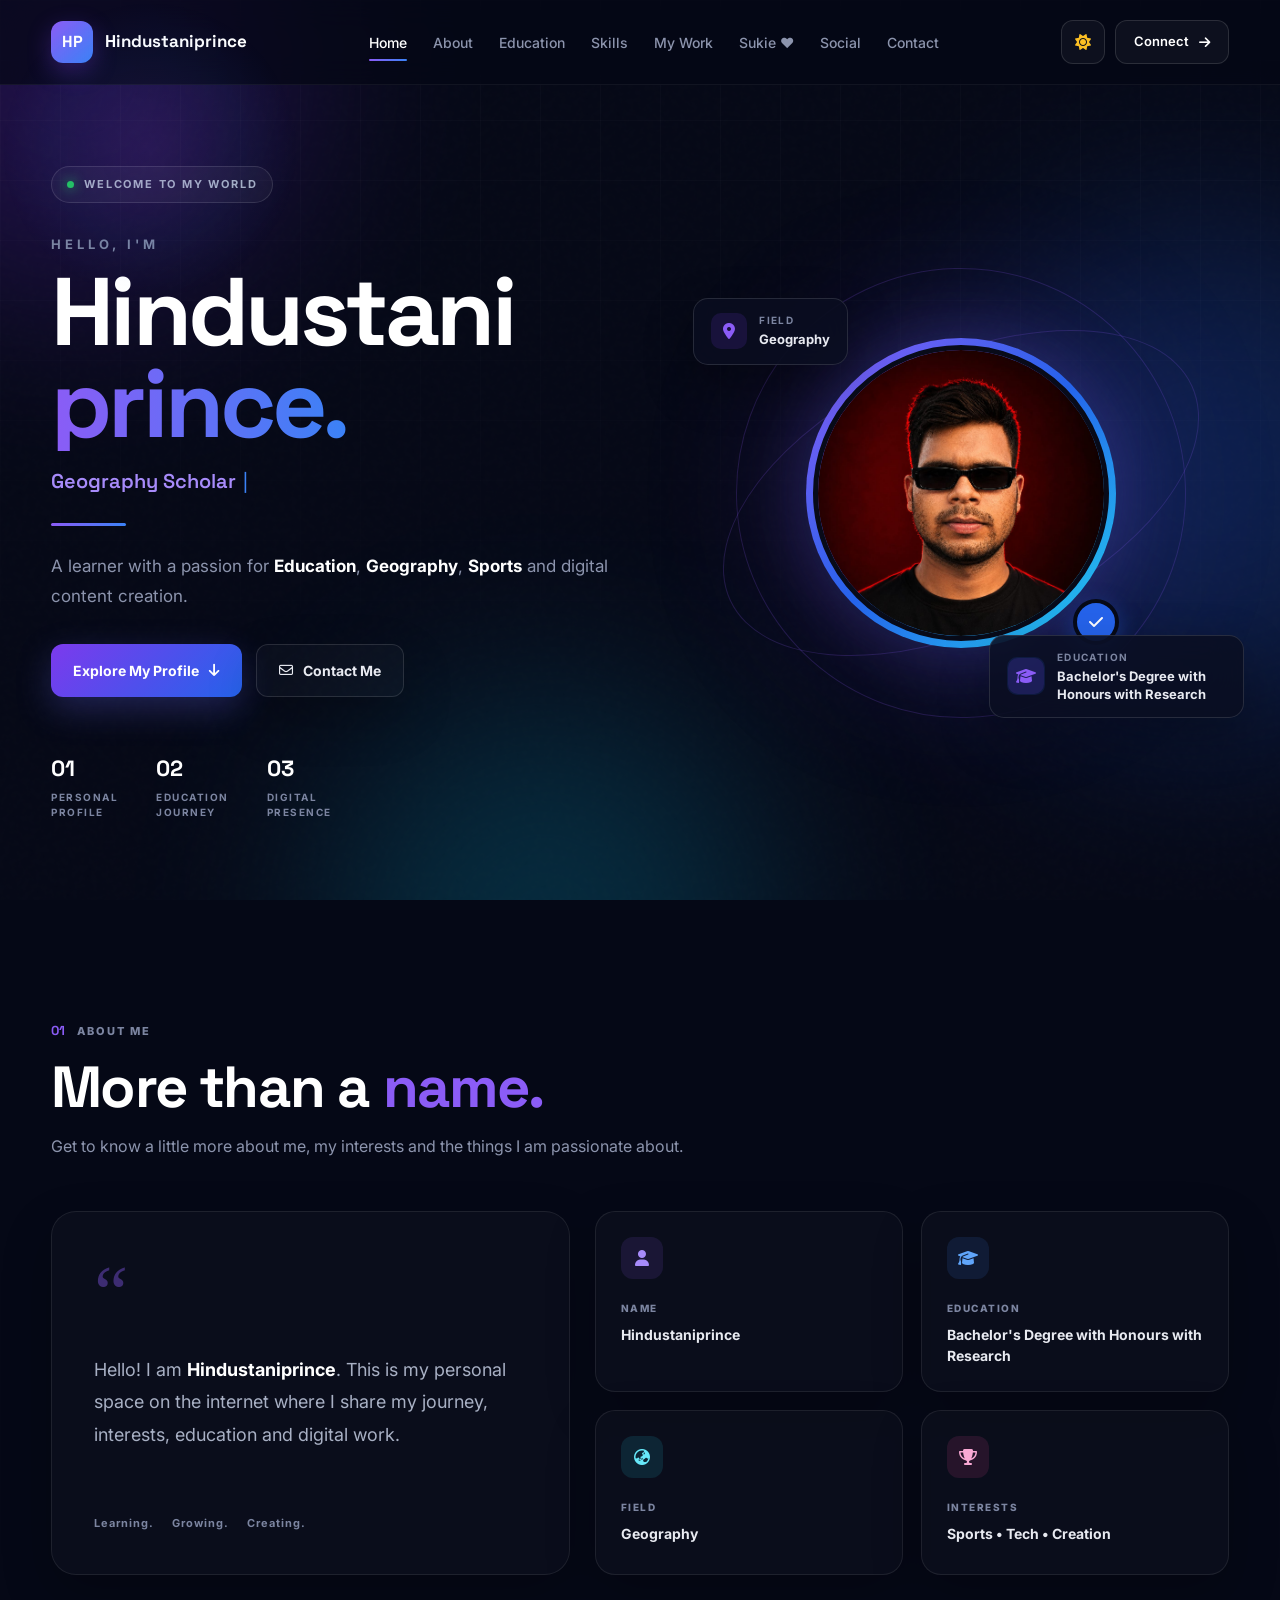
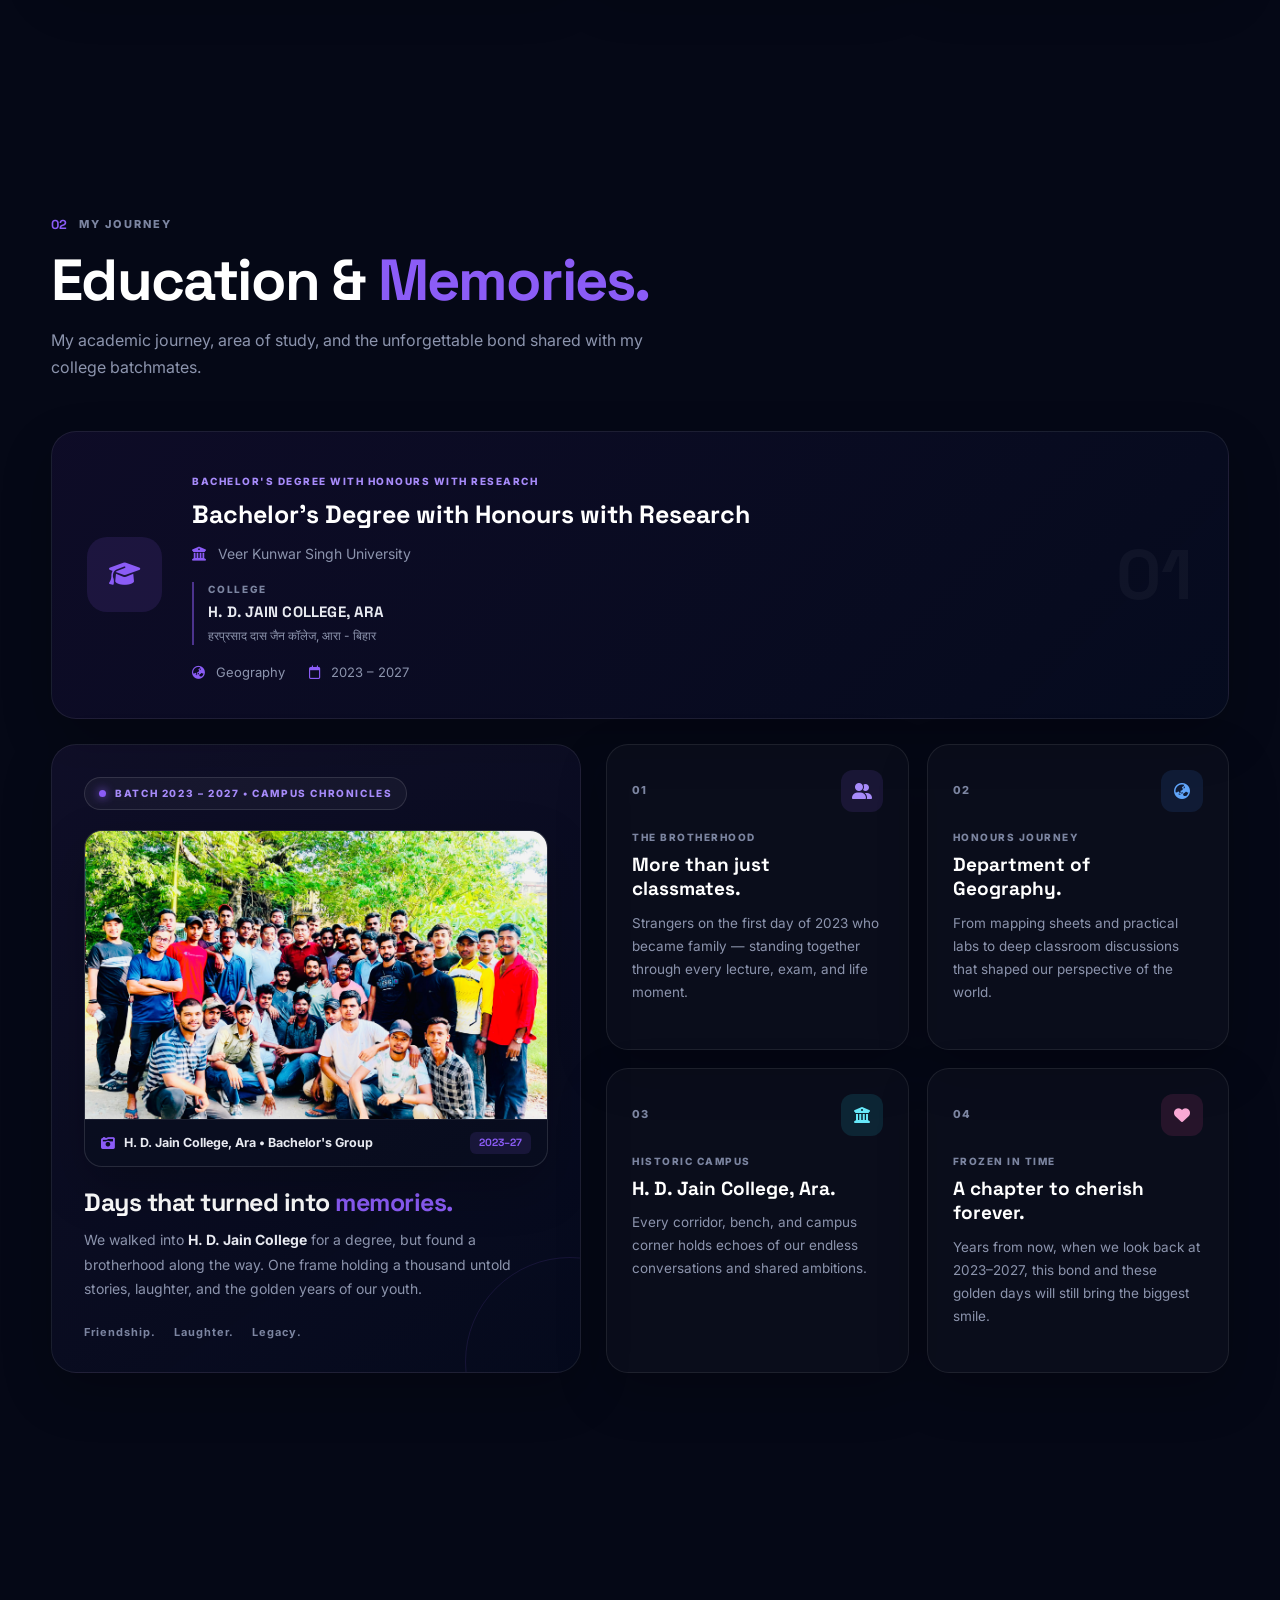
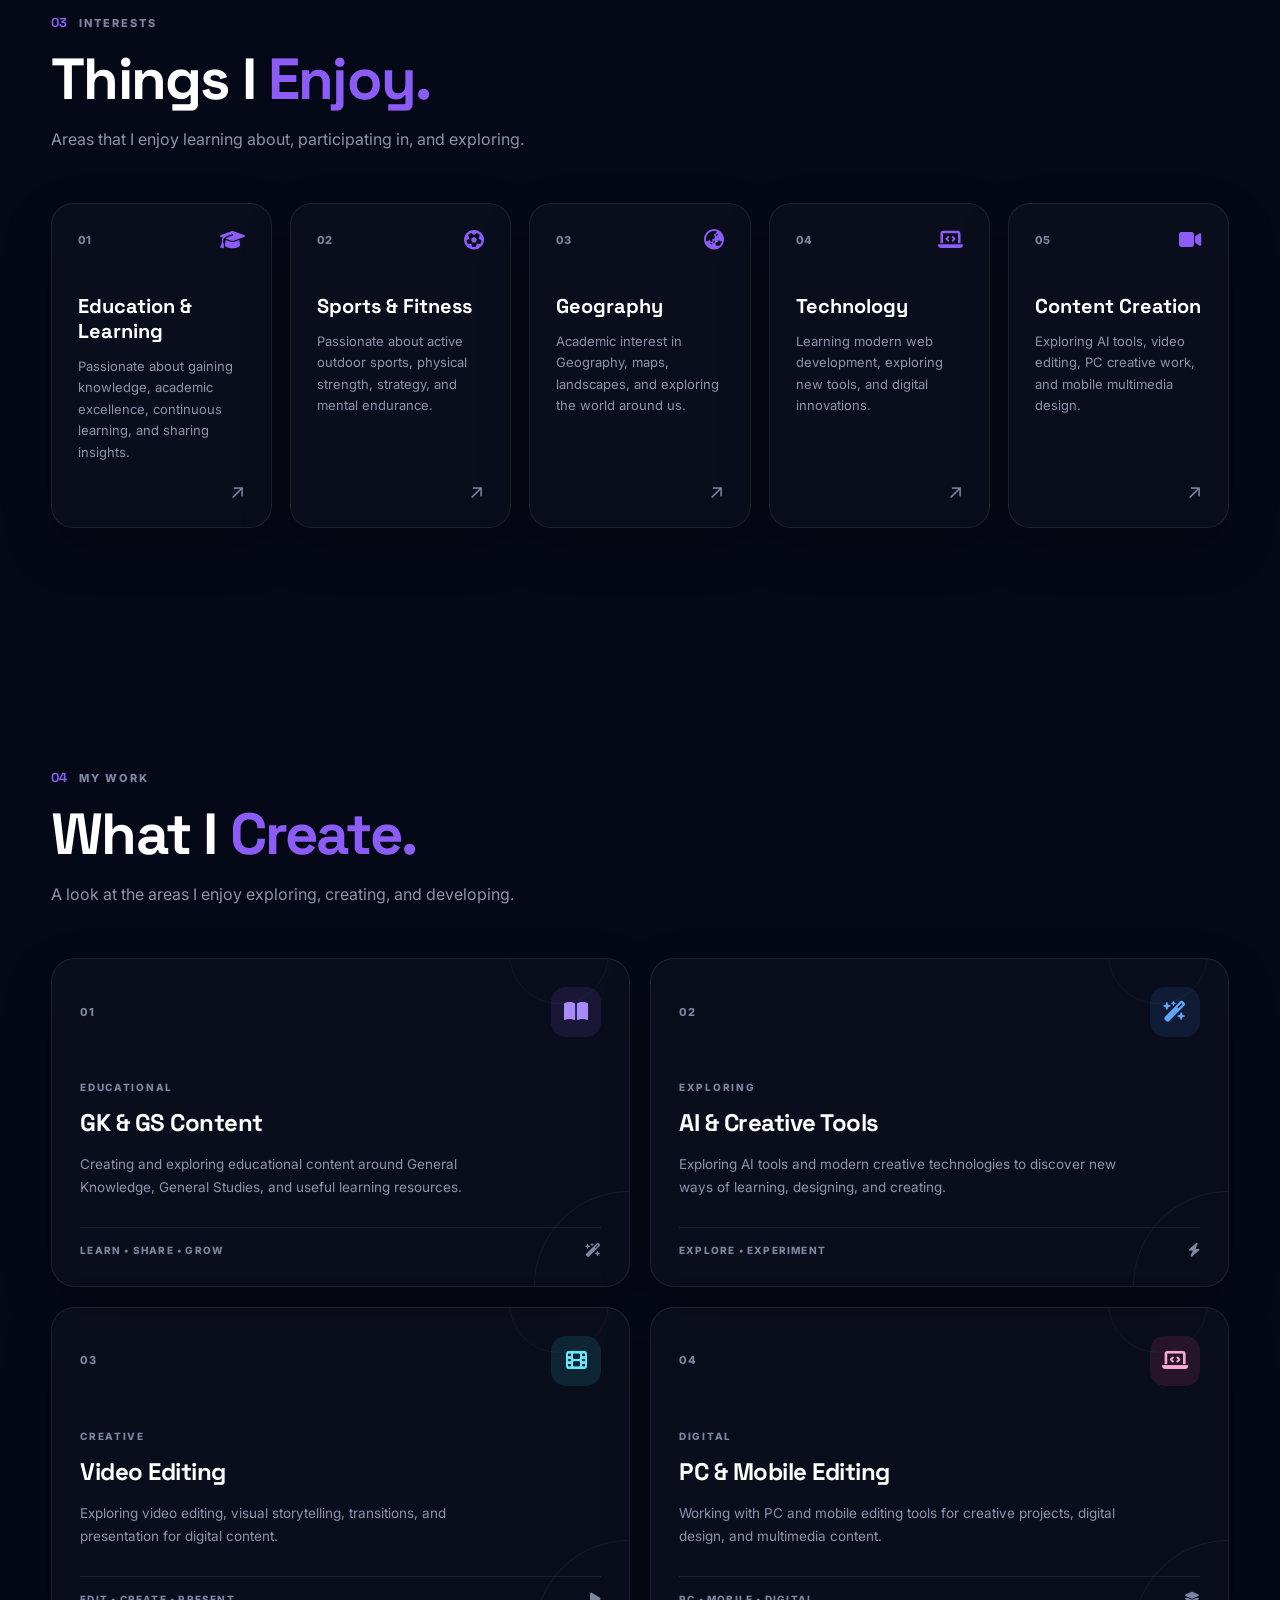
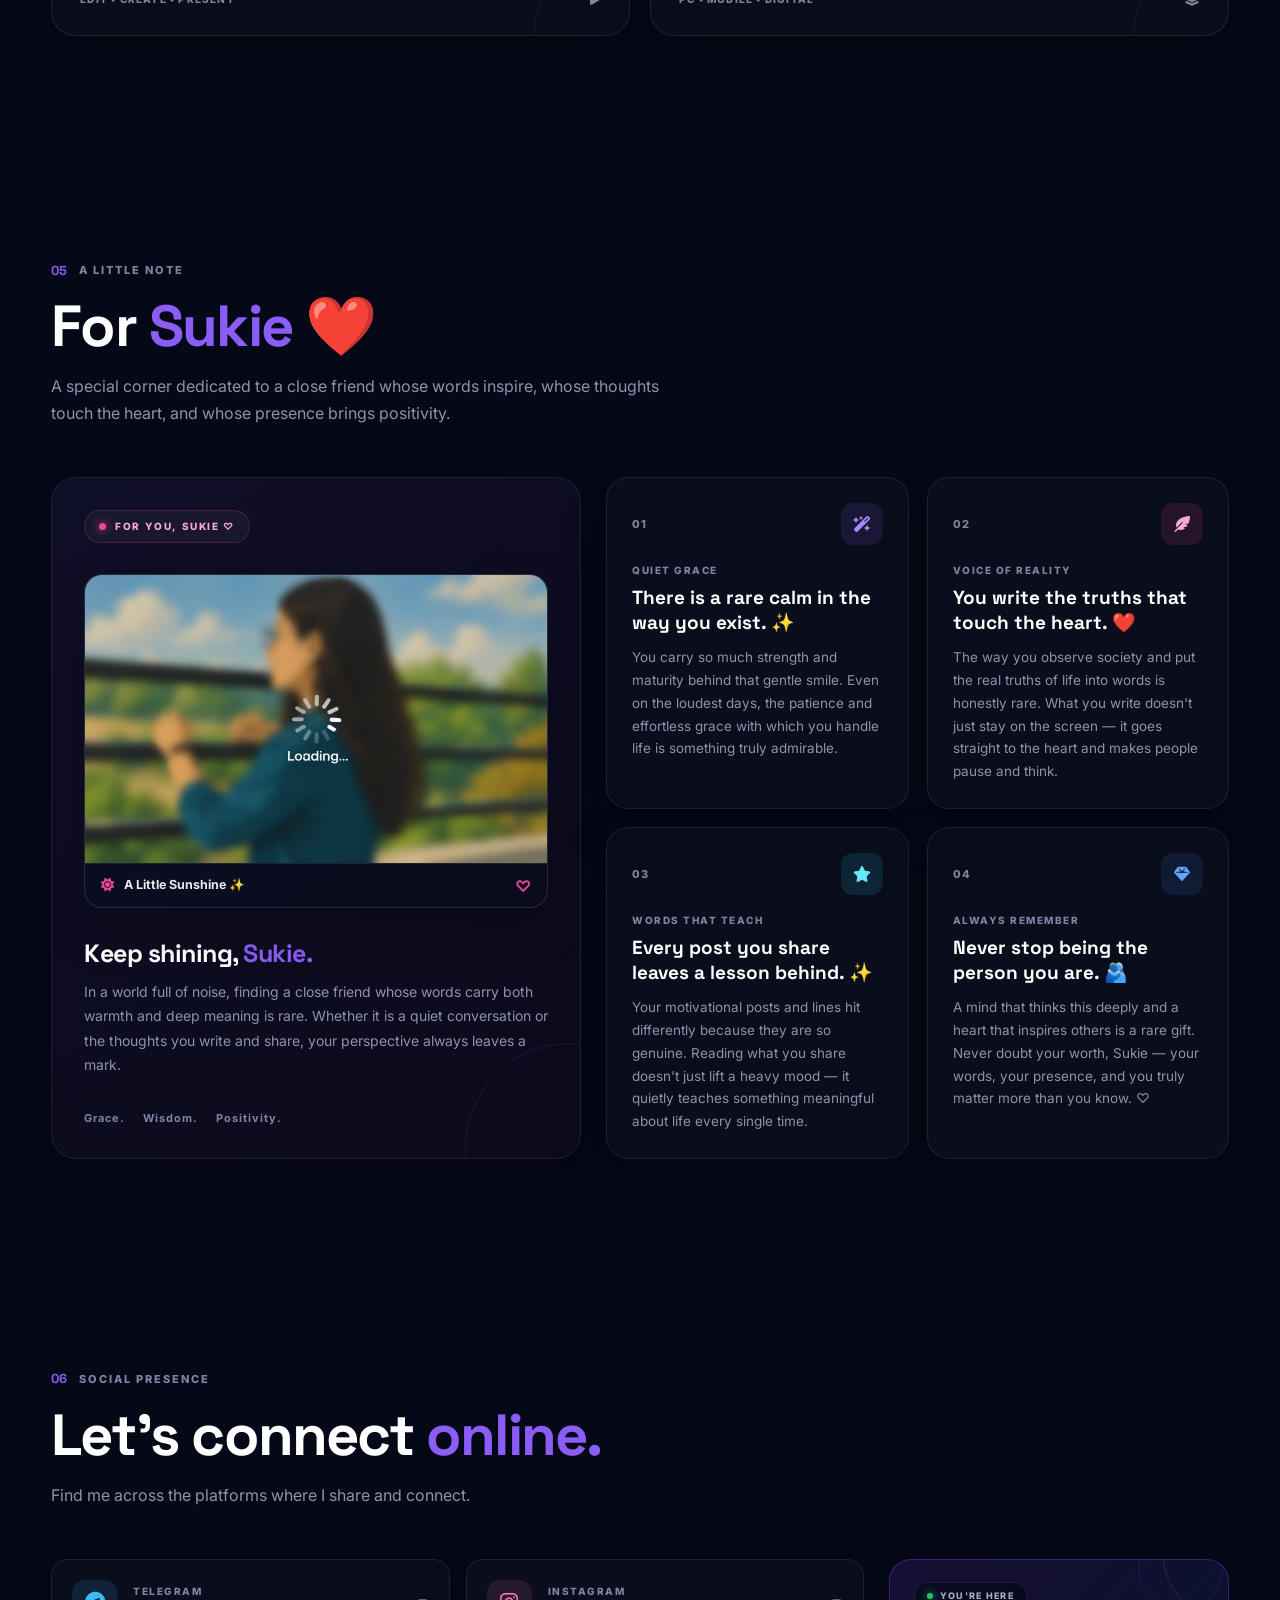
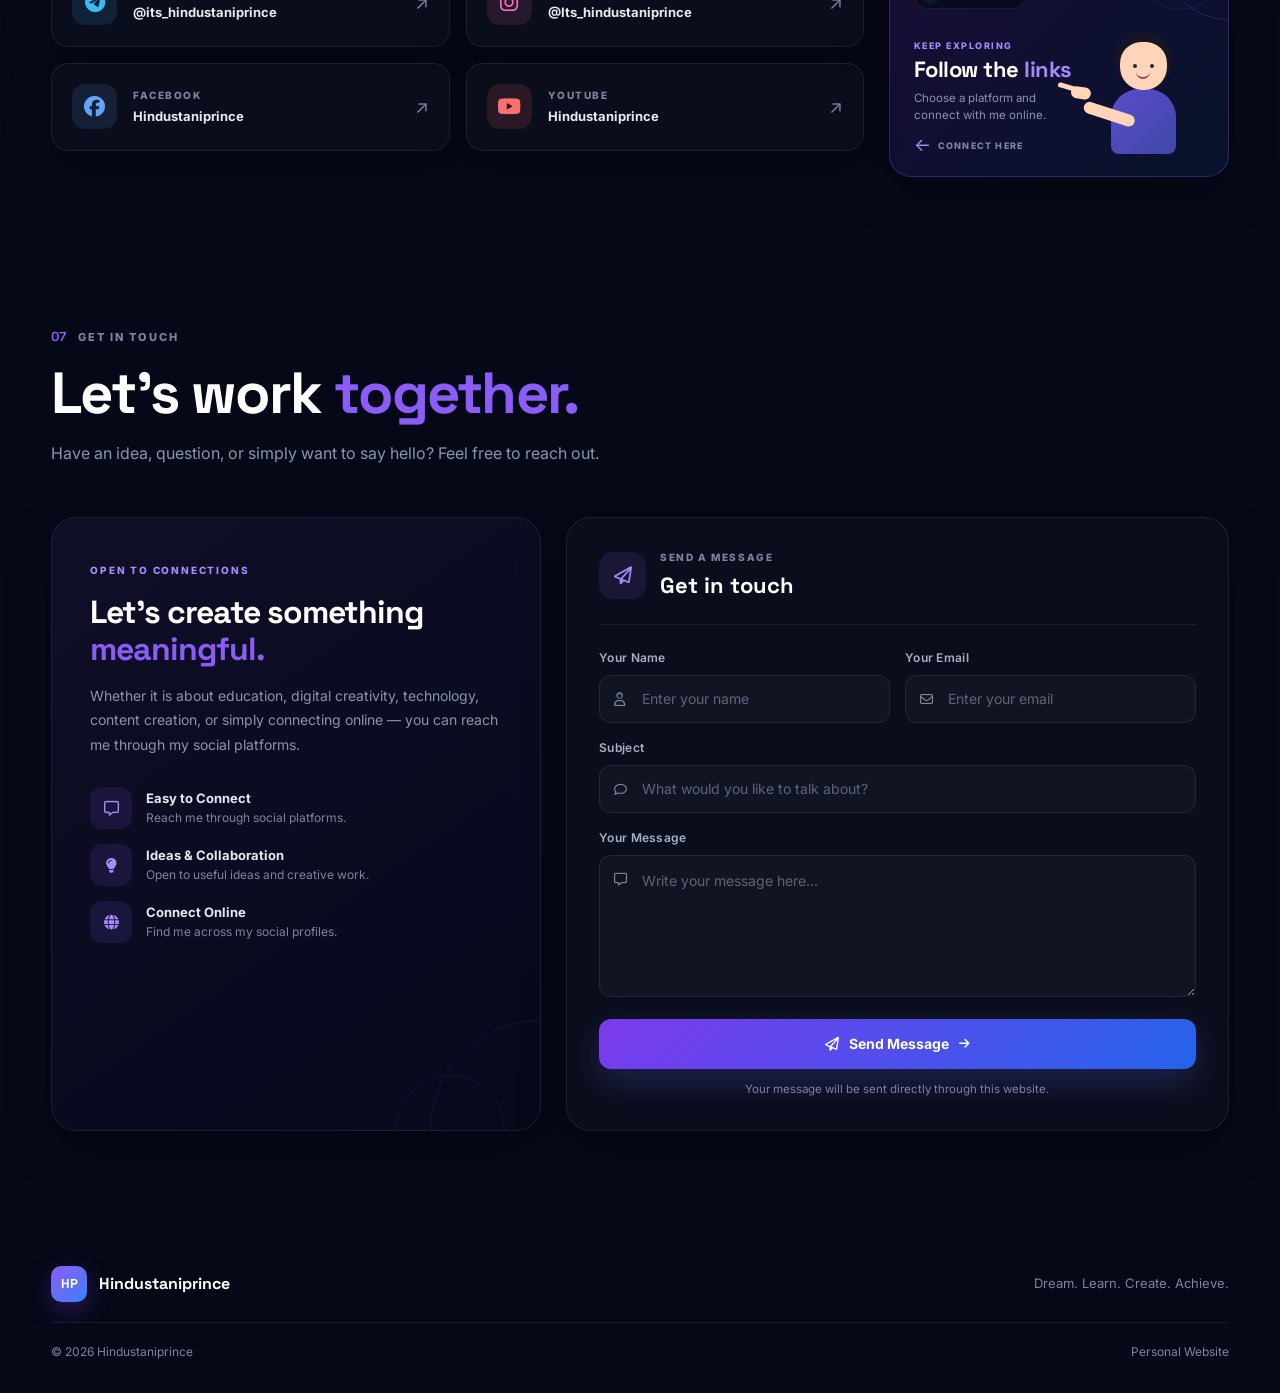
==== index.html @ 103ea7ae "Add files via upload" ====
<!DOCTYPE html>
<html lang="en" data-theme="dark">

<head>
    <meta charset="UTF-8">
    <meta name="viewport" content="width=device-width, initial-scale=1.0">

    <title>Hindustaniprince | Personal Website</title>

    <meta name="description"
        content="Welcome to the official personal website of Hindustaniprince. Explore education, Geography, Sports, skills, creative work and social profiles.">

    <meta name="author" content="Hindustaniprince">
    <meta name="robots" content="index, follow">
    <meta name="theme-color" content="#050816" id="metaThemeColor">

    <!-- Open Graph / Social Preview Meta Tags -->
    <meta property="og:type" content="website">
    <meta property="og:title" content="Hindustaniprince | Personal Website">
    <meta property="og:description"
        content="Explore the official profile, education journey, Geography interests, skills, and creative work of Hindustaniprince.">
    <meta property="og:image" content="profile.jpg">
    <meta name="twitter:card" content="summary_large_image">
    <meta name="twitter:title" content="Hindustaniprince | Personal Website">
    <meta name="twitter:description"
        content="Explore the official profile, education journey, Geography interests, skills, and creative work of Hindustaniprince.">
    <meta name="twitter:image" content="profile.jpg">

    <!-- Inline SVG Favicon (HP Brand Mark) -->
    <link rel="icon" type="image/svg+xml"
        href="data:image/svg+xml,%3Csvg xmlns='http://www.w3.org/2000/svg' viewBox='0 0 64 64'%3E%3Cdefs%3E%3ClinearGradient id='g' x1='0%25' y1='0%25' x2='100%25' y2='100%25'%3E%3Cstop offset='0%25' stop-color='%238b5cf6'/%3E%3Cstop offset='100%25' stop-color='%233b82f6'/%3E%3C/linearGradient%3E%3C/defs%3E%3Crect width='64' height='64' rx='16' fill='url(%23g)'/%3E%3Ctext x='50%25' y='54%25' dominant-baseline='middle' text-anchor='middle' fill='%23ffffff' font-family='sans-serif' font-weight='800' font-size='26'%3EHP%3C/text%3E%3C/svg%3E">

    <!-- Prevent Flash of Unstyled Theme on Load -->
    <script>
        (function () {
            const savedTheme = localStorage.getItem("hp-theme") || "dark";
            document.documentElement.setAttribute("data-theme", savedTheme);
        })();
    </script>

    <!-- Google Fonts -->
    <link rel="preconnect" href="https://fonts.googleapis.com">
    <link rel="preconnect" href="https://fonts.gstatic.com" crossorigin>

    <link href="https://fonts.googleapis.com/css2?family=Inter:wght@400;500;600;700;800;900&family=Space+Grotesk:wght@400;500;600;700&display=swap"
        rel="stylesheet">

    <!-- Font Awesome -->
    <link rel="stylesheet"
        href="https://cdnjs.cloudflare.com/ajax/libs/font-awesome/6.7.2/css/all.min.css">

    <!-- CSS -->
    <link rel="stylesheet" href="style.css">

    <!-- Structured Data -->
    <script type="application/ld+json">
    {
        "@context": "https://schema.org",
        "@type": "ProfilePage",
        "mainEntity": {
            "@type": "Person",
            "name": "Hindustaniprince",
            "description": "Personal profile of Hindustaniprince.",
            "sameAs": [
                "https://t.me/its_hindustaniprince",
                "https://www.instagram.com/Its_hindustaniprince/",
                "https://www.facebook.com/itshindustaniprince",
                "https://www.youtube.com/channel/UCKNiyUUIqYJOZeQwUQG23dA"
            ]
        }
    }
    </script>
</head>

<body>

    <!-- MOUSE GLOW -->
    <div class="cursor-glow" id="cursorGlow" aria-hidden="true"></div>

    <!-- BACKGROUND -->
    <div class="background" aria-hidden="true">
        <div class="orb orb-one"></div>
        <div class="orb orb-two"></div>
        <div class="orb orb-three"></div>
        <div class="grid-background"></div>
        <div class="noise"></div>
    </div>


    <!-- =========================
         NAVBAR
    ========================= -->

    <header>
        <nav class="navbar" aria-label="Primary Navigation">

            <a href="#home" class="brand">
                <span class="brand-mark">HP</span>
                <span class="brand-name">Hindustaniprince</span>
            </a>

            <div class="nav-links" id="navLinks">
                <a href="#home" class="active">Home</a>
                <a href="#about">About</a>
                <a href="#education">Education</a>
                <a href="#skills">Skills</a>
                <a href="#work">My Work</a>
                <a href="#sukie-note">Sukie ❤️</a>
                <a href="#social">Social</a>
                <a href="#contact">Contact</a>
            </div>

            <div class="nav-actions">
                <!-- DAY / NIGHT MODE TOGGLE BUTTON -->
                <button class="theme-toggle" id="themeToggle" type="button"
                    aria-label="Switch to Day Mode" title="Toggle Day/Night Mode">
                    <i class="fa-solid fa-sun sun-icon" aria-hidden="true"></i>
                    <i class="fa-solid fa-moon moon-icon" aria-hidden="true"></i>
                </button>

                <a href="#contact" class="nav-button">
                    Connect
                    <i class="fa-solid fa-arrow-right"></i>
                </a>

                <button class="menu-toggle" id="menuToggle" type="button"
                    aria-label="Open navigation menu" aria-expanded="false" aria-controls="navLinks">
                    <span></span>
                    <span></span>
                    <span></span>
                </button>
            </div>

        </nav>
    </header>


    <!-- =========================
         MAIN
    ========================= -->

    <main>


        <!-- =========================
             HERO
        ========================= -->

        <section class="hero" id="home">

            <div class="hero-left reveal-on-scroll">

                <div class="availability">
                    <span class="live-dot"></span>
                    <span>WELCOME TO MY WORLD</span>
                </div>

                <p class="hero-small">
                    HELLO, I'M
                </p>

                <h1>
                    Hindustani
                    <span>prince.</span>
                </h1>

                <!-- TYPING EFFECT -->
                <div class="typing-container" aria-live="polite">
                    <span class="typing-text" id="typingText"></span>
                    <span class="typing-cursor" aria-hidden="true">|</span>
                </div>

                <div class="hero-line"></div>

                <p class="hero-description">
                    A learner with a passion for
                    <strong>Education</strong>,
                    <strong>Geography</strong>,
                    <strong>Sports</strong>
                    and digital content creation.
                </p>

                <div class="hero-buttons">

                    <a href="#about" class="primary-button">
                        Explore My Profile
                        <i class="fa-solid fa-arrow-down"></i>
                    </a>

                    <a href="#contact" class="secondary-button">
                        <i class="fa-regular fa-envelope"></i>
                        Contact Me
                    </a>

                </div>


                <div class="hero-stats">

                    <div>
                        <strong>01</strong>
                        <span>
                            PERSONAL<br>
                            PROFILE
                        </span>
                    </div>

                    <div>
                        <strong>02</strong>
                        <span>
                            EDUCATION<br>
                            JOURNEY
                        </span>
                    </div>

                    <div>
                        <strong>03</strong>
                        <span>
                            DIGITAL<br>
                            PRESENCE
                        </span>
                    </div>

                </div>

            </div>


            <!-- PROFILE -->

            <div class="hero-right reveal-on-scroll">

                <div class="profile-orbit orbit-one" aria-hidden="true"></div>
                <div class="profile-orbit orbit-two" aria-hidden="true"></div>


                <!-- FIELD CARD -->

                <div class="floating-card card-top">

                    <i class="fa-solid fa-location-dot"></i>

                    <div>
                        <small>FIELD</small>
                        <strong>Geography</strong>
                    </div>

                </div>


                <!-- PROFILE PHOTO -->

                <div class="profile-wrapper">

                    <div class="profile-glow" aria-hidden="true"></div>

                    <div class="profile-border">

                        <div class="profile-image">

                            <img
                                src="profile.jpg"
                                alt="Hindustaniprince Profile Photo"
                                width="310"
                                height="310"
                                fetchpriority="high"
                                decoding="async">

                        </div>

                    </div>

                    <div class="profile-badge" aria-label="Verified Profile">
                        <i class="fa-solid fa-check"></i>
                    </div>

                </div>


                <!-- EDUCATION CARD -->

                <div class="floating-card card-bottom">

                    <div class="mini-icon">
                        <i class="fa-solid fa-graduation-cap"></i>
                    </div>

                    <div>
                        <small>EDUCATION</small>
                        <strong>
                            Bachelor's Degree with Honours with Research
                        </strong>
                    </div>

                </div>

            </div>

        </section>



        <!-- =========================
             ABOUT
        ========================= -->

        <section class="section" id="about">

            <div class="section-heading reveal-on-scroll">

                <div>
                    <span class="section-number">01</span>
                    <span class="section-label">ABOUT ME</span>
                </div>

                <h2>
                    More than a
                    <span>name.</span>
                </h2>

                <p>
                    Get to know a little more about me,
                    my interests and the things I am
                    passionate about.
                </p>

            </div>


            <div class="about-grid">

                <div class="about-main reveal-on-scroll">

                    <span class="quote-mark" aria-hidden="true">“</span>

                    <p>
                        Hello! I am
                        <strong>Hindustaniprince</strong>.
                        This is my personal space on the
                        internet where I share my journey,
                        interests, education and digital
                        work.
                    </p>

                    <div class="about-signature">
                        <span>Learning.</span>
                        <span>Growing.</span>
                        <span>Creating.</span>
                    </div>

                </div>


                <div class="info-grid">

                    <div class="info-card reveal-on-scroll">

                        <div class="info-icon purple">
                            <i class="fa-solid fa-user"></i>
                        </div>

                        <small>NAME</small>
                        <strong>Hindustaniprince</strong>

                    </div>


                    <div class="info-card reveal-on-scroll">

                        <div class="info-icon blue">
                            <i class="fa-solid fa-graduation-cap"></i>
                        </div>

                        <small>EDUCATION</small>
                        <strong>
                            Bachelor's Degree with Honours with Research
                        </strong>

                    </div>


                    <div class="info-card reveal-on-scroll">

                        <div class="info-icon cyan">
                            <i class="fa-solid fa-earth-asia"></i>
                        </div>

                        <small>FIELD</small>
                        <strong>Geography</strong>

                    </div>


                    <div class="info-card reveal-on-scroll">

                        <div class="info-icon pink">
                            <i class="fa-solid fa-trophy"></i>
                        </div>

                        <small>INTERESTS</small>
                        <strong>Sports • Tech • Creation</strong>

                    </div>

                </div>

            </div>

        </section>



        <!-- =========================
             EDUCATION & COLLEGE MEMORIES
        ========================= -->

        <section class="section" id="education">

            <div class="section-heading reveal-on-scroll">

                <div>
                    <span class="section-number">02</span>
                    <span class="section-label">MY JOURNEY</span>
                </div>

                <h2>
                    Education &amp;
                    <span>Memories.</span>
                </h2>

                <p>
                    My academic journey, area of study, and the
                    unforgettable bond shared with my college batchmates.
                </p>

            </div>


            <!-- PART 1: ACADEMIC DEGREE BANNER CARD -->
            <div class="education-card reveal-on-scroll">

                <div class="education-logo">
                    <i class="fa-solid fa-graduation-cap"></i>
                </div>


                <div class="education-main">

                    <span class="education-tag">
                        BACHELOR'S DEGREE WITH HONOURS WITH RESEARCH
                    </span>

                    <h3>
                        Bachelor's Degree with Honours with Research
                    </h3>

                    <p class="university-name">
                        <i class="fa-solid fa-building-columns"></i>
                        Veer Kunwar Singh University
                    </p>


                    <div class="college-info">

                        <span class="college-label">COLLEGE</span>

                        <strong>H. D. JAIN COLLEGE, ARA</strong>

                        <span class="college-hindi">
                            हरप्रसाद दास जैन कॉलेज, आरा - बिहार
                        </span>

                    </div>


                    <div class="education-meta">

                        <span>
                            <i class="fa-solid fa-earth-asia"></i>
                            Geography
                        </span>

                        <span>
                            <i class="fa-regular fa-calendar"></i>
                            2023 – 2027
                        </span>

                    </div>

                </div>


                <div class="education-number" aria-hidden="true">
                    01
                </div>

            </div>


            <!-- PART 2: COLLEGE MEMORIES GRID -->
            <div class="memory-grid">

                <!-- LEFT CARD: GROUP PHOTO & STORY -->
                <div class="memory-main-card reveal-on-scroll">

                    <div class="memory-badge">
                        <span class="memory-dot"></span>
                        <span>BATCH 2023 – 2027 • CAMPUS CHRONICLES</span>
                    </div>

                    <figure class="memory-photo-card">
                        <div class="memory-photo-wrap">
                            <img
                                src="College-group.jpg"
                                alt="Bachelor's Degree Group Photo at H. D. Jain College, Ara"
                                width="4030"
                                height="3024"
                                loading="lazy"
                                decoding="async">
                        </div>
                        <figcaption>
                            <i class="fa-solid fa-camera-retro"></i>
                            <span>H. D. Jain College, Ara • Bachelor's Group</span>
                            <span class="memory-year-tag">2023–27</span>
                        </figcaption>
                    </figure>

                    <div class="memory-quote">
                        <h3>
                            Days that turned into
                            <span>memories.</span>
                        </h3>
                        <p>
                            We walked into <strong>H. D. Jain College</strong> for a degree,
                            but found a brotherhood along the way. One frame holding a
                            thousand untold stories, laughter, and the golden years of our youth.
                        </p>
                    </div>

                    <div class="about-signature memory-signature">
                        <span>Friendship.</span>
                        <span>Laughter.</span>
                        <span>Legacy.</span>
                    </div>

                </div>


                <!-- RIGHT: 2x2 MEMORY TRAIT CARDS -->
                <div class="memory-traits-grid">

                    <!-- 01 -->
                    <div class="memory-trait-card trait-purple reveal-on-scroll">
                        <div class="trait-top">
                            <span class="work-number">01</span>
                            <div class="info-icon purple">
                                <i class="fa-solid fa-user-group"></i>
                            </div>
                        </div>
                        <small>THE BROTHERHOOD</small>
                        <h3>More than just classmates.</h3>
                        <p>
                            Strangers on the first day of 2023 who became family —
                            standing together through every lecture, exam, and life moment.
                        </p>
                    </div>

                    <!-- 02 -->
                    <div class="memory-trait-card trait-blue reveal-on-scroll">
                        <div class="trait-top">
                            <span class="work-number">02</span>
                            <div class="info-icon blue">
                                <i class="fa-solid fa-earth-asia"></i>
                            </div>
                        </div>
                        <small>HONOURS JOURNEY</small>
                        <h3>Department of Geography.</h3>
                        <p>
                            From mapping sheets and practical labs to deep classroom
                            discussions that shaped our perspective of the world.
                        </p>
                    </div>

                    <!-- 03 -->
                    <div class="memory-trait-card trait-cyan reveal-on-scroll">
                        <div class="trait-top">
                            <span class="work-number">03</span>
                            <div class="info-icon cyan">
                                <i class="fa-solid fa-building-columns"></i>
                            </div>
                        </div>
                        <small>HISTORIC CAMPUS</small>
                        <h3>H. D. Jain College, Ara.</h3>
                        <p>
                            Every corridor, bench, and campus corner holds echoes of
                            our endless conversations and shared ambitions.
                        </p>
                    </div>

                    <!-- 04 -->
                    <div class="memory-trait-card trait-pink reveal-on-scroll">
                        <div class="trait-top">
                            <span class="work-number">04</span>
                            <div class="info-icon pink">
                                <i class="fa-solid fa-heart"></i>
                            </div>
                        </div>
                        <small>FROZEN IN TIME</small>
                        <h3>A chapter to cherish forever.</h3>
                        <p>
                            Years from now, when we look back at 2023–2027, this bond
                            and these golden days will still bring the biggest smile.
                        </p>
                    </div>

                </div>

            </div>

        </section>



        <!-- =========================
             SKILLS / INTERESTS
        ========================= -->

        <section class="section" id="skills">

            <div class="section-heading reveal-on-scroll">

                <div>
                    <span class="section-number">03</span>
                    <span class="section-label">INTERESTS</span>
                </div>

                <h2>
                    Things I
                    <span>Enjoy.</span>
                </h2>

                <p>
                    Areas that I enjoy learning about,
                    participating in, and exploring.
                </p>

            </div>


            <div class="skills-grid">

                <!-- 01 -->
                <div class="skill-card reveal-on-scroll">
                    <div class="skill-card-body">
                        <div class="skill-top">
                            <span class="skill-number">01</span>
                            <i class="fa-solid fa-graduation-cap"></i>
                        </div>

                        <h3>Education &amp; Learning</h3>

                        <p>
                            Passionate about gaining knowledge,
                            academic excellence, continuous learning,
                            and sharing insights.
                        </p>
                    </div>

                    <span class="skill-arrow" aria-hidden="true">↗</span>
                </div>


                <!-- 02 -->
                <div class="skill-card reveal-on-scroll">
                    <div class="skill-card-body">
                        <div class="skill-top">
                            <span class="skill-number">02</span>
                            <i class="fa-solid fa-futbol"></i>
                        </div>

                        <h3>Sports &amp; Fitness</h3>

                        <p>
                            Passionate about active outdoor sports,
                            physical strength, strategy,
                            and mental endurance.
                        </p>
                    </div>

                    <span class="skill-arrow" aria-hidden="true">↗</span>
                </div>


                <!-- 03 -->
                <div class="skill-card reveal-on-scroll">
                    <div class="skill-card-body">
                        <div class="skill-top">
                            <span class="skill-number">03</span>
                            <i class="fa-solid fa-earth-asia"></i>
                        </div>

                        <h3>Geography</h3>

                        <p>
                            Academic interest in Geography,
                            maps, landscapes, and exploring
                            the world around us.
                        </p>
                    </div>

                    <span class="skill-arrow" aria-hidden="true">↗</span>
                </div>


                <!-- 04 -->
                <div class="skill-card reveal-on-scroll">
                    <div class="skill-card-body">
                        <div class="skill-top">
                            <span class="skill-number">04</span>
                            <i class="fa-solid fa-laptop-code"></i>
                        </div>

                        <h3>Technology</h3>

                        <p>
                            Learning modern web development,
                            exploring new tools, and
                            digital innovations.
                        </p>
                    </div>

                    <span class="skill-arrow" aria-hidden="true">↗</span>
                </div>


                <!-- 05 -->
                <div class="skill-card reveal-on-scroll">
                    <div class="skill-card-body">
                        <div class="skill-top">
                            <span class="skill-number">05</span>
                            <i class="fa-solid fa-video"></i>
                        </div>

                        <h3>Content Creation</h3>

                        <p>
                            Exploring AI tools, video editing,
                            PC creative work, and mobile
                            multimedia design.
                        </p>
                    </div>

                    <span class="skill-arrow" aria-hidden="true">↗</span>
                </div>

            </div>

        </section>



        <!-- =========================
             MY WORK (CLICKABLE CARDS)
        ========================= -->

        <section class="section work-section" id="work">

            <div class="section-heading reveal-on-scroll">

                <div>
                    <span class="section-number">04</span>
                    <span class="section-label">MY WORK</span>
                </div>

                <h2>
                    What I
                    <span>Create.</span>
                </h2>

                <p>
                    A look at the areas I enjoy exploring,
                    creating, and developing.
                </p>

            </div>


            <div class="work-grid">

                <!-- 01: GK & GS (Linked to Telegram) -->
                <a href="https://t.me/its_hindustaniprince"
                    target="_blank"
                    rel="noopener noreferrer"
                    class="work-card work-purple reveal-on-scroll">
                    <div class="work-card-main">
                        <div class="work-card-top">
                            <span class="work-number">01</span>
                            <div class="work-icon">
                                <i class="fa-solid fa-book-open"></i>
                            </div>
                        </div>

                        <div class="work-content">
                            <span class="work-label">EDUCATIONAL</span>
                            <h3>GK &amp; GS Content</h3>
                            <p>
                                Creating and exploring educational content
                                around General Knowledge, General Studies,
                                and useful learning resources.
                            </p>
                        </div>
                    </div>

                    <div class="work-bottom">
                        <span>LEARN • SHARE • GROW</span>
                        <i class="fa-solid fa-wand-magic-sparkles" aria-hidden="true"></i>
                    </div>
                </a>


                <!-- 02: AI (Linked to Instagram) -->
                <a href="https://www.instagram.com/Its_hindustaniprince/"
                    target="_blank"
                    rel="noopener noreferrer"
                    class="work-card work-blue reveal-on-scroll">
                    <div class="work-card-main">
                        <div class="work-card-top">
                            <span class="work-number">02</span>
                            <div class="work-icon">
                                <i class="fa-solid fa-wand-magic-sparkles"></i>
                            </div>
                        </div>

                        <div class="work-content">
                            <span class="work-label">EXPLORING</span>
                            <h3>AI &amp; Creative Tools</h3>
                            <p>
                                Exploring AI tools and modern creative
                                technologies to discover new ways of
                                learning, designing, and creating.
                            </p>
                        </div>
                    </div>

                    <div class="work-bottom">
                        <span>EXPLORE • EXPERIMENT</span>
                        <i class="fa-solid fa-bolt" aria-hidden="true"></i>
                    </div>
                </a>


                <!-- 03: VIDEO (Linked to YouTube) -->
                <a href="https://www.youtube.com/channel/UCKNiyUUIqYJOZeQwUQG23dA"
                    target="_blank"
                    rel="noopener noreferrer"
                    class="work-card work-cyan reveal-on-scroll">
                    <div class="work-card-main">
                        <div class="work-card-top">
                            <span class="work-number">03</span>
                            <div class="work-icon">
                                <i class="fa-solid fa-film"></i>
                            </div>
                        </div>

                        <div class="work-content">
                            <span class="work-label">CREATIVE</span>
                            <h3>Video Editing</h3>
                            <p>
                                Exploring video editing,
                                visual storytelling, transitions,
                                and presentation for digital content.
                            </p>
                        </div>
                    </div>

                    <div class="work-bottom">
                        <span>EDIT • CREATE • PRESENT</span>
                        <i class="fa-solid fa-play" aria-hidden="true"></i>
                    </div>
                </a>


                <!-- 04: PC MOBILE (Linked to Instagram) -->
                <a href="https://www.instagram.com/Its_hindustaniprince/"
                    target="_blank"
                    rel="noopener noreferrer"
                    class="work-card work-pink reveal-on-scroll">
                    <div class="work-card-main">
                        <div class="work-card-top">
                            <span class="work-number">04</span>
                            <div class="work-icon">
                                <i class="fa-solid fa-laptop-code"></i>
                            </div>
                        </div>

                        <div class="work-content">
                            <span class="work-label">DIGITAL</span>
                            <h3>PC &amp; Mobile Editing</h3>
                            <p>
                                Working with PC and mobile editing
                                tools for creative projects,
                                digital design, and multimedia content.
                            </p>
                        </div>
                    </div>

                    <div class="work-bottom">
                        <span>PC • MOBILE • DIGITAL</span>
                        <i class="fa-solid fa-layer-group" aria-hidden="true"></i>
                    </div>
                </a>

            </div>

        </section>



        <!-- =========================
             SUKIE NOTE (05 A LITTLE NOTE — UNIFIED & CUSTOMIZED)
        ========================= -->

        <section class="section sukie-section" id="sukie-note" aria-labelledby="sukie-title">

            <div class="section-heading reveal-on-scroll">

                <div>
                    <span class="section-number">05</span>
                    <span class="section-label">A LITTLE NOTE</span>
                </div>

                <h2 id="sukie-title">
                    For
                    <span>Sukie ❤️</span>
                </h2>

                <p>
                    A special corner dedicated to a close friend whose words
                    inspire, whose thoughts touch the heart, and whose presence
                    brings positivity.
                </p>

            </div>


            <div class="sukie-grid">

                <!-- LEFT: PHOTO & DEDICATION CARD -->
                <div class="sukie-main-card reveal-on-scroll">

                    <div class="sukie-badge">
                        <span class="mahila-mitra-dot"></span>
                        <span>FOR YOU, SUKIE ♡</span>
                    </div>

                    <figure class="mahila-mitra-photo-card">
                        <div class="sukie-photo-wrap">
                            <img
                                src="mahila-mitra.png"
                                alt="Sukie illustration"
                                width="800"
                                height="500"
                                loading="lazy"
                                decoding="async">
                        </div>
                        <figcaption>
                            <i class="fa-solid fa-sun"></i>
                            <span>A Little Sunshine ✨</span>
                            <span class="mahila-mitra-heart" aria-hidden="true">♡</span>
                        </figcaption>
                    </figure>

                    <div class="sukie-quote">
                        <h3>
                            Keep shining,
                            <span>Sukie.</span>
                        </h3>
                        <p>
                            In a world full of noise, finding a close friend whose
                            words carry both warmth and deep meaning is rare. Whether
                            it is a quiet conversation or the thoughts you write and
                            share, your perspective always leaves a mark.
                        </p>
                    </div>

                    <div class="about-signature sukie-signature">
                        <span>Grace.</span>
                        <span>Wisdom.</span>
                        <span>Positivity.</span>
                    </div>

                </div>


                <!-- RIGHT: 2x2 TRAIT CARDS (100% MATCHED WITH WEBSITE DNA) -->
                <div class="sukie-traits-grid">

                    <!-- 01: QUIET GRACE -->
                    <div class="sukie-trait-card trait-purple reveal-on-scroll">
                        <div class="trait-top">
                            <span class="work-number">01</span>
                            <div class="info-icon purple">
                                <i class="fa-solid fa-wand-magic-sparkles"></i>
                            </div>
                        </div>
                        <small>QUIET GRACE</small>
                        <h3>There is a rare calm in the way you exist. ✨</h3>
                        <p>
                            You carry so much strength and maturity behind that
                            gentle smile. Even on the loudest days, the patience
                            and effortless grace with which you handle life is
                            something truly admirable.
                        </p>
                    </div>

                    <!-- 02: VOICE OF REALITY (SAMAJIK SACHAI & WRITING) -->
                    <div class="sukie-trait-card trait-pink reveal-on-scroll">
                        <div class="trait-top">
                            <span class="work-number">02</span>
                            <div class="info-icon pink">
                                <i class="fa-solid fa-feather-pointed"></i>
                            </div>
                        </div>
                        <small>VOICE OF REALITY</small>
                        <h3>You write the truths that touch the heart. ❤️</h3>
                        <p>
                            The way you observe society and put the real truths
                            of life into words is honestly rare. What you write
                            doesn't just stay on the screen — it goes straight to
                            the heart and makes people pause and think.
                        </p>
                    </div>

                    <!-- 03: WORDS THAT TEACH (MOTIVATIONAL POSTS & LEARNING) -->
                    <div class="sukie-trait-card trait-cyan reveal-on-scroll">
                        <div class="trait-top">
                            <span class="work-number">03</span>
                            <div class="info-icon cyan">
                                <i class="fa-solid fa-star"></i>
                            </div>
                        </div>
                        <small>WORDS THAT TEACH</small>
                        <h3>Every post you share leaves a lesson behind. ✨</h3>
                        <p>
                            Your motivational posts and lines hit differently
                            because they are so genuine. Reading what you share
                            doesn't just lift a heavy mood — it quietly teaches
                            something meaningful about life every single time.
                        </p>
                    </div>

                    <!-- 04: ALWAYS REMEMBER -->
                    <div class="sukie-trait-card trait-blue reveal-on-scroll">
                        <div class="trait-top">
                            <span class="work-number">04</span>
                            <div class="info-icon blue">
                                <i class="fa-solid fa-gem"></i>
                            </div>
                        </div>
                        <small>ALWAYS REMEMBER</small>
                        <h3>Never stop being the person you are. 🫂</h3>
                        <p>
                            A mind that thinks this deeply and a heart that
                            inspires others is a rare gift. Never doubt your
                            worth, Sukie — your words, your presence, and you
                            truly matter more than you know. ♡
                        </p>
                    </div>

                </div>

            </div>

        </section>



        <!-- =========================
             SOCIAL
        ========================= -->

        <section class="section social-section" id="social">

            <div class="social-content">

                <div class="section-heading reveal-on-scroll">

                    <div>
                        <span class="section-number">06</span>
                        <span class="section-label">SOCIAL PRESENCE</span>
                    </div>

                    <h2>
                        Let's connect
                        <span>online.</span>
                    </h2>

                    <p>
                        Find me across the platforms
                        where I share and connect.
                    </p>

                </div>


                <div class="social-area">

                    <!-- SOCIAL LINKS -->
                    <div class="social-grid">

                        <!-- TELEGRAM -->
                        <a href="https://t.me/its_hindustaniprince"
                            target="_blank"
                            rel="noopener noreferrer"
                            class="social-card telegram reveal-on-scroll">

                            <i class="fa-brands fa-telegram"></i>

                            <div>
                                <small>TELEGRAM</small>
                                <strong>@its_hindustaniprince</strong>
                            </div>

                            <span aria-hidden="true">↗</span>
                        </a>


                        <!-- INSTAGRAM -->
                        <a href="https://www.instagram.com/Its_hindustaniprince/"
                            target="_blank"
                            rel="noopener noreferrer"
                            class="social-card instagram reveal-on-scroll">

                            <i class="fa-brands fa-instagram"></i>

                            <div>
                                <small>INSTAGRAM</small>
                                <strong>@Its_hindustaniprince</strong>
                            </div>

                            <span aria-hidden="true">↗</span>
                        </a>


                        <!-- FACEBOOK -->
                        <a href="https://www.facebook.com/itshindustaniprince"
                            target="_blank"
                            rel="noopener noreferrer"
                            class="social-card facebook reveal-on-scroll">

                            <i class="fa-brands fa-facebook"></i>

                            <div>
                                <small>FACEBOOK</small>
                                <strong>Hindustaniprince</strong>
                            </div>

                            <span aria-hidden="true">↗</span>
                        </a>


                        <!-- YOUTUBE -->
                        <a href="https://www.youtube.com/channel/UCKNiyUUIqYJOZeQwUQG23dA"
                            target="_blank"
                            rel="noopener noreferrer"
                            class="social-card youtube reveal-on-scroll">

                            <i class="fa-brands fa-youtube"></i>

                            <div>
                                <small>YOUTUBE</small>
                                <strong>Hindustaniprince</strong>
                            </div>

                            <span aria-hidden="true">↗</span>
                        </a>

                    </div>


                    <!-- FOLLOW GUIDE -->
                    <div class="follow-guide reveal-on-scroll">

                        <div class="guide-status">
                            <span></span>
                            YOU'RE HERE
                        </div>

                        <div class="guide-content">

                            <div class="guide-text">
                                <small>KEEP EXPLORING</small>

                                <h3>
                                    Follow the
                                    <span>links</span>
                                </h3>

                                <p>
                                    Choose a platform and
                                    connect with me online.
                                </p>

                                <div class="guide-arrow">
                                    <span class="guide-arrow-icon" aria-hidden="true">←</span>
                                    <small>CONNECT HERE</small>
                                </div>
                            </div>

                            <!-- CHARACTER -->
                            <div class="guide-character" aria-hidden="true">
                                <div class="character-hair"></div>
                                <div class="character-face">
                                    <span class="eye eye-left"></span>
                                    <span class="eye eye-right"></span>
                                    <span class="smile"></span>
                                </div>
                                <div class="character-body"></div>
                                <div class="character-arm"></div>
                                <div class="character-hand">
                                    <span></span>
                                </div>
                            </div>

                        </div>

                    </div>

                </div>

            </div>

        </section>



        <!-- =========================
             CONTACT
        ========================= -->

        <section class="section contact-section" id="contact">

            <div class="section-heading reveal-on-scroll">

                <div>
                    <span class="section-number">07</span>
                    <span class="section-label">GET IN TOUCH</span>
                </div>

                <h2>
                    Let's work
                    <span>together.</span>
                </h2>

                <p>
                    Have an idea, question, or simply want
                    to say hello? Feel free to reach out.
                </p>

            </div>


            <div class="contact-grid">

                <!-- CONTACT INTRO -->
                <div class="contact-intro reveal-on-scroll">

                    <span class="contact-kicker">
                        OPEN TO CONNECTIONS
                    </span>

                    <h3>
                        Let's create something
                        <span>meaningful.</span>
                    </h3>

                    <p>
                        Whether it is about education,
                        digital creativity, technology,
                        content creation, or simply
                        connecting online — you can
                        reach me through my social platforms.
                    </p>


                    <div class="contact-highlights">

                        <div class="contact-highlight">
                            <div class="contact-highlight-icon">
                                <i class="fa-regular fa-message"></i>
                            </div>
                            <div>
                                <strong>Easy to Connect</strong>
                                <span>Reach me through social platforms.</span>
                            </div>
                        </div>

                        <div class="contact-highlight">
                            <div class="contact-highlight-icon">
                                <i class="fa-solid fa-lightbulb"></i>
                            </div>
                            <div>
                                <strong>Ideas &amp; Collaboration</strong>
                                <span>Open to useful ideas and creative work.</span>
                            </div>
                        </div>

                        <div class="contact-highlight">
                            <div class="contact-highlight-icon">
                                <i class="fa-solid fa-globe"></i>
                            </div>
                            <div>
                                <strong>Connect Online</strong>
                                <span>Find me across my social profiles.</span>
                            </div>
                        </div>

                    </div>

                </div>


                <!-- CONTACT FORM -->
                <div class="contact-form-card reveal-on-scroll">

                    <div class="contact-form-heading">

                        <div class="contact-form-icon">
                            <i class="fa-regular fa-paper-plane"></i>
                        </div>

                        <div>
                            <small>SEND A MESSAGE</small>
                            <h3>Get in touch</h3>
                        </div>

                    </div>


                    <form
                        class="contact-form"
                        id="contactForm"
                        action="https://api.web3forms.com/submit"
                        method="POST">

                        <!-- Apni Web3Forms Access Key yaha dalein -->
                        <input
                            type="hidden"
                            name="access_key"
                            value="xxxxx-xxxxx-xxxxxx">

                        <!-- Spam protection -->
                        <input
                            type="checkbox"
                            name="botcheck"
                            style="display:none;"
                            tabindex="-1"
                            autocomplete="off">


                        <div class="form-row">

                            <div class="form-group">
                                <label for="contactName">Your Name</label>
                                <div class="input-wrap">
                                    <i class="fa-regular fa-user"></i>
                                    <input
                                        type="text"
                                        id="contactName"
                                        name="name"
                                        placeholder="Enter your name"
                                        autocomplete="name"
                                        required>
                                </div>
                            </div>

                            <div class="form-group">
                                <label for="contactEmail">Your Email</label>
                                <div class="input-wrap">
                                    <i class="fa-regular fa-envelope"></i>
                                    <input
                                        type="email"
                                        id="contactEmail"
                                        name="email"
                                        placeholder="Enter your email"
                                        autocomplete="email"
                                        required>
                                </div>
                            </div>

                        </div>


                        <div class="form-group">
                            <label for="contactSubject">Subject</label>
                            <div class="input-wrap">
                                <i class="fa-regular fa-comment"></i>
                                <input
                                    type="text"
                                    id="contactSubject"
                                    name="subject"
                                    placeholder="What would you like to talk about?"
                                    required>
                            </div>
                        </div>


                        <div class="form-group">
                            <label for="contactMessage">Your Message</label>
                            <div class="textarea-wrap">
                                <i class="fa-regular fa-message"></i>
                                <textarea
                                    id="contactMessage"
                                    name="message"
                                    rows="5"
                                    placeholder="Write your message here..."
                                    required></textarea>
                            </div>
                        </div>


                        <button type="submit" class="contact-submit">
                            <i class="fa-regular fa-paper-plane"></i>
                            Send Message
                            <i class="fa-solid fa-arrow-right"></i>
                        </button>

                        <p class="form-note" id="formNote" aria-live="polite">
                            Your message will be sent directly through this website.
                        </p>

                    </form>

                </div>

            </div>

        </section>

    </main>



    <!-- =========================
         FOOTER
    ========================= -->

    <footer>

        <div class="footer-top">

            <div class="footer-brand">
                <span class="brand-mark">HP</span>
                <strong>Hindustaniprince</strong>
            </div>

            <p>
                Dream. Learn. Create. Achieve.
            </p>

        </div>

        <div class="footer-line"></div>

        <div class="footer-bottom">
            <span>
                © <span id="currentYear"></span> Hindustaniprince
            </span>
            <span>
                Personal Website
            </span>
        </div>

    </footer>


    <!-- =========================
         BACK TO TOP FLOATING BUTTON
    ========================= -->

    <a href="#home" class="back-to-top" id="backToTop" aria-label="Scroll back to top" title="Back to top">
        <i class="fa-solid fa-arrow-up"></i>
    </a>


    <!-- =========================
         JAVASCRIPT
    ========================= -->

    <script>
        /* =========================
           1. DAY / NIGHT THEME TOGGLE
        ========================= */
        const themeToggle = document.getElementById("themeToggle");
        const metaThemeColor = document.getElementById("metaThemeColor");

        function updateThemeUI(theme) {
            document.documentElement.setAttribute("data-theme", theme);
            localStorage.setItem("hp-theme", theme);

            if (metaThemeColor) {
                metaThemeColor.setAttribute(
                    "content",
                    theme === "light" ? "#f6f8fc" : "#050816"
                );
            }

            if (themeToggle) {
                themeToggle.setAttribute(
                    "aria-label",
                    theme === "light" ? "Switch to Night Mode" : "Switch to Day Mode"
                );
            }
        }

        const currentTheme = document.documentElement.getAttribute("data-theme") || "dark";
        updateThemeUI(currentTheme);

        if (themeToggle) {
            themeToggle.addEventListener("click", () => {
                const activeTheme = document.documentElement.getAttribute("data-theme");
                const nextTheme = activeTheme === "light" ? "dark" : "light";
                updateThemeUI(nextTheme);
            });
        }


        /* =========================
           2. TYPING EFFECT
        ========================= */
        const typingTextElement = document.getElementById("typingText");

        const phrases = [
            "Geography Scholar",
            "Sports Enthusiast",
            "Digital Creator",
            "Continuous Learner"
        ];

        let phraseIndex = 0;
        let charIndex = 0;
        let isDeleting = false;

        function typeEffect() {
            if (!typingTextElement) return;

            const currentPhrase = phrases[phraseIndex];

            if (isDeleting) {
                typingTextElement.textContent = currentPhrase.substring(0, charIndex - 1);
                charIndex--;
            } else {
                typingTextElement.textContent = currentPhrase.substring(0, charIndex + 1);
                charIndex++;
            }

            let typeSpeed = isDeleting ? 40 : 80;

            if (!isDeleting && charIndex === currentPhrase.length) {
                typeSpeed = 2000;
                isDeleting = true;
            } else if (isDeleting && charIndex === 0) {
                isDeleting = false;
                phraseIndex = (phraseIndex + 1) % phrases.length;
                typeSpeed = 500;
            }

            setTimeout(typeEffect, typeSpeed);
        }


        /* =========================
           3. DOM READY
        ========================= */
        document.addEventListener("DOMContentLoaded", () => {
            typeEffect();

            const year = document.getElementById("currentYear");
            if (year) {
                year.textContent = new Date().getFullYear();
            }
        });


        /* =========================
           4. SCROLL REVEAL
        ========================= */
        const observerOptions = {
            threshold: 0.12,
            rootMargin: "0px 0px -40px 0px"
        };

        const observer = new IntersectionObserver((entries) => {
            entries.forEach((entry) => {
                if (entry.isIntersecting) {
                    entry.target.classList.add("active");
                    observer.unobserve(entry.target);
                }
            });
        }, observerOptions);

        document.querySelectorAll(".reveal-on-scroll").forEach((element) => {
            observer.observe(element);
        });


        /* =========================
           5. SCROLLSPY (ACTIVE NAVBAR)
              & BACK-TO-TOP BUTTON
        ========================= */
        const sections = document.querySelectorAll("main section[id]");
        const navItems = document.querySelectorAll(".nav-links a");
        const backToTopButton = document.getElementById("backToTop");

        function handleScrollUpdates() {
            const scrollY = window.scrollY;

            if (backToTopButton) {
                if (scrollY > 400) {
                    backToTopButton.classList.add("visible");
                } else {
                    backToTopButton.classList.remove("visible");
                }
            }

            let currentSectionId = "home";
            const scrollPosition = scrollY + 180;

            sections.forEach((section) => {
                const sectionTop = section.offsetTop;
                const sectionHeight = section.offsetHeight;

                if (
                    scrollPosition >= sectionTop &&
                    scrollPosition < sectionTop + sectionHeight
                ) {
                    currentSectionId = section.getAttribute("id");
                }
            });

            navItems.forEach((link) => {
                link.classList.remove("active");
                if (link.getAttribute("href") === `#${currentSectionId}`) {
                    link.classList.add("active");
                }
            });
        }

        window.addEventListener("scroll", handleScrollUpdates, { passive: true });
        handleScrollUpdates();


        /* =========================
           6. MOUSE GLOW (GPU ACCELERATED)
        ========================= */
        const cursorGlow = document.getElementById("cursorGlow");

        window.addEventListener(
            "mousemove",
            (event) => {
                if (cursorGlow) {
                    cursorGlow.style.transform =
                        `translate3d(${event.clientX - 150}px, ${event.clientY - 150}px, 0)`;
                }
            },
            { passive: true }
        );


        /* =========================
           7. MOBILE NAVIGATION
        ========================= */
        const menuToggle = document.getElementById("menuToggle");
        const navLinks = document.getElementById("navLinks");

        function closeMobileMenu() {
            document.body.classList.remove("menu-open");
            if (menuToggle) {
                menuToggle.setAttribute("aria-expanded", "false");
                menuToggle.setAttribute("aria-label", "Open navigation menu");
            }
        }

        if (menuToggle && navLinks) {
            menuToggle.addEventListener("click", function () {
                const isOpen = document.body.classList.toggle("menu-open");
                menuToggle.setAttribute("aria-expanded", String(isOpen));
                menuToggle.setAttribute(
                    "aria-label",
                    isOpen ? "Close navigation menu" : "Open navigation menu"
                );
            });

            navLinks.querySelectorAll("a").forEach(function (link) {
                link.addEventListener("click", closeMobileMenu);
            });

            document.addEventListener("click", function (event) {
                if (
                    document.body.classList.contains("menu-open") &&
                    !navLinks.contains(event.target) &&
                    !menuToggle.contains(event.target)
                ) {
                    closeMobileMenu();
                }
            });

            document.addEventListener("keydown", function (event) {
                if (event.key === "Escape" && document.body.classList.contains("menu-open")) {
                    closeMobileMenu();
                }
            });

            window.addEventListener("resize", function () {
                if (window.innerWidth > 950) {
                    closeMobileMenu();
                }
            });
        }


        /* =========================
           8. CONTACT FORM — WEB3FORMS
        ========================= */
        const contactForm = document.getElementById("contactForm");
        const formNote = document.getElementById("formNote");

        if (contactForm && formNote) {
            contactForm.addEventListener("submit", async function (event) {
                event.preventDefault();

                const submitButton = contactForm.querySelector(".contact-submit");
                const accessKeyInput = contactForm.querySelector('input[name="access_key"]');
                const keyValue = accessKeyInput ? accessKeyInput.value.trim() : "";

                if (
                    !keyValue ||
                    keyValue === "YOUR_WEB3FORMS_ACCESS_KEY" ||
                    keyValue === "xxxxx-xxxxx-xxxxxx"
                ) {
                    formNote.textContent = "Note: Please add your Web3Forms Access Key in index.html to enable live messages.";
                    formNote.style.color = "#f59e0b";
                    return;
                }

                formNote.style.color = "var(--text-muted)";
                formNote.textContent = "Sending message...";
                submitButton.disabled = true;

                const formData = new FormData(contactForm);

                try {
                    const response = await fetch("https://api.web3forms.com/submit", {
                        method: "POST",
                        headers: {
                            "Accept": "application/json"
                        },
                        body: formData
                    });

                    const data = await response.json().catch(() => ({}));

                    if (response.ok && data.success !== false) {
                        formNote.style.color = "#22c55e";
                        formNote.textContent = "Message sent successfully! Thank you.";
                        contactForm.reset();
                    } else {
                        formNote.style.color = "#ef4444";
                        formNote.textContent = data.message || "Something went wrong. Please try again.";
                    }
                } catch (error) {
                    formNote.style.color = "#ef4444";
                    formNote.textContent = "Unable to send the message right now. Please try again.";
                } finally {
                    submitButton.disabled = false;
                }
            });
        }
    </script>

</body>

</html>
---- style.css ----
/* =========================
   HINDUSTANIPRINCE PREMIUM PERSONAL WEBSITE
   (100% UNIFIED DESIGN SYSTEM + BALANCED TYPOGRAPHY + DAY/NIGHT MODE)
========================= */

/* =========================
   THEME VARIABLES
========================= */

:root,
[data-theme="dark"] {
    --bg-main: #050816;
    --text-main: #ffffff;
    --text-strong: #e8eaf1;
    --text-secondary: #a8b0c4;
    --text-muted: #8c94ad;
    --text-dim: #7c85a1;

    --header-bg: rgba(5, 8, 22, 0.72);
    --header-border: rgba(255, 255, 255, 0.05);
    --header-shadow: none;
    --mobile-menu-bg: rgba(8, 12, 30, 0.96);

    --surface-bg: rgba(255, 255, 255, 0.025);
    --surface-hover: rgba(255, 255, 255, 0.045);
    --skill-hover-bg: rgba(139, 92, 246, 0.045);
    --surface-border: rgba(255, 255, 255, 0.08);
    --surface-hover-border: rgba(139, 92, 246, 0.35);
    --surface-shadow: 0 20px 50px rgba(0, 0, 0, 0.22);
    --surface-hover-shadow: 0 24px 60px rgba(0, 0, 0, 0.35);

    /* Controls & Pills */
    --control-bg: rgba(255, 255, 255, 0.04);
    --control-hover-bg: rgba(255, 255, 255, 0.08);
    --control-border: rgba(255, 255, 255, 0.12);

    /* Gradient Cards (Dark Mode) */
    --edu-card-bg: linear-gradient(135deg, rgba(124, 58, 237, 0.08), rgba(37, 99, 235, 0.04));
    --memory-main-bg: linear-gradient(145deg, rgba(139, 92, 246, 0.08), rgba(37, 99, 235, 0.03));
    --sukie-card-bg: linear-gradient(145deg, rgba(139, 92, 246, 0.08), rgba(236, 72, 153, 0.035));
    --guide-card-bg: linear-gradient(135deg, rgba(124, 58, 237, 0.15), rgba(37, 99, 235, 0.10));
    --contact-intro-bg: linear-gradient(145deg, rgba(139, 92, 246, 0.08), rgba(37, 99, 235, 0.025));

    --pill-bg: rgba(255, 255, 255, 0.06);
    --floating-card-bg: rgba(10, 14, 32, 0.82);
    --floating-card-border: rgba(255, 255, 255, 0.12);
    --floating-card-shadow: 0 20px 50px rgba(0, 0, 0, 0.28);
    --photo-card-bg: rgba(10, 14, 32, 0.65);
    --guide-status-bg: rgba(4, 8, 22, 0.6);

    --profile-inner-bg: #101426;
    --profile-inner-border: #080b19;
    --profile-badge-border: #070a18;
    --profile-ring-shadow: 0 0 70px rgba(99, 102, 241, 0.25);
    --profile-ring-hover-shadow: 0 0 85px rgba(99, 102, 241, 0.32);
    --profile-glow-opacity: 0.25;
    --profile-glow-hover-opacity: 0.32;
    --orbit-border: rgba(139, 92, 246, 0.2);

    --work-circle-one: rgba(255, 255, 255, 0.05);
    --work-circle-two: rgba(255, 255, 255, 0.035);

    --input-bg: rgba(255, 255, 255, 0.03);
    --input-focus-bg: rgba(139, 92, 246, 0.04);
    --input-border: rgba(255, 255, 255, 0.08);
    --input-text: #e5e8ef;
    --input-placeholder: #5c657e;

    --orb-1: #6d28d9;
    --orb-2: #2563eb;
    --orb-3: #0891b2;
    --orb-opacity: 0.25;
    --grid-line: rgba(255, 255, 255, 0.025);
    --edu-watermark: rgba(255, 255, 255, 0.04);

    --accent-purple: #8b5cf6;
    --accent-purple-soft: #a78bfa;
    --sukie-badge-text: #f9a8d4;
    --sukie-badge-bg: rgba(255, 255, 255, 0.04);
}

/* =========================
   STUDIO-GRADE DAY MODE
========================= */

[data-theme="light"] {
    --bg-main: #f6f8fc;
    --text-main: #0f172a;
    --text-strong: #1e293b;
    --text-secondary: #334155;
    --text-muted: #475569;
    --text-dim: #64748b;

    --header-bg: rgba(255, 255, 255, 0.88);
    --header-border: rgba(15, 23, 42, 0.08);
    --header-shadow: 0 4px 25px rgba(15, 23, 42, 0.04);
    --mobile-menu-bg: rgba(255, 255, 255, 0.98);

    --surface-bg: #ffffff;
    --surface-hover: #fcfaff;
    --skill-hover-bg: linear-gradient(145deg, #ffffff 0%, #f5f3ff 100%);
    --surface-border: #e2e8f0;
    --surface-hover-border: rgba(124, 58, 237, 0.45);
    --surface-shadow: 0 10px 30px -5px rgba(15, 23, 42, 0.05), 0 4px 12px -2px rgba(15, 23, 42, 0.03);
    --surface-hover-shadow: 0 22px 45px -10px rgba(124, 58, 237, 0.15), 0 8px 20px -4px rgba(15, 23, 42, 0.05);

    /* Distinct Tinted Controls in Day Mode */
    --control-bg: #f1f5f9;
    --control-hover-bg: #ffffff;
    --control-border: #cbd5e1;

    /* Gradient Cards (Day Mode - Crisp White + Pastel) */
    --edu-card-bg: linear-gradient(135deg, #ffffff 0%, #f5f3ff 60%, #eff6ff 100%);
    --memory-main-bg: linear-gradient(145deg, #ffffff 0%, #f5f3ff 55%, #eff6ff 100%);
    --sukie-card-bg: linear-gradient(145deg, #ffffff 0%, #faf5ff 55%, #fdf2f8 100%);
    --guide-card-bg: linear-gradient(135deg, #f5f3ff 0%, #ede9fe 50%, #e0e7ff 100%);
    --contact-intro-bg: linear-gradient(145deg, #ffffff 0%, #f5f3ff 55%, #eff6ff 100%);

    --pill-bg: #f1f5f9;
    --floating-card-bg: rgba(255, 255, 255, 0.96);
    --floating-card-border: rgba(124, 58, 237, 0.18);
    --floating-card-shadow: 0 20px 42px -6px rgba(15, 23, 42, 0.12), 0 6px 16px -3px rgba(124, 58, 237, 0.08);
    --photo-card-bg: #ffffff;
    --guide-status-bg: #ffffff;

    --profile-inner-bg: #f1f5f9;
    --profile-inner-border: #ffffff;
    --profile-badge-border: #ffffff;
    --profile-ring-shadow: 0 22px 55px rgba(124, 58, 237, 0.22);
    --profile-ring-hover-shadow: 0 26px 65px rgba(124, 58, 237, 0.30);
    --profile-glow-opacity: 0.10;
    --profile-glow-hover-opacity: 0.16;
    --orbit-border: rgba(124, 58, 237, 0.28);

    --work-circle-one: rgba(124, 58, 237, 0.10);
    --work-circle-two: rgba(59, 130, 246, 0.08);

    --input-bg: #f8fafc;
    --input-focus-bg: #ffffff;
    --input-border: #cbd5e1;
    --input-text: #0f172a;
    --input-placeholder: #94a3b8;

    --orb-1: #c4b5fd;
    --orb-2: #93c5fd;
    --orb-3: #a5f3fc;
    --orb-opacity: 0.40;
    --grid-line: rgba(99, 102, 241, 0.055);
    --edu-watermark: rgba(124, 58, 237, 0.06);

    --accent-purple: #7c3aed;
    --accent-purple-soft: #6d28d9;
    --sukie-badge-text: #db2777;
    --sukie-badge-bg: #fdf2f8;
}


/* =========================
   RESET & BASE
========================= */

*,
*::before,
*::after {
    margin: 0;
    padding: 0;
    box-sizing: border-box;
}

html {
    scroll-behavior: smooth;
    scroll-padding-top: 84px;
    overflow-x: hidden;
    -webkit-text-size-adjust: 100%;
}

body {
    width: 100%;
    font-family: "Inter", sans-serif;
    background: var(--bg-main);
    color: var(--text-main);
    overflow-x: hidden;
    line-height: 1.5;
    transition: background-color 0.35s ease, color 0.35s ease;
}

a {
    text-decoration: none;
    color: inherit;
}

img {
    max-width: 100%;
    height: auto;
    display: block;
}

button,
input,
textarea {
    font: inherit;
}


/* =========================
   CURSOR GLOW EFFECT (GPU ACCELERATED)
========================= */

.cursor-glow {
    position: fixed;
    top: 0;
    left: 0;
    width: 300px;
    height: 300px;
    border-radius: 50%;
    background: radial-gradient(
        circle,
        rgba(139, 92, 246, 0.12) 0%,
        rgba(59, 130, 246, 0.05) 45%,
        rgba(139, 92, 246, 0) 70%
    );
    pointer-events: none;
    z-index: 9999;
    will-change: transform;
    transition: width 0.3s ease, height 0.3s ease;
}


/* =========================
   SCROLL REVEAL
========================= */

.reveal-on-scroll {
    opacity: 0;
    transform: translateY(30px);
    transition:
        opacity 0.8s cubic-bezier(0.2, 0.8, 0.2, 1),
        transform 0.8s cubic-bezier(0.2, 0.8, 0.2, 1);
}

.reveal-on-scroll.active {
    opacity: 1;
    transform: translateY(0);
}


/* =========================
   TYPING EFFECT
========================= */

.typing-container {
    margin-top: 15px;
    font-family: "Space Grotesk", sans-serif;
    font-size: 20px;
    font-weight: 600;
    color: var(--accent-purple-soft);
    min-height: 32px;
}

.typing-cursor {
    display: inline-block;
    color: #3b82f6;
    font-weight: 400;
    animation: blink 0.7s infinite;
    margin-left: 2px;
}

@keyframes blink {
    0%, 100% {
        opacity: 1;
    }
    50% {
        opacity: 0;
    }
}


/* =========================
   BACKGROUND
========================= */

.background {
    position: fixed;
    inset: 0;
    z-index: -10;
    overflow: hidden;
    background: var(--bg-main);
    transform: translateZ(0);
    transition: background-color 0.35s ease;
}

.orb {
    position: absolute;
    border-radius: 50%;
    filter: blur(100px);
    opacity: var(--orb-opacity);
    transition: background-color 0.35s ease, opacity 0.35s ease;
}

.orb-one {
    width: 450px;
    height: 450px;
    background: var(--orb-1);
    top: -150px;
    left: -150px;
}

.orb-two {
    width: 500px;
    height: 500px;
    background: var(--orb-2);
    right: -180px;
    top: 25%;
}

.orb-three {
    width: 450px;
    height: 450px;
    background: var(--orb-3);
    left: 25%;
    bottom: -250px;
}

.grid-background {
    position: absolute;
    inset: 0;
    background-image:
        linear-gradient(
            var(--grid-line) 1px,
            transparent 1px
        ),
        linear-gradient(
            90deg,
            var(--grid-line) 1px,
            transparent 1px
        );
    background-size: 60px 60px;
    -webkit-mask-image: linear-gradient(to bottom, black, transparent 90%);
    mask-image: linear-gradient(to bottom, black, transparent 90%);
}

.noise {
    position: absolute;
    inset: 0;
    opacity: 0.03;
    background-image:
        url("data:image/svg+xml,%3Csvg viewBox='0 0 180 180' xmlns='http://www.w3.org/2000/svg'%3E%3Cfilter id='n'%3E%3CfeTurbulence type='fractalNoise' baseFrequency='.8' numOctaves='4' stitchTiles='stitch'/%3E%3C/filter%3E%3Crect width='100%25' height='100%25' filter='url(%23n)' opacity='.5'/%3E%3C/svg%3E");
}


/* =========================
   NAVBAR, ACTIVE STATE & THEME TOGGLE
========================= */

header {
    width: 100%;
    position: sticky;
    top: 0;
    z-index: 100;
    background: var(--header-bg);
    backdrop-filter: blur(16px);
    -webkit-backdrop-filter: blur(16px);
    border-bottom: 1px solid var(--header-border);
    box-shadow: var(--header-shadow);
    transition: background-color 0.35s ease, border-color 0.35s ease, box-shadow 0.35s ease;
}

.navbar {
    width: min(1200px, 92%);
    margin: 0 auto;
    height: 84px;
    display: flex;
    align-items: center;
    justify-content: space-between;
    gap: 15px;
}

.menu-toggle {
    display: none;
    width: 44px;
    height: 44px;
    padding: 0;
    border: 1px solid var(--control-border);
    border-radius: 12px;
    background: var(--control-bg);
    cursor: pointer;
    align-items: center;
    justify-content: center;
    flex-direction: column;
    gap: 5px;
    transition: 0.3s ease;
}

.menu-toggle span {
    display: block;
    width: 19px;
    height: 2px;
    border-radius: 2px;
    background: var(--text-main);
    transition: 0.3s ease;
}

.menu-toggle:hover {
    background: var(--control-hover-bg);
    border-color: var(--surface-hover-border);
}

.menu-toggle:focus-visible {
    outline: 2px solid var(--accent-purple);
    outline-offset: 3px;
}

body.menu-open .menu-toggle span:nth-child(1) {
    transform: translateY(7px) rotate(45deg);
}

body.menu-open .menu-toggle span:nth-child(2) {
    opacity: 0;
}

body.menu-open .menu-toggle span:nth-child(3) {
    transform: translateY(-7px) rotate(-45deg);
}

.brand {
    display: flex;
    align-items: center;
    gap: 12px;
    flex-shrink: 0;
}

.brand-mark {
    width: 42px;
    height: 42px;
    display: flex;
    align-items: center;
    justify-content: center;
    border-radius: 12px;
    background: linear-gradient(135deg, #8b5cf6, #3b82f6);
    color: #ffffff;
    font-family: "Space Grotesk", sans-serif;
    font-weight: 800;
    box-shadow: 0 8px 25px rgba(124, 58, 237, 0.32);
    flex-shrink: 0;
}

.brand-name {
    font-family: "Space Grotesk", sans-serif;
    font-size: 17px;
    font-weight: 700;
}

.nav-links {
    display: flex;
    align-items: center;
    gap: 26px;
}

.nav-links a {
    position: relative;
    padding: 6px 0;
    color: var(--text-muted);
    font-size: 14px;
    font-weight: 500;
    transition: color 0.3s ease, background-color 0.3s ease;
}

.nav-links a::after {
    content: "";
    position: absolute;
    left: 0;
    bottom: -2px;
    width: 100%;
    height: 2px;
    border-radius: 2px;
    background: linear-gradient(90deg, #8b5cf6, #3b82f6);
    transform: scaleX(0);
    transform-origin: center;
    transition: transform 0.3s cubic-bezier(0.2, 0.8, 0.2, 1);
}

.nav-links a:hover,
.nav-links a.active {
    color: var(--accent-purple);
}

[data-theme="dark"] .nav-links a:hover,
[data-theme="dark"] .nav-links a.active {
    color: #ffffff;
}

.nav-links a.active::after {
    transform: scaleX(1);
}

.nav-actions {
    display: flex;
    align-items: center;
    gap: 10px;
}

/* Day / Night Theme Toggle Button */
.theme-toggle {
    width: 44px;
    height: 44px;
    border: 1px solid var(--control-border);
    border-radius: 12px;
    background: var(--control-bg);
    color: var(--text-main);
    display: flex;
    align-items: center;
    justify-content: center;
    cursor: pointer;
    position: relative;
    overflow: hidden;
    transition: 0.3s ease;
}

.theme-toggle:hover {
    background: var(--control-hover-bg);
    border-color: var(--surface-hover-border);
    box-shadow: 0 8px 20px rgba(124, 58, 237, 0.12);
    transform: translateY(-2px);
}

.theme-toggle:focus-visible {
    outline: 2px solid var(--accent-purple);
    outline-offset: 3px;
}

.theme-toggle i {
    font-size: 16px;
    position: absolute;
    transition:
        transform 0.4s cubic-bezier(0.2, 0.8, 0.2, 1),
        opacity 0.3s ease;
}

[data-theme="dark"] .sun-icon {
    opacity: 1;
    transform: rotate(0deg) scale(1);
    color: #fbbf24;
}

[data-theme="dark"] .moon-icon {
    opacity: 0;
    transform: rotate(90deg) scale(0.5);
}

[data-theme="light"] .sun-icon {
    opacity: 0;
    transform: rotate(-90deg) scale(0.5);
}

[data-theme="light"] .moon-icon {
    opacity: 1;
    transform: rotate(0deg) scale(1);
    color: #6d28d9;
}

.nav-button {
    display: flex;
    align-items: center;
    gap: 10px;
    padding: 11px 18px;
    border: 1px solid var(--control-border);
    border-radius: 12px;
    background: var(--control-bg);
    color: var(--text-main);
    font-size: 13px;
    font-weight: 600;
    transition: 0.3s ease;
}

.nav-button:hover {
    background: var(--control-hover-bg);
    border-color: var(--surface-hover-border);
    box-shadow: 0 8px 20px rgba(124, 58, 237, 0.12);
    transform: translateY(-2px);
}


/* =========================
   HERO
========================= */

main {
    width: 100%;
}

.hero {
    width: min(1200px, 92%);
    min-height: calc(100vh - 84px);
    margin: auto;
    display: grid;
    grid-template-columns: 1.05fr 0.95fr;
    align-items: center;
    gap: 50px;
    scroll-margin-top: 84px;
}

.hero-left {
    padding: 60px 0;
}

.availability {
    display: inline-flex;
    align-items: center;
    gap: 10px;
    padding: 9px 15px;
    border: 1px solid var(--control-border);
    border-radius: 50px;
    background: var(--control-bg);
    color: var(--text-secondary);
    font-size: 11px;
    letter-spacing: 1.8px;
    font-weight: 700;
}

.live-dot {
    width: 7px;
    height: 7px;
    border-radius: 50%;
    background: #22c55e;
    box-shadow: 0 0 12px #22c55e;
    flex-shrink: 0;
}

.hero-small {
    margin-top: 32px;
    color: var(--text-dim);
    font-size: 13px;
    letter-spacing: 4px;
    font-weight: 700;
}

.hero h1 {
    margin-top: 12px;
    font-family: "Space Grotesk", sans-serif;
    font-size: clamp(52px, 7.5vw, 102px);
    line-height: 0.96;
    letter-spacing: -0.04em;
    font-weight: 800;
    color: var(--text-main);
}

.hero h1 span {
    display: block;
    background: linear-gradient(90deg, #7c3aed, #2563eb, #0891b2);
    -webkit-background-clip: text;
    background-clip: text;
    color: transparent;
}

[data-theme="dark"] .hero h1 span {
    background: linear-gradient(90deg, #8b5cf6, #3b82f6, #22d3ee);
    -webkit-background-clip: text;
    background-clip: text;
    color: transparent;
}

.hero-line {
    width: 75px;
    height: 3px;
    margin: 25px 0;
    border-radius: 20px;
    background: linear-gradient(90deg, #8b5cf6, #3b82f6);
}

.hero-description {
    max-width: 570px;
    color: var(--text-muted);
    font-size: 17px;
    line-height: 1.8;
}

.hero-description strong {
    color: var(--text-main);
}

.hero-buttons {
    display: flex;
    flex-wrap: wrap;
    gap: 14px;
    margin-top: 32px;
}

.primary-button,
.secondary-button {
    display: inline-flex;
    align-items: center;
    gap: 10px;
    padding: 15px 22px;
    border-radius: 12px;
    font-size: 14px;
    font-weight: 700;
    transition: 0.3s ease;
}

.primary-button {
    background: linear-gradient(135deg, #7c3aed, #2563eb);
    color: #ffffff;
    box-shadow: 0 12px 35px rgba(99, 102, 241, 0.28);
}

.primary-button:hover {
    transform: translateY(-3px);
    box-shadow: 0 16px 42px rgba(99, 102, 241, 0.38);
}

.secondary-button {
    border: 1px solid var(--control-border);
    background: var(--surface-bg);
    color: var(--text-strong);
    box-shadow: var(--surface-shadow);
}

.secondary-button:hover {
    background: var(--surface-hover);
    border-color: var(--surface-hover-border);
    box-shadow: var(--surface-hover-shadow);
    transform: translateY(-2px);
}

.hero-stats {
    display: flex;
    flex-wrap: wrap;
    gap: 38px;
    margin-top: 55px;
}

.hero-stats div {
    display: flex;
    flex-direction: column;
    gap: 5px;
}

.hero-stats strong {
    font-family: "Space Grotesk", sans-serif;
    font-size: 22px;
    color: var(--text-main);
}

.hero-stats span {
    color: var(--text-dim);
    font-size: 10px;
    line-height: 1.5;
    letter-spacing: 1.5px;
    font-weight: 700;
}


/* =========================
   PROFILE AREA
========================= */

.hero-right {
    min-height: 580px;
    position: relative;
    display: flex;
    align-items: center;
    justify-content: center;
}

.profile-wrapper {
    position: relative;
    width: 380px;
    height: 380px;
    display: flex;
    align-items: center;
    justify-content: center;
    transition: transform 0.45s cubic-bezier(0.2, 0.8, 0.2, 1);
}

.profile-wrapper:hover {
    transform: translateY(-7px);
}

.profile-glow {
    position: absolute;
    width: 300px;
    height: 300px;
    border-radius: 50%;
    background: #7c3aed;
    filter: blur(90px);
    opacity: var(--profile-glow-opacity);
    transition: transform 0.45s ease, opacity 0.45s ease;
}

.profile-wrapper:hover .profile-glow {
    transform: scale(1.04);
    opacity: var(--profile-glow-hover-opacity);
}

.profile-border {
    position: relative;
    width: 310px;
    height: 310px;
    padding: 7px;
    border-radius: 50%;
    background: linear-gradient(135deg, #8b5cf6, #2563eb, #22d3ee);
    box-shadow: var(--profile-ring-shadow);
    transition:
        transform 0.45s cubic-bezier(0.2, 0.8, 0.2, 1),
        box-shadow 0.45s ease;
}

.profile-wrapper:hover .profile-border {
    transform: scale(1.025);
    box-shadow: var(--profile-ring-hover-shadow);
}

.profile-image {
    width: 100%;
    height: 100%;
    overflow: hidden;
    border-radius: 50%;
    background: var(--profile-inner-bg);
    border: 5px solid var(--profile-inner-border);
    transition: border-color 0.35s ease, background-color 0.35s ease;
}

.profile-image img {
    width: 100%;
    height: 100%;
    object-fit: cover;
    transition: transform 0.5s cubic-bezier(0.2, 0.8, 0.2, 1);
}

.profile-wrapper:hover .profile-image img {
    transform: scale(1.035);
}

.profile-badge {
    position: absolute;
    right: 32px;
    bottom: 38px;
    width: 46px;
    height: 46px;
    display: flex;
    align-items: center;
    justify-content: center;
    border-radius: 50%;
    background: #2563eb;
    color: #ffffff;
    border: 4px solid var(--profile-badge-border);
    box-shadow: 0 8px 25px rgba(37, 99, 235, 0.45);
    transition: transform 0.35s ease, border-color 0.35s ease;
}

.profile-wrapper:hover .profile-badge {
    transform: translateY(-3px);
}

.profile-orbit {
    position: absolute;
    border: 1px solid var(--orbit-border);
    border-radius: 50%;
    pointer-events: none;
    transition: border-color 0.35s ease;
}

.profile-orbit.orbit-one {
    width: 450px;
    height: 450px;
    transform: rotate(20deg);
}

.profile-orbit.orbit-two {
    width: 510px;
    height: 270px;
    transform: rotate(-25deg);
}


/* =========================
   FLOATING CARDS
========================= */

.floating-card {
    position: absolute;
    z-index: 5;
    display: flex;
    align-items: center;
    gap: 12px;
    padding: 14px 17px;
    border: 1px solid var(--floating-card-border);
    border-radius: 15px;
    background: var(--floating-card-bg);
    backdrop-filter: blur(18px);
    -webkit-backdrop-filter: blur(18px);
    box-shadow: var(--floating-card-shadow);
    text-align: left;
    transition:
        background-color 0.35s ease,
        border-color 0.35s ease,
        box-shadow 0.35s ease,
        transform 0.35s ease;
}

.floating-card i {
    width: 36px;
    height: 36px;
    flex-shrink: 0;
    display: flex;
    align-items: center;
    justify-content: center;
    border-radius: 10px;
    background: rgba(124, 58, 237, 0.14);
    color: var(--accent-purple);
}

.floating-card small {
    display: block;
    color: var(--text-dim);
    font-size: 10px;
    letter-spacing: 1.4px;
    font-weight: 700;
}

.floating-card strong {
    display: block;
    margin-top: 2px;
    color: var(--text-strong);
    font-size: 13px;
}

.card-top {
    top: 95px;
    left: 0;
}

.card-bottom {
    right: -15px;
    bottom: 65px;
    max-width: 255px;
    transition: transform 0.35s ease;
}

.card-bottom:hover {
    transform: translateY(-4px);
    border-color: var(--surface-hover-border);
}

.mini-icon {
    width: 38px;
    height: 38px;
    flex-shrink: 0;
    display: flex;
    align-items: center;
    justify-content: center;
    border-radius: 10px;
    background: rgba(37, 99, 235, 0.14);
    color: #2563eb;
}

[data-theme="dark"] .mini-icon {
    color: #60a5fa;
}

.card-bottom strong {
    line-height: 1.4;
}


/* =========================
   SECTIONS
========================= */

.section {
    width: min(1200px, 92%);
    margin: auto;
    padding: 120px 0;
    scroll-margin-top: 84px;
}

.section-heading {
    max-width: 650px;
    margin-bottom: 50px;
}

.section-heading > div {
    display: flex;
    align-items: center;
    gap: 12px;
    margin-bottom: 16px;
}

.section-number {
    color: var(--accent-purple);
    font-family: "Space Grotesk", sans-serif;
    font-size: 13px;
    font-weight: 800;
}

.section-label {
    color: var(--text-dim);
    font-size: 11px;
    letter-spacing: 2px;
    font-weight: 800;
}

.section-heading h2 {
    font-family: "Space Grotesk", sans-serif;
    font-size: clamp(36px, 5vw, 58px);
    line-height: 1.05;
    letter-spacing: -1.8px;
    color: var(--text-main);
}

.section-heading h2 span {
    color: var(--accent-purple);
}

.section-heading p {
    margin-top: 16px;
    color: var(--text-muted);
    font-size: 16px;
    line-height: 1.7;
}


/* =========================
   ABOUT
========================= */

.about-grid {
    display: grid;
    grid-template-columns: 0.9fr 1.1fr;
    gap: 25px;
}

.about-main {
    min-height: 340px;
    padding: 42px;
    position: relative;
    border: 1px solid var(--surface-border);
    border-radius: 25px;
    background: var(--surface-bg);
    box-shadow: var(--surface-shadow);
    display: flex;
    flex-direction: column;
    justify-content: space-between;
    transition: border-color 0.3s ease, box-shadow 0.3s ease, background-color 0.3s ease;
}

.about-main:hover {
    background: var(--surface-hover);
    border-color: var(--surface-hover-border);
    box-shadow: var(--surface-hover-shadow);
}

.quote-mark {
    font-family: Georgia, serif;
    font-size: 76px;
    line-height: 1;
    color: var(--accent-purple);
    opacity: 0.4;
}

.about-main p {
    margin-top: -10px;
    color: var(--text-secondary);
    font-size: 18px;
    line-height: 1.8;
}

.about-main p strong {
    color: var(--text-main);
}

.about-signature {
    display: flex;
    flex-wrap: wrap;
    gap: 18px;
    margin-top: 30px;
}

.about-signature span {
    color: var(--text-dim);
    font-size: 11px;
    font-weight: 700;
    letter-spacing: 1px;
}

.info-grid {
    display: grid;
    grid-template-columns: repeat(2, 1fr);
    gap: 18px;
}

.info-card {
    min-height: 165px;
    padding: 25px;
    border: 1px solid var(--surface-border);
    border-radius: 20px;
    background: var(--surface-bg);
    box-shadow: var(--surface-shadow);
    transition: 0.3s ease;
}

.info-card:hover {
    transform: translateY(-5px);
    background: var(--surface-hover);
    border-color: var(--surface-hover-border);
    box-shadow: var(--surface-hover-shadow);
}

.info-icon {
    width: 42px;
    height: 42px;
    display: flex;
    align-items: center;
    justify-content: center;
    border-radius: 12px;
    margin-bottom: 22px;
}

.info-icon.purple {
    background: rgba(139, 92, 246, 0.12);
    color: #7c3aed;
}
[data-theme="dark"] .info-icon.purple {
    color: #a78bfa;
}

.info-icon.blue {
    background: rgba(59, 130, 246, 0.12);
    color: #2563eb;
}
[data-theme="dark"] .info-icon.blue {
    color: #60a5fa;
}

.info-icon.cyan {
    background: rgba(34, 211, 238, 0.12);
    color: #0891b2;
}
[data-theme="dark"] .info-icon.cyan {
    color: #67e8f9;
}

.info-icon.pink {
    background: rgba(236, 72, 153, 0.12);
    color: #db2777;
}
[data-theme="dark"] .info-icon.pink {
    color: #f9a8d4;
}

.info-card small {
    display: block;
    color: var(--text-dim);
    font-size: 10px;
    letter-spacing: 1.5px;
    font-weight: 800;
}

.info-card strong {
    display: block;
    margin-top: 8px;
    color: var(--text-strong);
    font-size: 14px;
    line-height: 1.5;
}


/* =========================
   EDUCATION & COLLEGE MEMORIES (UNIFIED DESIGN)
========================= */

.education-card {
    position: relative;
    display: flex;
    align-items: center;
    gap: 30px;
    padding: 35px;
    border: 1px solid var(--surface-border);
    border-radius: 25px;
    background: var(--edu-card-bg);
    box-shadow: var(--surface-shadow);
    overflow: hidden;
    transition: border-color 0.3s ease, box-shadow 0.3s ease;
}

.education-card:hover {
    border-color: var(--surface-hover-border);
    box-shadow: var(--surface-hover-shadow);
}

.education-logo {
    width: 75px;
    height: 75px;
    flex-shrink: 0;
    display: flex;
    align-items: center;
    justify-content: center;
    border-radius: 20px;
    background: rgba(139, 92, 246, 0.12);
    color: var(--accent-purple);
    font-size: 25px;
}

.education-main {
    min-width: 0;
    flex: 1;
}

.education-tag {
    display: inline-block;
    color: var(--accent-purple-soft);
    font-size: 10px;
    letter-spacing: 1.5px;
    font-weight: 800;
}

.education-main h3 {
    margin-top: 8px;
    font-family: "Space Grotesk", sans-serif;
    font-size: 25px;
    line-height: 1.25;
    color: var(--text-main);
}

.university-name {
    margin-top: 12px;
    color: var(--text-muted);
    font-size: 14px;
}

.university-name i {
    margin-right: 8px;
    color: var(--accent-purple);
}

.college-info {
    margin-top: 18px;
    padding-left: 14px;
    border-left: 2px solid rgba(139, 92, 246, 0.5);
    display: flex;
    flex-direction: column;
    gap: 4px;
}

.college-label {
    color: var(--text-dim);
    font-size: 10px;
    letter-spacing: 1.7px;
    font-weight: 800;
}

.college-info strong {
    color: var(--text-strong);
    font-family: "Space Grotesk", sans-serif;
    font-size: 15px;
    letter-spacing: 0.2px;
}

.college-hindi {
    color: var(--text-muted);
    font-size: 12px;
    line-height: 1.5;
}

.education-meta {
    display: flex;
    flex-wrap: wrap;
    gap: 24px;
    margin-top: 18px;
}

.education-meta span {
    color: var(--text-muted);
    font-size: 13px;
}

.education-meta i {
    margin-right: 7px;
    color: var(--accent-purple);
}

.education-number {
    margin-left: auto;
    font-family: "Space Grotesk", sans-serif;
    font-size: 70px;
    font-weight: 800;
    color: var(--edu-watermark);
    user-select: none;
}


/* =========================
   COLLEGE MEMORIES 2-COLUMN GRID (MATCHED TYPOGRAPHY SCALE)
========================= */

.memory-grid {
    margin-top: 25px;
    display: grid;
    grid-template-columns: 0.92fr 1.08fr;
    gap: 25px;
    align-items: stretch;
}

.memory-main-card {
    position: relative;
    padding: 32px;
    border: 1px solid var(--surface-border);
    border-radius: 25px;
    background: var(--memory-main-bg);
    box-shadow: var(--surface-shadow);
    display: flex;
    flex-direction: column;
    justify-content: space-between;
    overflow: hidden;
    transform: translateZ(0);
    transition: border-color 0.3s ease, box-shadow 0.3s ease;
}

.memory-main-card:hover {
    border-color: var(--surface-hover-border);
    box-shadow: var(--surface-hover-shadow);
}

.memory-main-card::before {
    content: "";
    position: absolute;
    width: 210px;
    height: 210px;
    right: -95px;
    bottom: -95px;
    border: 1px solid rgba(139, 92, 246, 0.12);
    border-radius: 50%;
    pointer-events: none;
}

.memory-badge {
    display: inline-flex;
    align-items: center;
    gap: 9px;
    align-self: flex-start;
    padding: 8px 14px;
    border: 1px solid var(--control-border);
    border-radius: 50px;
    background: var(--control-bg);
    color: var(--accent-purple-soft);
    font-size: 10px;
    letter-spacing: 1.6px;
    font-weight: 800;
}

.memory-dot {
    width: 7px;
    height: 7px;
    flex: 0 0 7px;
    border-radius: 50%;
    background: #8b5cf6;
    box-shadow: 0 0 10px #8b5cf6;
}

.memory-photo-card {
    width: 100%;
    margin: 20px 0;
    overflow: hidden;
    border: 1px solid var(--floating-card-border);
    border-radius: 18px;
    background: var(--photo-card-bg);
    box-shadow: var(--surface-shadow);
    transition: transform 0.35s ease, border-color 0.35s ease;
    transform: translateZ(0);
}

.memory-photo-card:hover {
    transform: translateY(-4px);
    border-color: rgba(139, 92, 246, 0.4);
}

.memory-photo-wrap {
    width: 100%;
    aspect-ratio: 16 / 10;
    overflow: hidden;
    background: var(--profile-inner-bg);
}

.memory-photo-wrap img {
    display: block;
    width: 100%;
    height: 100%;
    object-fit: cover;
    object-position: center;
    color: transparent;
    transition: transform 0.5s cubic-bezier(0.2, 0.8, 0.2, 1);
}

.memory-photo-card:hover .memory-photo-wrap img {
    transform: scale(1.035);
}

.memory-photo-card figcaption {
    display: flex;
    align-items: center;
    gap: 9px;
    padding: 12px 16px;
    border-top: 1px solid var(--surface-border);
    color: var(--text-strong);
    font-size: 12.5px;
    font-weight: 700;
}

.memory-photo-card figcaption i {
    color: var(--accent-purple);
    font-size: 13.5px;
    flex-shrink: 0;
}

.memory-photo-card figcaption span:nth-child(2) {
    overflow: hidden;
    text-overflow: ellipsis;
    white-space: nowrap;
}

.memory-year-tag {
    margin-left: auto;
    padding: 3px 9px;
    border-radius: 6px;
    background: rgba(139, 92, 246, 0.12);
    color: var(--accent-purple);
    font-family: "Space Grotesk", sans-serif;
    font-size: 10.5px;
    font-weight: 800;
    flex-shrink: 0;
}

.memory-quote h3 {
    font-family: "Space Grotesk", sans-serif;
    font-size: 25px;
    line-height: 1.25;
    letter-spacing: -0.5px;
    color: var(--text-main);
}

.memory-quote h3 span {
    color: var(--accent-purple);
}

.memory-quote p {
    margin-top: 10px;
    color: var(--text-muted);
    font-size: 14px;
    line-height: 1.75;
}

.memory-quote p strong {
    color: var(--text-strong);
}

.memory-signature {
    margin-top: 22px;
}

.memory-traits-grid {
    display: grid;
    grid-template-columns: repeat(2, 1fr);
    gap: 18px;
}

.memory-trait-card {
    position: relative;
    min-height: 215px;
    padding: 25px;
    border: 1px solid var(--surface-border);
    border-radius: 22px;
    background: var(--surface-bg);
    box-shadow: var(--surface-shadow);
    transition: transform 0.3s ease, border-color 0.3s ease, background 0.3s ease, box-shadow 0.3s ease;
    overflow: hidden;
    transform: translateZ(0);
}

.memory-trait-card:hover {
    transform: translateY(-6px);
    background: var(--surface-hover);
    box-shadow: var(--surface-hover-shadow);
}

.trait-purple:hover {
    border-color: rgba(139, 92, 246, 0.45);
}

.trait-blue:hover {
    border-color: rgba(59, 130, 246, 0.45);
}

.trait-cyan:hover {
    border-color: rgba(6, 182, 212, 0.45);
}

.trait-pink:hover {
    border-color: rgba(236, 72, 153, 0.45);
}

.trait-top {
    display: flex;
    align-items: center;
    justify-content: space-between;
    margin-bottom: 18px;
}

.trait-top .info-icon {
    margin-bottom: 0;
}

.memory-trait-card small {
    display: block;
    color: var(--text-dim);
    font-size: 10px;
    letter-spacing: 1.5px;
    font-weight: 800;
}

.memory-trait-card h3 {
    margin-top: 8px;
    font-family: "Space Grotesk", sans-serif;
    font-size: 19px;
    line-height: 1.3;
    color: var(--text-main);
}

.memory-trait-card p {
    margin-top: 10px;
    color: var(--text-muted);
    font-size: 13.5px;
    line-height: 1.7;
}


/* =========================
   SKILLS / INTERESTS
========================= */

.skills-grid {
    display: grid;
    grid-template-columns: repeat(5, 1fr);
    gap: 18px;
}

.skill-card {
    min-height: 295px;
    position: relative;
    padding: 26px;
    border: 1px solid var(--surface-border);
    border-radius: 22px;
    background: var(--surface-bg);
    box-shadow: var(--surface-shadow);
    transition: 0.35s ease;
    overflow: hidden;
    display: flex;
    flex-direction: column;
    justify-content: space-between;
}

.skill-card:hover {
    transform: translateY(-8px);
    border-color: var(--surface-hover-border);
    background: var(--skill-hover-bg);
    box-shadow: var(--surface-hover-shadow);
}

.skill-top {
    display: flex;
    justify-content: space-between;
    align-items: center;
}

.skill-number {
    color: var(--text-dim);
    font-size: 11px;
    font-weight: 800;
}

.skill-top i {
    color: var(--accent-purple);
    font-size: 20px;
}

.skill-card h3 {
    margin-top: 44px;
    font-family: "Space Grotesk", sans-serif;
    font-size: 20px;
    line-height: 1.25;
    color: var(--text-main);
}

.skill-card p {
    margin-top: 12px;
    color: var(--text-muted);
    font-size: 13px;
    line-height: 1.65;
}

.skill-arrow {
    align-self: flex-end;
    margin-top: 18px;
    color: var(--text-dim);
    font-size: 20px;
    line-height: 1;
    transition: transform 0.3s ease, color 0.3s ease;
}

.skill-card:hover .skill-arrow {
    color: var(--accent-purple);
    transform: translate(3px, -3px);
}


/* =========================
   MY WORK / PROJECTS
========================= */

.work-section {
    padding-top: 120px;
}

.work-grid {
    display: grid;
    grid-template-columns: repeat(2, 1fr);
    gap: 20px;
}

.work-card {
    position: relative;
    min-height: 320px;
    padding: 28px;
    border: 1px solid var(--surface-border);
    border-radius: 24px;
    background: var(--surface-bg);
    box-shadow: var(--surface-shadow);
    overflow: hidden;
    display: flex;
    flex-direction: column;
    justify-content: space-between;
    cursor: pointer;
    transition:
        transform 0.35s ease,
        border-color 0.35s ease,
        box-shadow 0.35s ease,
        background 0.35s ease;
}

.work-card:focus-visible {
    outline: 2px solid var(--accent-purple);
    outline-offset: 3px;
}

.work-card::before {
    content: "";
    position: absolute;
    width: 190px;
    height: 190px;
    right: -95px;
    bottom: -95px;
    border-radius: 50%;
    border: 1px solid var(--work-circle-one);
    transition: transform 0.45s ease;
    pointer-events: none;
}

.work-card::after {
    content: "";
    position: absolute;
    width: 100px;
    height: 100px;
    right: 20px;
    top: -55px;
    border-radius: 50%;
    border: 1px solid var(--work-circle-two);
    pointer-events: none;
}

.work-card:hover {
    transform: translateY(-8px);
    background: var(--surface-hover);
    box-shadow: var(--surface-hover-shadow);
}

.work-card:hover::before {
    transform: scale(1.15);
}

.work-purple:hover {
    border-color: rgba(139, 92, 246, 0.45);
}

.work-blue:hover {
    border-color: rgba(59, 130, 246, 0.45);
}

.work-cyan:hover {
    border-color: rgba(6, 182, 212, 0.45);
}

.work-pink:hover {
    border-color: rgba(236, 72, 153, 0.45);
}

.work-card-main {
    position: relative;
    z-index: 2;
}

.work-card-top {
    display: flex;
    align-items: center;
    justify-content: space-between;
}

.work-number {
    color: var(--text-dim);
    font-size: 11px;
    font-weight: 800;
    letter-spacing: 1px;
}

.work-icon {
    width: 50px;
    height: 50px;
    display: flex;
    align-items: center;
    justify-content: center;
    border-radius: 15px;
    font-size: 21px;
}

.work-purple .work-icon {
    color: #7c3aed;
    background: rgba(139, 92, 246, 0.12);
}
[data-theme="dark"] .work-purple .work-icon {
    color: #a78bfa;
}

.work-blue .work-icon {
    color: #2563eb;
    background: rgba(59, 130, 246, 0.12);
}
[data-theme="dark"] .work-blue .work-icon {
    color: #60a5fa;
}

.work-cyan .work-icon {
    color: #0891b2;
    background: rgba(34, 211, 238, 0.12);
}
[data-theme="dark"] .work-cyan .work-icon {
    color: #67e8f9;
}

.work-pink .work-icon {
    color: #db2777;
    background: rgba(236, 72, 153, 0.12);
}
[data-theme="dark"] .work-pink .work-icon {
    color: #f9a8d4;
}

.work-content {
    max-width: 480px;
    margin-top: 36px;
}

.work-label {
    color: var(--text-dim);
    font-size: 10px;
    letter-spacing: 1.7px;
    font-weight: 800;
}

.work-card h3 {
    margin-top: 8px;
    font-family: "Space Grotesk", sans-serif;
    font-size: 24px;
    letter-spacing: -0.5px;
    color: var(--text-main);
}

.work-card p {
    margin-top: 12px;
    max-width: 440px;
    color: var(--text-muted);
    font-size: 13.5px;
    line-height: 1.7;
}

.work-bottom {
    position: relative;
    z-index: 2;
    margin-top: 28px;
    display: flex;
    align-items: center;
    justify-content: space-between;
    padding-top: 15px;
    border-top: 1px solid var(--surface-border);
}

.work-bottom span {
    color: var(--text-dim);
    font-size: 10px;
    letter-spacing: 1.2px;
    font-weight: 800;
    transition: color 0.3s ease;
}

.work-card:hover .work-bottom span {
    color: var(--accent-purple);
}

.work-bottom i {
    color: var(--text-dim);
    font-size: 14px;
    transition: transform 0.3s ease, color 0.3s ease;
}

.work-card:hover .work-bottom i {
    transform: scale(1.15);
    color: var(--accent-purple);
}


/* =========================
   SUKIE NOTE (05 A LITTLE NOTE — MATCHED TYPOGRAPHY SCALE)
========================= */

.sukie-section {
    padding-top: 105px;
    padding-bottom: 105px;
}

.sukie-grid {
    display: grid;
    grid-template-columns: 0.92fr 1.08fr;
    gap: 25px;
    align-items: stretch;
}

.sukie-main-card {
    position: relative;
    padding: 32px;
    border: 1px solid var(--surface-border);
    border-radius: 25px;
    background: var(--sukie-card-bg);
    box-shadow: var(--surface-shadow);
    display: flex;
    flex-direction: column;
    justify-content: space-between;
    overflow: hidden;
    transform: translateZ(0);
    transition: border-color 0.3s ease, box-shadow 0.3s ease;
}

.sukie-main-card:hover {
    border-color: var(--surface-hover-border);
    box-shadow: var(--surface-hover-shadow);
}

.sukie-main-card::before {
    content: "";
    position: absolute;
    width: 210px;
    height: 210px;
    right: -95px;
    bottom: -95px;
    border: 1px solid rgba(139, 92, 246, 0.14);
    border-radius: 50%;
    pointer-events: none;
}

.sukie-badge {
    display: inline-flex;
    align-items: center;
    gap: 9px;
    align-self: flex-start;
    padding: 8px 14px;
    border: 1px solid rgba(236, 72, 153, 0.22);
    border-radius: 50px;
    background: var(--sukie-badge-bg);
    color: var(--sukie-badge-text);
    font-size: 10px;
    letter-spacing: 1.6px;
    font-weight: 800;
}

.mahila-mitra-dot {
    width: 7px;
    height: 7px;
    flex: 0 0 7px;
    border-radius: 50%;
    background: #ec4899;
    box-shadow: 0 0 10px #ec4899;
}

.mahila-mitra-photo-card {
    width: 100%;
    margin: 20px 0;
    overflow: hidden;
    border: 1px solid var(--floating-card-border);
    border-radius: 18px;
    background: var(--photo-card-bg);
    box-shadow: var(--surface-shadow);
    transition: transform 0.35s ease, border-color 0.35s ease;
    transform: translateZ(0);
}

.mahila-mitra-photo-card:hover {
    transform: translateY(-4px);
    border-color: rgba(139, 92, 246, 0.4);
}

/* Matches .memory-photo-wrap 16:10 proportion for 100% visual harmony */
.sukie-photo-wrap {
    width: 100%;
    aspect-ratio: 16 / 10;
    overflow: hidden;
    background: var(--profile-inner-bg);
}

.sukie-photo-wrap img {
    display: block;
    width: 100%;
    height: 100%;
    object-fit: cover;
    object-position: center 42%;
    color: transparent;
    transition: transform 0.5s cubic-bezier(0.2, 0.8, 0.2, 1);
}

.mahila-mitra-photo-card:hover .sukie-photo-wrap img {
    transform: scale(1.035);
}

.mahila-mitra-photo-card figcaption {
    display: flex;
    align-items: center;
    gap: 9px;
    padding: 12px 16px;
    border-top: 1px solid var(--surface-border);
    color: var(--text-strong);
    font-size: 12.5px;
    font-weight: 700;
}

.mahila-mitra-photo-card figcaption i {
    color: #ec4899;
    font-size: 13.5px;
    flex-shrink: 0;
}

.mahila-mitra-photo-card figcaption span:nth-child(2) {
    overflow: hidden;
    text-overflow: ellipsis;
    white-space: nowrap;
}

.mahila-mitra-heart {
    margin-left: auto;
    color: #ec4899;
    font-size: 16px;
    line-height: 1;
    flex-shrink: 0;
}

.sukie-quote h3 {
    font-family: "Space Grotesk", sans-serif;
    font-size: 25px;
    line-height: 1.25;
    letter-spacing: -0.5px;
    color: var(--text-main);
}

.sukie-quote h3 span {
    color: var(--accent-purple);
}

.sukie-quote p {
    margin-top: 10px;
    color: var(--text-muted);
    font-size: 14px;
    line-height: 1.75;
}

.sukie-signature {
    margin-top: 22px;
}

.sukie-traits-grid {
    display: grid;
    grid-template-columns: repeat(2, 1fr);
    gap: 18px;
}

.sukie-trait-card {
    position: relative;
    min-height: 215px;
    padding: 25px;
    border: 1px solid var(--surface-border);
    border-radius: 22px;
    background: var(--surface-bg);
    box-shadow: var(--surface-shadow);
    transition: transform 0.3s ease, border-color 0.3s ease, background 0.3s ease, box-shadow 0.3s ease;
    overflow: hidden;
    transform: translateZ(0);
}

.sukie-trait-card:hover {
    transform: translateY(-6px);
    background: var(--surface-hover);
    box-shadow: var(--surface-hover-shadow);
}

.sukie-trait-card small {
    display: block;
    color: var(--text-dim);
    font-size: 10px;
    letter-spacing: 1.5px;
    font-weight: 800;
}

.sukie-trait-card h3 {
    margin-top: 8px;
    font-family: "Space Grotesk", sans-serif;
    font-size: 19px;
    line-height: 1.3;
    color: var(--text-main);
}

.sukie-trait-card p {
    margin-top: 10px;
    color: var(--text-muted);
    font-size: 13.5px;
    line-height: 1.7;
}


/* =========================
   SOCIAL
========================= */

.social-section {
    padding-top: 105px;
    padding-bottom: 65px;
}

.social-area {
    display: grid;
    grid-template-columns: minmax(0, 1fr) 340px;
    gap: 25px;
    align-items: stretch;
}

.social-grid {
    display: grid;
    grid-template-columns: repeat(2, 1fr);
    gap: 16px;
    align-content: start;
}

.social-card {
    min-height: 88px;
    display: flex;
    align-items: center;
    gap: 16px;
    padding: 18px 20px;
    border: 1px solid var(--surface-border);
    border-radius: 17px;
    background: var(--surface-bg);
    box-shadow: var(--surface-shadow);
    transition: 0.3s ease;
}

.social-card:hover {
    transform: translateY(-4px);
    background: var(--surface-hover);
    border-color: var(--surface-hover-border);
    box-shadow: var(--surface-hover-shadow);
}

.social-card > i {
    width: 45px;
    height: 45px;
    flex-shrink: 0;
    display: flex;
    align-items: center;
    justify-content: center;
    border-radius: 13px;
    font-size: 21px;
}

.social-card div {
    flex: 1;
    min-width: 0;
}

.social-card small {
    display: block;
    color: var(--text-dim);
    font-size: 10px;
    letter-spacing: 1.5px;
    font-weight: 800;
}

.social-card strong {
    display: block;
    margin-top: 4px;
    color: var(--text-strong);
    font-size: 13px;
    overflow: hidden;
    text-overflow: ellipsis;
    white-space: nowrap;
}

.social-card > span {
    color: var(--text-dim);
    font-size: 18px;
    flex-shrink: 0;
    transition: transform 0.3s ease, color 0.3s ease;
}

.social-card:hover > span {
    color: var(--accent-purple);
    transform: translate(2px, -2px);
}

/* Social icon backgrounds */
.telegram > i {
    color: #0284c7;
    background: rgba(56, 189, 248, 0.12);
}
[data-theme="dark"] .telegram > i {
    color: #38bdf8;
}

.instagram > i {
    color: #db2777;
    background: rgba(244, 114, 182, 0.12);
}
[data-theme="dark"] .instagram > i {
    color: #f472b6;
}

.facebook > i {
    color: #2563eb;
    background: rgba(96, 165, 250, 0.12);
}
[data-theme="dark"] .facebook > i {
    color: #60a5fa;
}

.youtube > i {
    color: #dc2626;
    background: rgba(248, 113, 113, 0.12);
}
[data-theme="dark"] .youtube > i {
    color: #f87171;
}


/* =========================
   FOLLOW GUIDE CARD
========================= */

.follow-guide {
    min-height: 100%;
    position: relative;
    overflow: hidden;
    padding: 22px 24px;
    border: 1px solid rgba(139, 92, 246, 0.28);
    border-radius: 22px;
    background: var(--guide-card-bg);
    box-shadow: var(--surface-shadow);
    display: flex;
    flex-direction: column;
    justify-content: space-between;
    transition:
        transform 0.35s ease,
        border-color 0.35s ease,
        box-shadow 0.35s ease;
}

.follow-guide:hover {
    transform: translateY(-4px);
    border-color: rgba(139, 92, 246, 0.45);
    box-shadow: var(--surface-hover-shadow);
}

.follow-guide::before {
    content: "";
    position: absolute;
    width: 130px;
    height: 130px;
    right: -65px;
    top: -70px;
    border: 1px solid rgba(139, 92, 246, 0.22);
    border-radius: 50%;
    pointer-events: none;
}

.follow-guide::after {
    content: "";
    position: absolute;
    width: 85px;
    height: 85px;
    right: 5px;
    top: -35px;
    border: 1px solid rgba(59, 130, 246, 0.15);
    border-radius: 50%;
    pointer-events: none;
}

.guide-status {
    position: relative;
    z-index: 5;
    display: inline-flex;
    align-items: center;
    gap: 7px;
    padding: 6px 12px;
    border: 1px solid var(--surface-border);
    border-radius: 50px;
    background: var(--guide-status-bg);
    color: var(--text-secondary);
    font-size: 9px;
    letter-spacing: 1.3px;
    font-weight: 800;
    align-self: flex-start;
}

.guide-status span {
    width: 6px;
    height: 6px;
    border-radius: 50%;
    background: #22c55e;
    box-shadow: 0 0 8px #22c55e;
}

.guide-content {
    position: relative;
    z-index: 4;
    display: flex;
    justify-content: space-between;
    align-items: flex-end;
    gap: 12px;
    margin-top: 15px;
}

.guide-text {
    max-width: 170px;
}

.guide-text > small {
    display: block;
    color: var(--accent-purple-soft);
    font-size: 9px;
    letter-spacing: 1.5px;
    font-weight: 800;
    margin-bottom: 4px;
}

.guide-text h3 {
    font-family: "Space Grotesk", sans-serif;
    font-size: 22px;
    line-height: 1.15;
    letter-spacing: -0.5px;
    color: var(--text-main);
}

.guide-text h3 span {
    color: var(--accent-purple-soft);
}

.guide-text p {
    margin-top: 8px;
    color: var(--text-muted);
    font-size: 11.5px;
    line-height: 1.5;
}

.guide-arrow {
    display: flex;
    align-items: center;
    gap: 7px;
    margin-top: 12px;
}

.guide-arrow-icon {
    display: inline-block;
    color: var(--accent-purple-soft);
    font-size: 18px;
    line-height: 1;
    transition: transform 0.3s ease;
}

.guide-arrow small {
    color: var(--text-dim);
    font-size: 9px;
    letter-spacing: 1.2px;
    font-weight: 800;
}


/* =========================
   CHARACTER
========================= */

.guide-character {
    width: 100px;
    height: 130px;
    position: relative;
    flex-shrink: 0;
}

.character-hair {
    position: absolute;
    width: 55px;
    height: 54px;
    top: 8px;
    left: 12px;
    border-radius: 48% 48% 40% 40%;
    background: #171525;
    transform: rotate(-4deg);
}

.character-face {
    position: absolute;
    width: 47px;
    height: 48px;
    top: 18px;
    left: 16px;
    border-radius: 45% 45% 48% 48%;
    background: #ffd4b8;
    z-index: 2;
}

.eye {
    position: absolute;
    width: 4px;
    height: 4px;
    top: 22px;
    border-radius: 50%;
    background: #2a2633;
}

.eye-left {
    left: 13px;
}

.eye-right {
    right: 13px;
}

.smile {
    position: absolute;
    width: 14px;
    height: 7px;
    left: 16px;
    top: 30px;
    border-bottom: 2px solid #8d5360;
    border-radius: 0 0 20px 20px;
}

.character-body {
    position: absolute;
    width: 65px;
    height: 65px;
    left: 7px;
    bottom: 0;
    border-radius: 28px 28px 8px 8px;
    background: linear-gradient(135deg, #5b4acb, #3f48a8);
    z-index: 1;
}

.character-arm {
    position: absolute;
    width: 53px;
    height: 12px;
    left: -20px;
    top: 76px;
    border-radius: 20px;
    background: #ffd4b8;
    transform: rotate(18deg);
    transform-origin: left center;
    z-index: 3;
}

.character-hand {
    position: absolute;
    width: 25px;
    height: 17px;
    left: -35px;
    top: 60px;
    z-index: 4;
    transform: rotate(8deg);
}

.character-hand::before {
    content: "";
    position: absolute;
    width: 20px;
    height: 12px;
    left: 2px;
    top: 3px;
    border-radius: 10px;
    background: #ffd4b8;
}

.character-hand span {
    position: absolute;
    width: 27px;
    height: 5px;
    left: -12px;
    top: 3px;
    border-radius: 10px;
    background: #ffd4b8;
    transform: rotate(8deg);
}


/* =========================================================
   CONTACT SECTION
========================================================= */

.contact-section {
    padding-top: 85px;
    padding-bottom: 100px;
}

.contact-grid {
    display: grid;
    grid-template-columns: 0.85fr 1.15fr;
    gap: 25px;
    align-items: stretch;
}

.contact-intro {
    position: relative;
    padding: 38px;
    border: 1px solid var(--surface-border);
    border-radius: 25px;
    background: var(--contact-intro-bg);
    box-shadow: var(--surface-shadow);
    overflow: hidden;
    transition: border-color 0.3s ease, box-shadow 0.3s ease;
}

.contact-intro:hover {
    border-color: var(--surface-hover-border);
    box-shadow: var(--surface-hover-shadow);
}

.contact-intro::before {
    content: "";
    position: absolute;
    width: 220px;
    height: 220px;
    right: -110px;
    bottom: -110px;
    border: 1px solid rgba(139, 92, 246, 0.12);
    border-radius: 50%;
    pointer-events: none;
}

.contact-intro::after {
    content: "";
    position: absolute;
    width: 110px;
    height: 110px;
    right: 35px;
    bottom: -55px;
    border: 1px solid rgba(59, 130, 246, 0.10);
    border-radius: 50%;
    pointer-events: none;
}

.contact-kicker {
    position: relative;
    z-index: 2;
    display: inline-block;
    color: var(--accent-purple-soft);
    font-size: 10px;
    letter-spacing: 1.8px;
    font-weight: 800;
}

.contact-intro h3 {
    position: relative;
    z-index: 2;
    margin-top: 14px;
    max-width: 430px;
    font-family: "Space Grotesk", sans-serif;
    font-size: 32px;
    line-height: 1.15;
    letter-spacing: -1px;
    color: var(--text-main);
}

.contact-intro h3 span {
    color: var(--accent-purple);
}

.contact-intro > p {
    position: relative;
    z-index: 2;
    max-width: 460px;
    margin-top: 16px;
    color: var(--text-muted);
    font-size: 14px;
    line-height: 1.75;
}

.contact-highlights {
    position: relative;
    z-index: 2;
    display: flex;
    flex-direction: column;
    gap: 15px;
    margin-top: 30px;
}

.contact-highlight {
    display: flex;
    align-items: center;
    gap: 14px;
}

.contact-highlight-icon {
    width: 42px;
    height: 42px;
    flex-shrink: 0;
    display: flex;
    align-items: center;
    justify-content: center;
    border-radius: 12px;
    background: rgba(139, 92, 246, 0.12);
    color: var(--accent-purple-soft);
    font-size: 15px;
}

.contact-highlight strong {
    display: block;
    color: var(--text-strong);
    font-size: 13px;
}

.contact-highlight span {
    display: block;
    margin-top: 2px;
    color: var(--text-dim);
    font-size: 12px;
    line-height: 1.4;
}


/* =========================
   CONTACT FORM CARD
========================= */

.contact-form-card {
    padding: 32px;
    border: 1px solid var(--surface-border);
    border-radius: 25px;
    background: var(--surface-bg);
    box-shadow: var(--surface-shadow);
    transition: border-color 0.3s ease, box-shadow 0.3s ease;
}

.contact-form-card:hover {
    border-color: var(--surface-hover-border);
}

.contact-form-heading {
    display: flex;
    align-items: center;
    gap: 14px;
    padding-bottom: 22px;
    border-bottom: 1px solid var(--surface-border);
}

.contact-form-icon {
    width: 47px;
    height: 47px;
    flex-shrink: 0;
    display: flex;
    align-items: center;
    justify-content: center;
    border-radius: 14px;
    background: rgba(139, 92, 246, 0.12);
    color: var(--accent-purple-soft);
    font-size: 18px;
}

.contact-form-heading small {
    display: block;
    color: var(--text-dim);
    font-size: 10px;
    letter-spacing: 1.6px;
    font-weight: 800;
}

.contact-form-heading h3 {
    margin-top: 4px;
    font-family: "Space Grotesk", sans-serif;
    font-size: 22px;
    color: var(--text-main);
}


/* =========================
   FORM
========================= */

.contact-form {
    margin-top: 24px;
}

.form-row {
    display: grid;
    grid-template-columns: repeat(2, 1fr);
    gap: 15px;
}

.form-group {
    margin-bottom: 16px;
}

.form-group label {
    display: block;
    margin-bottom: 8px;
    color: var(--text-secondary);
    font-size: 12px;
    letter-spacing: 0.3px;
    font-weight: 600;
}

.input-wrap,
.textarea-wrap {
    position: relative;
}

.input-wrap i,
.textarea-wrap i {
    position: absolute;
    left: 15px;
    top: 50%;
    transform: translateY(-50%);
    color: var(--text-dim);
    font-size: 13px;
    pointer-events: none;
    transition: color 0.3s ease;
}

.textarea-wrap i {
    top: 18px;
    transform: none;
}

.input-wrap input,
.textarea-wrap textarea {
    width: 100%;
    border: 1px solid var(--input-border);
    outline: none;
    border-radius: 12px;
    background: var(--input-bg);
    color: var(--input-text);
    transition:
        border-color 0.3s ease,
        background 0.3s ease,
        box-shadow 0.3s ease;
}

.input-wrap input {
    height: 48px;
    padding: 0 14px 0 42px;
    font-size: 14px;
}

.textarea-wrap textarea {
    min-height: 125px;
    resize: vertical;
    padding: 14px 14px 14px 42px;
    font-size: 14px;
    line-height: 1.6;
}

.input-wrap input::placeholder,
.textarea-wrap textarea::placeholder {
    color: var(--input-placeholder);
}

.input-wrap input:focus,
.textarea-wrap textarea:focus {
    border-color: rgba(139, 92, 246, 0.55);
    background: var(--input-focus-bg);
    box-shadow: 0 0 0 3px rgba(139, 92, 246, 0.10);
}

.input-wrap:focus-within i,
.textarea-wrap:focus-within i {
    color: var(--accent-purple);
}


/* =========================
   SUBMIT BUTTON
========================= */

.contact-submit {
    width: 100%;
    height: 50px;
    display: flex;
    align-items: center;
    justify-content: center;
    gap: 10px;
    border: 0;
    border-radius: 12px;
    background: linear-gradient(135deg, #7c3aed, #2563eb);
    color: #ffffff;
    cursor: pointer;
    font-size: 14px;
    font-weight: 700;
    box-shadow: 0 12px 35px rgba(99, 102, 241, 0.25);
    transition:
        transform 0.3s ease,
        box-shadow 0.3s ease,
        opacity 0.3s ease;
}

.contact-submit:hover:not(:disabled) {
    transform: translateY(-3px);
    box-shadow: 0 16px 40px rgba(99, 102, 241, 0.35);
}

.contact-submit:disabled {
    opacity: 0.65;
    cursor: not-allowed;
}

.contact-submit i:last-child {
    font-size: 12px;
    transition: transform 0.3s ease;
}

.contact-submit:hover:not(:disabled) i:last-child {
    transform: translateX(4px);
}

.form-note {
    margin-top: 12px;
    text-align: center;
    color: var(--text-dim);
    font-size: 11.5px;
    line-height: 1.5;
}


/* =========================
   FOOTER
========================= */

footer {
    width: min(1200px, 92%);
    margin: auto;
    padding: 35px 0 32px;
}

.footer-top {
    display: flex;
    align-items: center;
    justify-content: space-between;
    gap: 16px;
}

.footer-brand {
    display: flex;
    align-items: center;
    gap: 12px;
}

.footer-brand .brand-mark {
    width: 36px;
    height: 36px;
    border-radius: 10px;
    font-size: 13px;
}

.footer-brand strong {
    font-family: "Space Grotesk", sans-serif;
}

.footer-top p {
    color: var(--text-dim);
    font-size: 13px;
}

.footer-line {
    height: 1px;
    margin: 20px 0;
    background: var(--surface-border);
}

.footer-bottom {
    display: flex;
    justify-content: space-between;
    color: var(--text-dim);
    font-size: 12px;
}


/* =========================
   BACK TO TOP FLOATING BUTTON
========================= */

.back-to-top {
    position: fixed;
    right: 26px;
    bottom: 26px;
    z-index: 90;
    width: 46px;
    height: 46px;
    border-radius: 14px;
    background: linear-gradient(135deg, #7c3aed, #2563eb);
    color: #ffffff;
    display: flex;
    align-items: center;
    justify-content: center;
    font-size: 15px;
    box-shadow: 0 12px 30px rgba(99, 102, 241, 0.35);
    opacity: 0;
    visibility: hidden;
    transform: translateY(16px);
    pointer-events: none;
    transition:
        opacity 0.35s ease,
        visibility 0.35s ease,
        transform 0.35s cubic-bezier(0.2, 0.8, 0.2, 1),
        box-shadow 0.3s ease;
}

.back-to-top.visible {
    opacity: 1;
    visibility: visible;
    transform: translateY(0);
    pointer-events: auto;
}

.back-to-top:hover {
    transform: translateY(-4px);
    box-shadow: 0 16px 38px rgba(99, 102, 241, 0.48);
}

.back-to-top:focus-visible {
    outline: 2px solid var(--accent-purple);
    outline-offset: 3px;
}


/* =========================================================
   RESPONSIVE — TABLET & SMALL LAPTOP (<= 1200px)
========================================================= */

@media (max-width: 1200px) {
    .skills-grid {
        grid-template-columns: repeat(3, 1fr);
    }

    .card-bottom {
        right: 0;
    }
}

@media (max-width: 1100px) {
    .nav-links {
        gap: 18px;
    }

    .social-area {
        grid-template-columns: minmax(0, 1fr) 310px;
    }

    .contact-grid {
        grid-template-columns: 1fr;
    }
}


/* =========================================================
   RESPONSIVE — TABLET (<= 950px)
========================================================= */

@media (max-width: 950px) {
    .cursor-glow {
        display: none;
    }

    .menu-toggle {
        display: flex;
    }

    .nav-button {
        display: none;
    }

    .nav-links {
        display: none;
        position: absolute;
        top: 84px;
        left: 4%;
        width: 92%;
        padding: 12px;
        flex-direction: column;
        align-items: stretch;
        gap: 4px;
        border: 1px solid var(--surface-border);
        border-radius: 16px;
        background: var(--mobile-menu-bg);
        backdrop-filter: blur(18px);
        -webkit-backdrop-filter: blur(18px);
        box-shadow: var(--surface-hover-shadow);
    }

    body.menu-open .nav-links {
        display: flex;
    }

    .nav-links a {
        width: 100%;
        padding: 13px 16px;
        border-radius: 10px;
        font-size: 15px;
    }

    .nav-links a::after {
        display: none;
    }

    .nav-links a:hover,
    .nav-links a.active {
        background: var(--pill-bg);
    }

    .hero {
        grid-template-columns: 1fr;
        text-align: center;
        padding-top: 30px;
        gap: 35px;
    }

    .hero-left {
        padding: 20px 0 10px;
    }

    .availability {
        margin: auto;
    }

    .hero-small {
        margin-top: 24px;
    }

    .hero-line {
        margin: 24px auto;
    }

    .hero-description {
        margin: auto;
    }

    .hero-buttons {
        justify-content: center;
    }

    .hero-stats {
        justify-content: center;
    }

    .hero-right {
        min-height: 540px;
        overflow: hidden;
    }

    .card-top {
        left: 5%;
        top: 75px;
    }

    .card-bottom {
        right: 5%;
        bottom: 55px;
    }

    .about-grid,
    .memory-grid,
    .sukie-grid {
        grid-template-columns: 1fr;
    }

    .skills-grid {
        grid-template-columns: repeat(2, 1fr);
    }

    .work-grid {
        grid-template-columns: 1fr;
    }

    .social-area {
        grid-template-columns: 1fr;
    }

    .follow-guide {
        max-width: 100%;
    }

    /* Point arrow UP towards social links when stacked on tablet/mobile */
    .guide-arrow-icon {
        transform: rotate(90deg);
    }
}


/* =========================================================
   RESPONSIVE — MOBILE (<= 650px)
========================================================= */

@media (max-width: 650px) {
    html {
        scroll-padding-top: 74px;
    }

    .navbar {
        height: 74px;
    }

    .nav-links {
        top: 76px;
    }

    .hero {
        min-height: auto;
        gap: 20px;
        scroll-margin-top: 74px;
    }

    .hero h1 {
        font-size: clamp(44px, 13vw, 58px);
    }

    .hero-description {
        font-size: 15px;
    }

    .hero-buttons {
        flex-direction: column;
        align-items: stretch;
    }

    .primary-button,
    .secondary-button {
        justify-content: center;
    }

    .hero-stats {
        gap: 22px;
        margin-top: 42px;
    }

    .hero-right {
        min-height: 460px;
    }

    .profile-wrapper {
        width: 290px;
        height: 290px;
    }

    .profile-border {
        width: 240px;
        height: 240px;
    }

    .profile-orbit.orbit-one {
        width: 330px;
        height: 330px;
    }

    .profile-orbit.orbit-two {
        width: 360px;
        height: 200px;
    }

    .card-top {
        top: 35px;
        left: 0;
    }

    .card-bottom {
        right: 0;
        bottom: 25px;
        max-width: 225px;
    }

    .section {
        padding: 85px 0;
        scroll-margin-top: 74px;
    }

    .social-section {
        padding-top: 75px;
        padding-bottom: 45px;
    }

    .contact-section {
        padding-top: 65px;
        padding-bottom: 75px;
    }

    .info-grid,
    .memory-traits-grid,
    .sukie-traits-grid {
        grid-template-columns: 1fr;
    }

    .education-card {
        flex-direction: column;
        align-items: flex-start;
        padding: 26px;
    }

    .education-number {
        display: none;
    }

    .memory-main-card,
    .sukie-main-card {
        padding: 24px;
    }

    .memory-trait-card,
    .sukie-trait-card {
        min-height: auto;
        padding: 22px;
    }

    .skills-grid {
        grid-template-columns: 1fr;
    }

    .skill-card {
        min-height: auto;
    }

    .skill-card h3 {
        margin-top: 28px;
    }

    .social-grid {
        grid-template-columns: 1fr;
    }

    .work-card {
        min-height: auto;
        padding: 24px;
    }

    .work-content {
        margin-top: 28px;
    }

    .work-card h3 {
        font-size: 22px;
    }

    .contact-intro {
        padding: 26px;
    }

    .contact-intro h3 {
        font-size: 26px;
    }

    .contact-form-card {
        padding: 22px;
    }

    .form-row {
        grid-template-columns: 1fr;
        gap: 0;
    }

    /* Prevent iOS Safari auto-zoom on input focus */
    .input-wrap input,
    .textarea-wrap textarea {
        font-size: 16px;
    }

    .footer-top,
    .footer-bottom {
        flex-direction: column;
        align-items: flex-start;
        gap: 12px;
    }

    .back-to-top {
        right: 18px;
        bottom: 18px;
        width: 42px;
        height: 42px;
        border-radius: 12px;
    }
}


/* =========================================================
   RESPONSIVE — SMALL MOBILE (<= 480px)
========================================================= */

@media (max-width: 480px) {
    .brand-name {
        font-size: 15px;
    }

    .brand-mark {
        width: 38px;
        height: 38px;
    }

    .theme-toggle,
    .menu-toggle {
        width: 40px;
        height: 40px;
    }

    .hero-right {
        min-height: 410px;
    }

    .profile-wrapper {
        width: 250px;
        height: 250px;
    }

    .profile-border {
        width: 205px;
        height: 205px;
    }

    .profile-orbit.orbit-one {
        width: 275px;
        height: 275px;
    }

    .profile-orbit.orbit-two {
        width: 295px;
        height: 165px;
    }

    .profile-badge {
        right: 22px;
        bottom: 26px;
        width: 38px;
        height: 38px;
    }

    .floating-card {
        padding: 10px 12px;
        gap: 9px;
    }

    .floating-card strong {
        font-size: 11px;
    }

    .card-top {
        top: 20px;
        left: 0;
    }

    .card-bottom {
        right: 0;
        bottom: 15px;
        max-width: 200px;
    }

    .about-main,
    .memory-main-card,
    .sukie-main-card {
        padding: 20px;
    }

    .memory-trait-card,
    .sukie-trait-card {
        padding: 18px;
    }

    .section-heading h2 {
        font-size: 34px;
    }

    .education-main h3 {
        font-size: 20px;
    }

    .education-meta {
        flex-direction: column;
        gap: 10px;
    }

    .follow-guide {
        min-height: 200px;
    }
}


/* =========================================================
   ACCESSIBILITY / MOBILE TOUCH
========================================================= */

@media (hover: none) {
    .profile-wrapper:hover,
    .profile-wrapper:hover .profile-border,
    .profile-wrapper:hover .profile-image img,
    .card-bottom:hover,
    .memory-photo-card:hover,
    .memory-photo-card:hover .memory-photo-wrap img,
    .memory-trait-card:hover,
    .mahila-mitra-photo-card:hover,
    .mahila-mitra-photo-card:hover .sukie-photo-wrap img,
    .sukie-trait-card:hover,
    .work-card:hover,
    .skill-card:hover,
    .info-card:hover,
    .social-card:hover,
    .follow-guide:hover,
    .back-to-top:hover {
        transform: none;
    }
}

@media (prefers-reduced-motion: reduce) {
    *,
    *::before,
    *::after {
        animation-duration: 0.01ms !important;
        animation-iteration-count: 1 !important;
        transition-duration: 0.01ms !important;
        scroll-behavior: auto !important;
    }
}
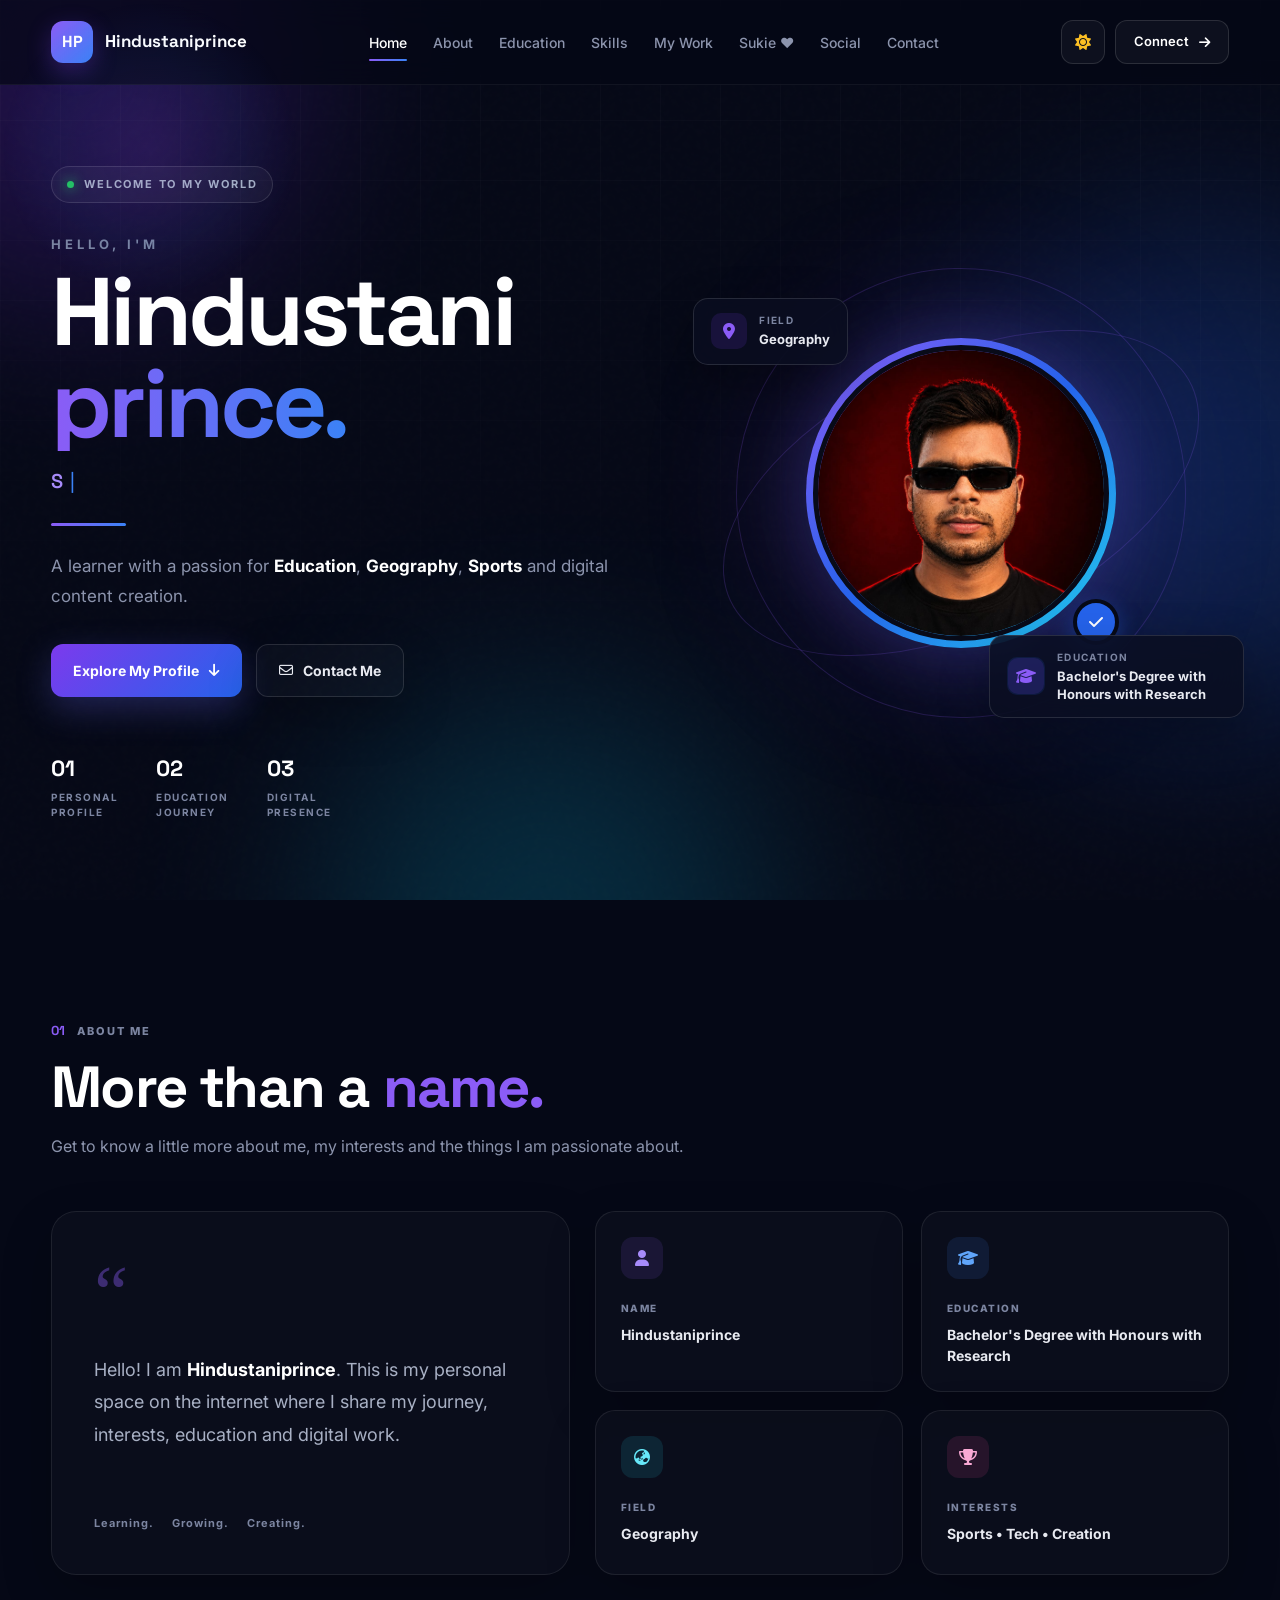
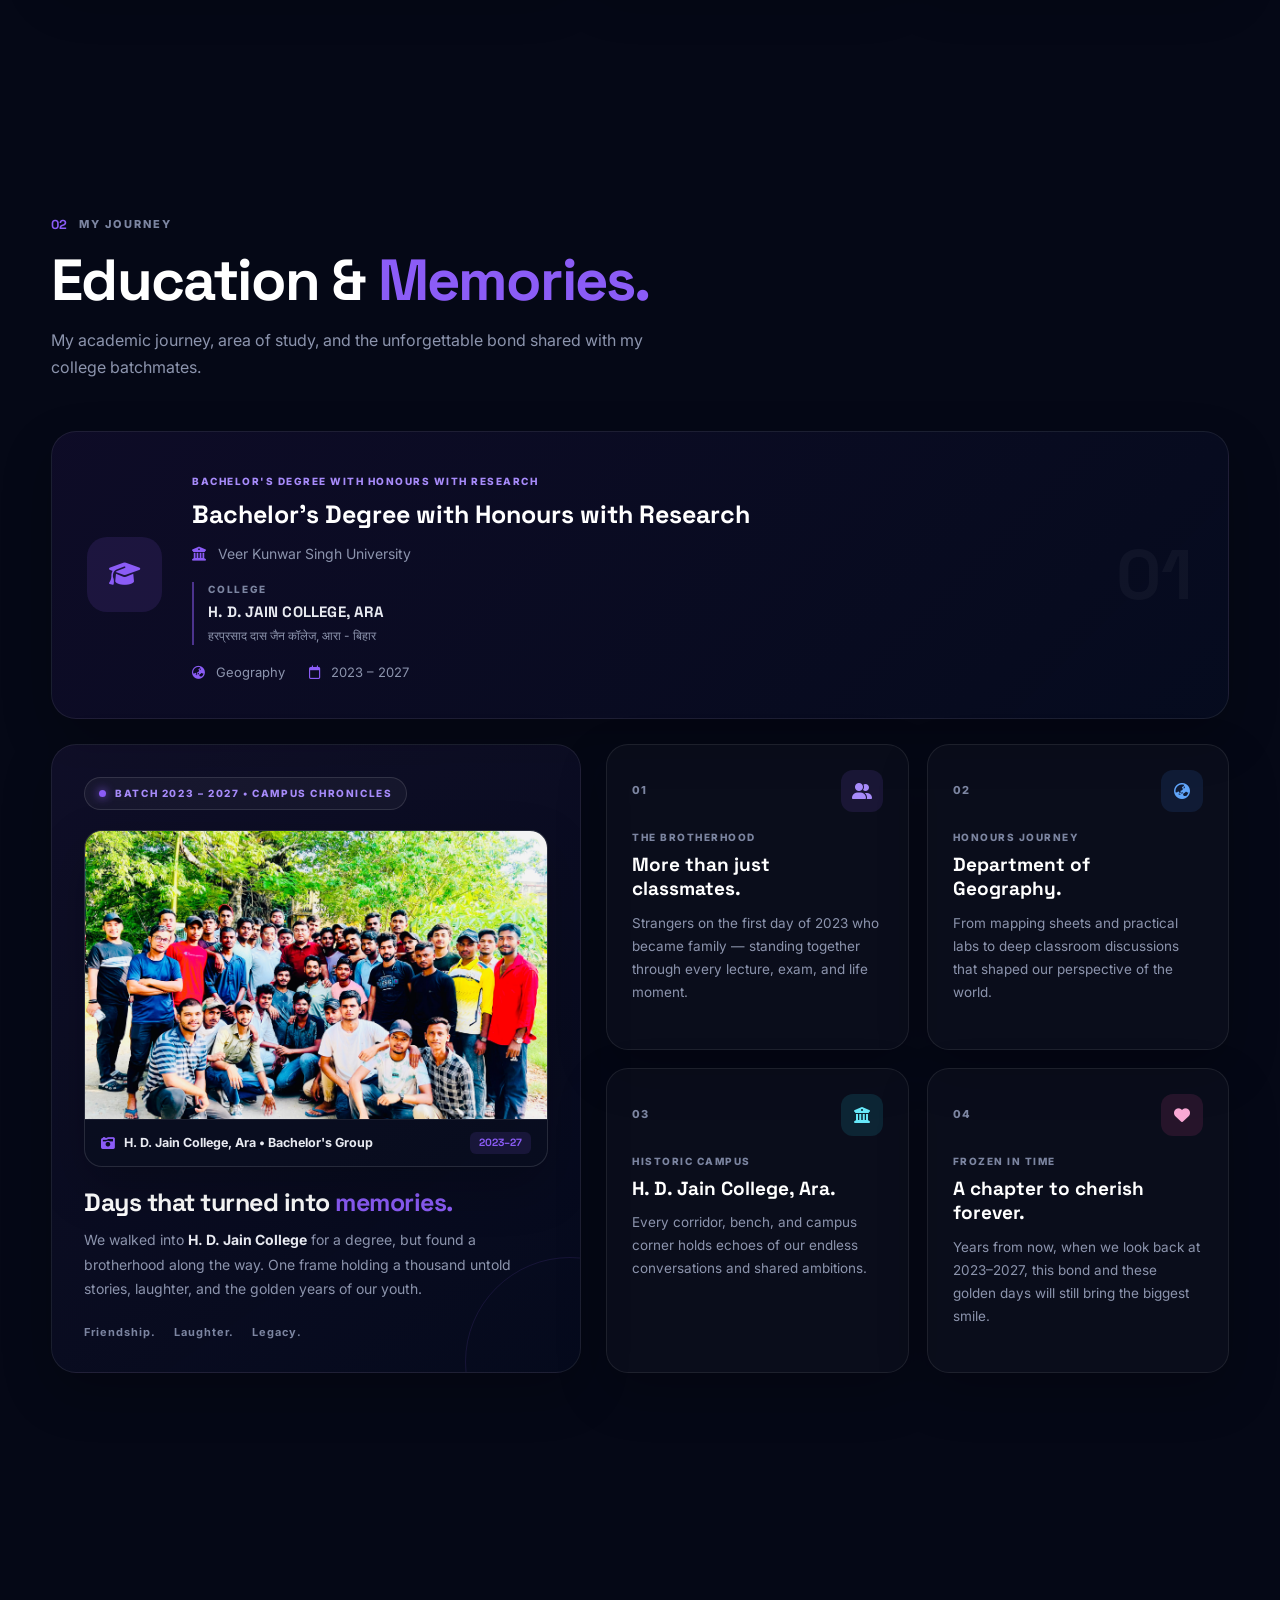
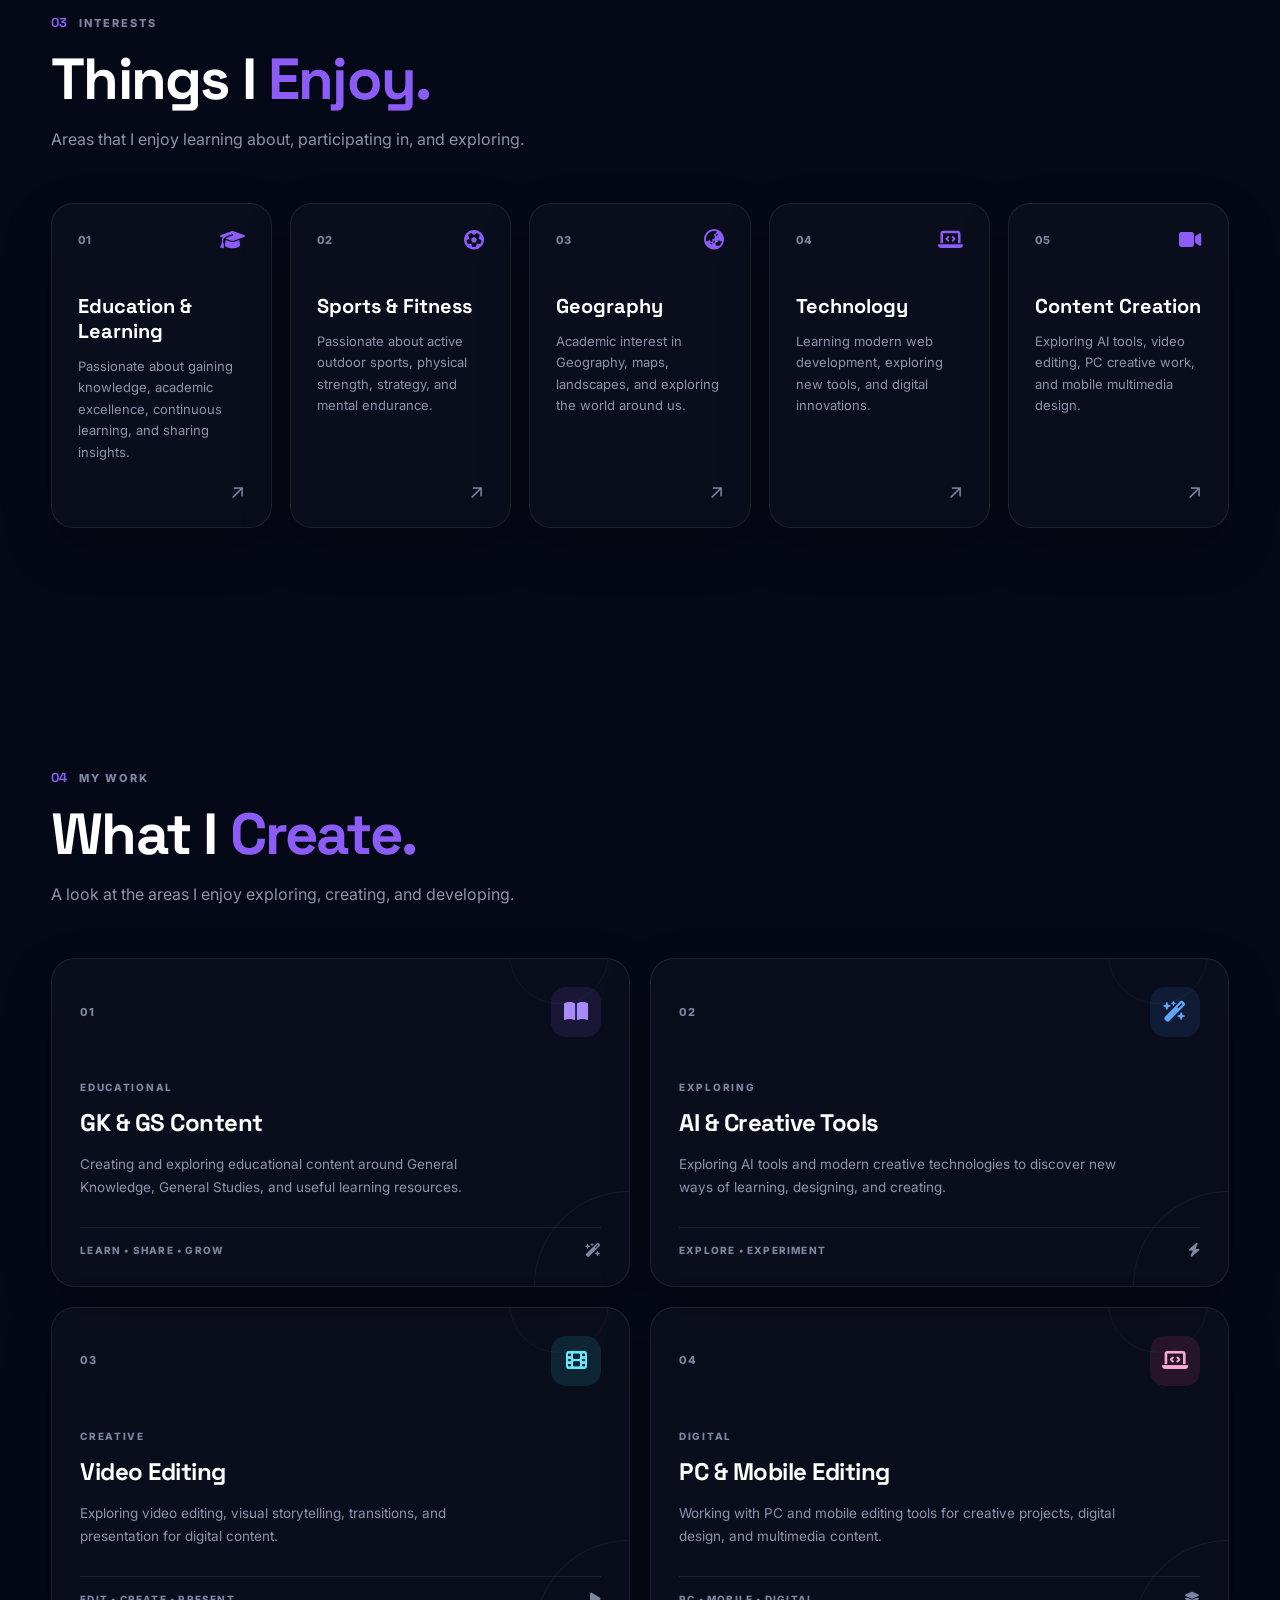
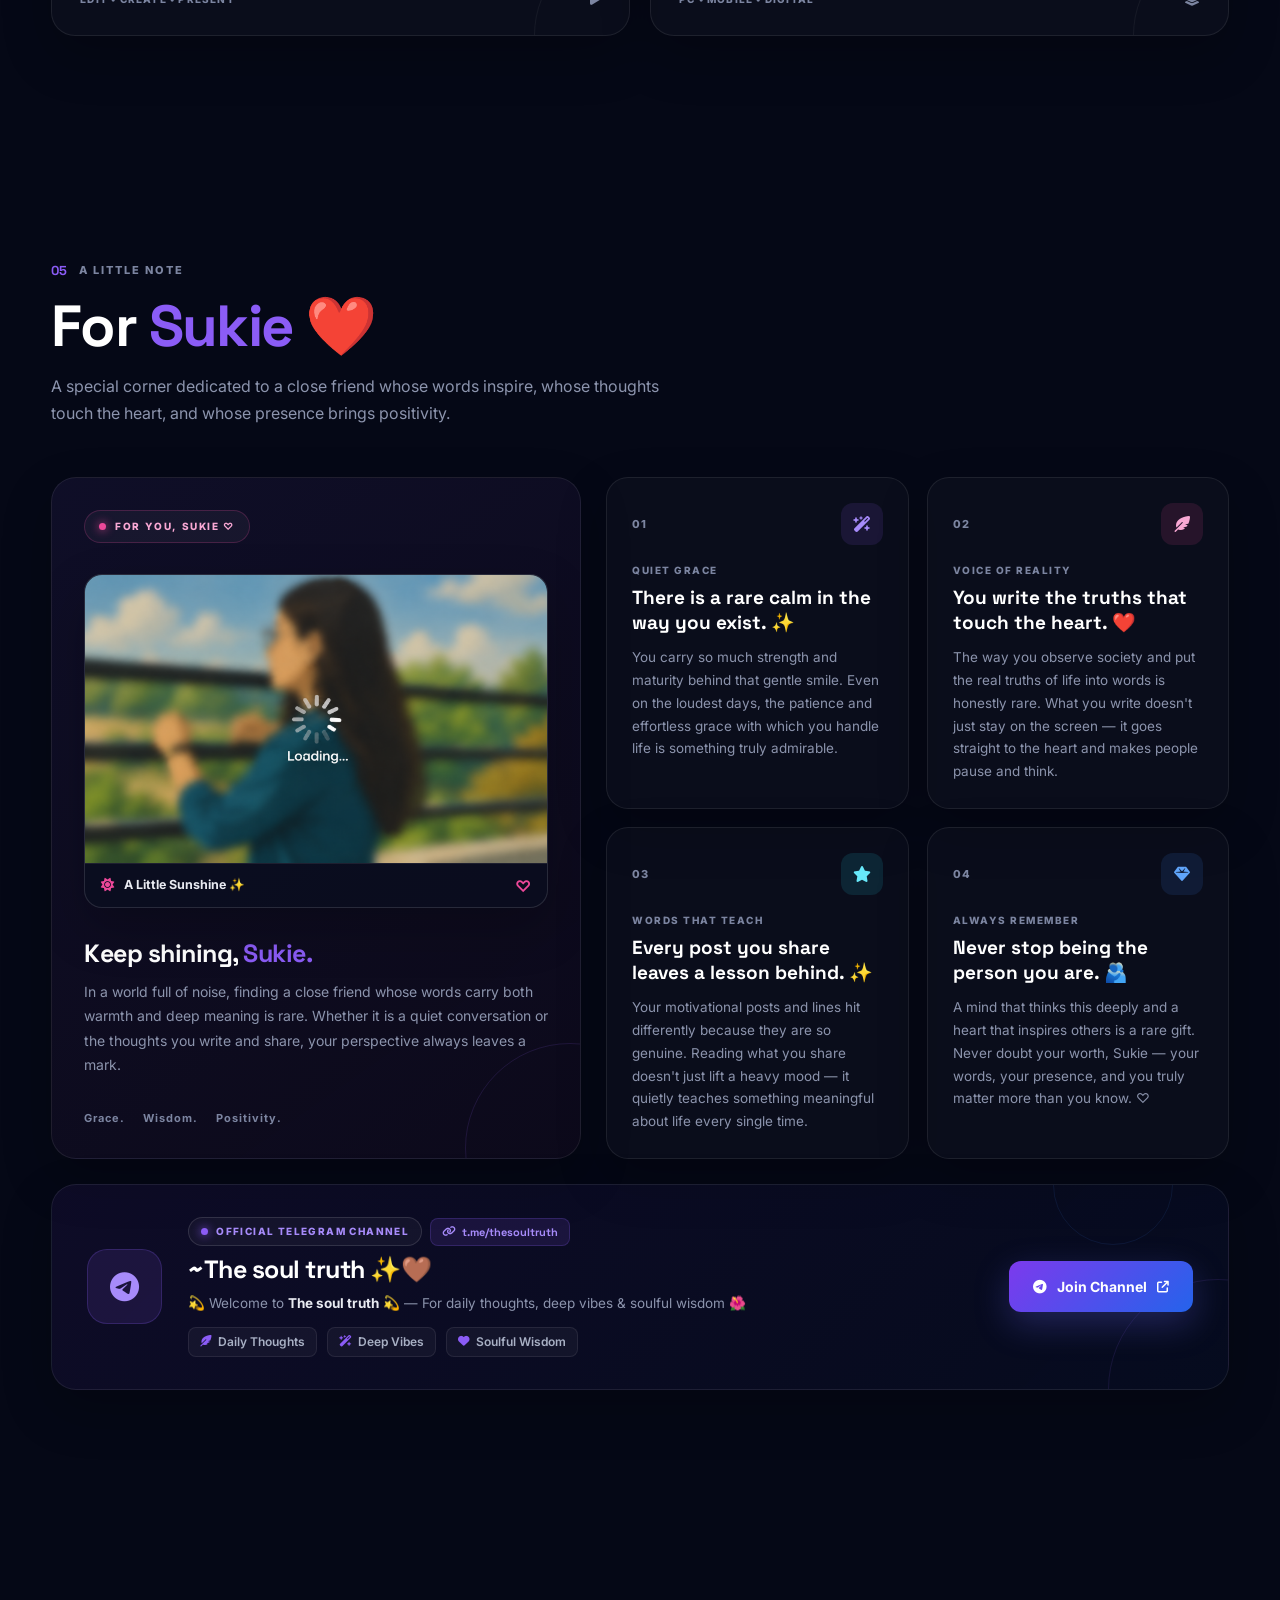
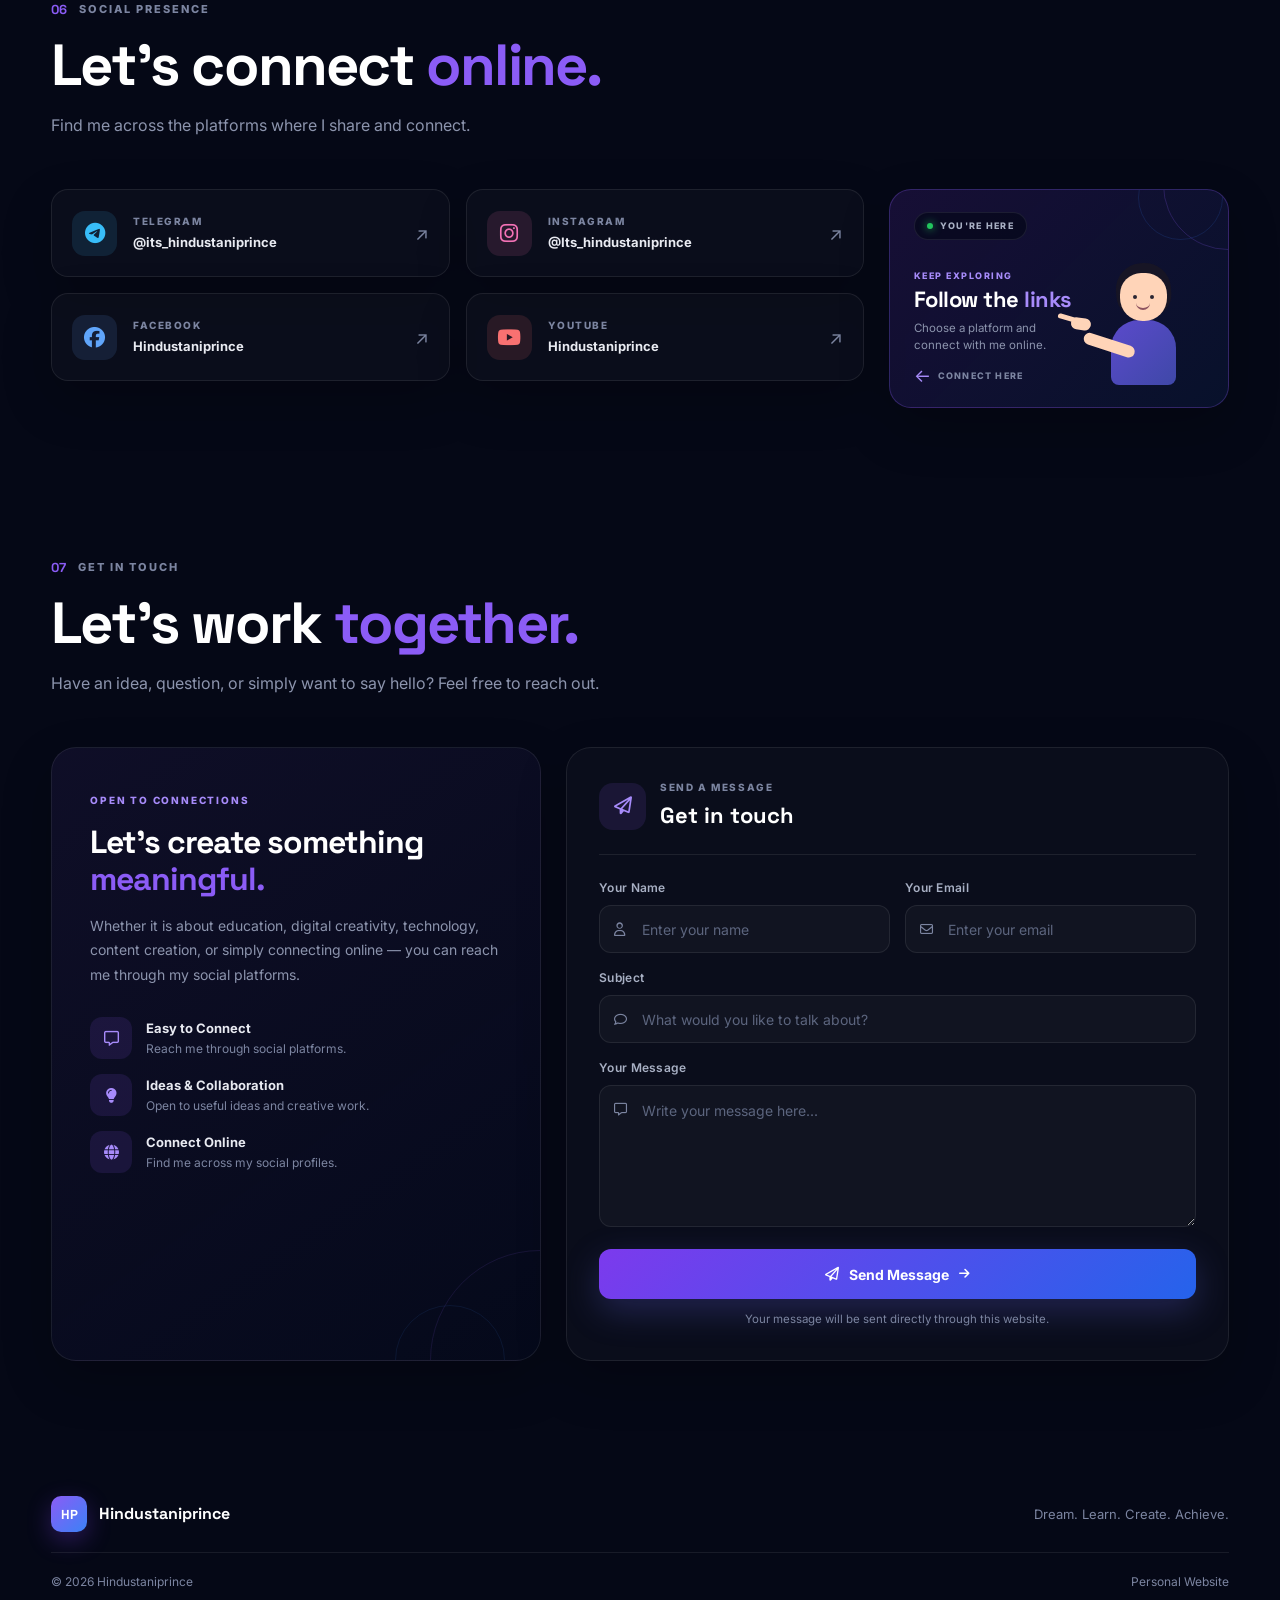
==== commit 7be17a48: "Add files via upload" ====
--- a/index.html
+++ b/index.html
@@ -1071,6 +1071,64 @@
 
             </div>
 
+            <!-- PART 2: SUKIE'S FEATURED TELEGRAM CHANNEL CARD -->
+            <a href="https://t.me/thesoultruth"
+                target="_blank"
+                rel="noopener noreferrer"
+                class="sukie-channel-card reveal-on-scroll"
+                aria-label="Join Sukie's Telegram Channel ~The soul truth">
+
+                <div class="sukie-channel-left">
+                    <div class="sukie-channel-emblem" aria-hidden="true">
+                        <i class="fa-brands fa-telegram"></i>
+                    </div>
+
+                    <div class="sukie-channel-head">
+                        <div class="sukie-channel-badges">
+                            <span class="sukie-channel-live">
+                                <span class="memory-dot"></span>
+                                OFFICIAL TELEGRAM CHANNEL
+                            </span>
+                            <span class="sukie-channel-handle">
+                                <i class="fa-solid fa-link"></i>
+                                t.me/thesoultruth
+                            </span>
+                        </div>
+
+                        <h3>
+                            ~The soul truth ✨🤎
+                        </h3>
+                    </div>
+
+                    <p class="sukie-channel-bio">
+                        💫 Welcome to <strong>The soul truth</strong> 💫 — For daily thoughts,
+                        deep vibes &amp; soulful wisdom 🌺
+                    </p>
+
+                    <div class="sukie-channel-tags">
+                        <span>
+                            <i class="fa-solid fa-feather-pointed"></i>
+                            Daily Thoughts
+                        </span>
+                        <span>
+                            <i class="fa-solid fa-wand-magic-sparkles"></i>
+                            Deep Vibes
+                        </span>
+                        <span>
+                            <i class="fa-solid fa-heart"></i>
+                            Soulful Wisdom
+                        </span>
+                    </div>
+                </div>
+
+                <div class="sukie-channel-cta">
+                    <i class="fa-brands fa-telegram"></i>
+                    <span>Join Channel</span>
+                    <i class="fa-solid fa-arrow-up-right-from-square cta-arrow" aria-hidden="true"></i>
+                </div>
+
+            </a>
+
         </section>
 
 
--- a/style.css
+++ b/style.css
@@ -2038,6 +2038,229 @@
     line-height: 1.7;
 }
 
+/* SUKIE FEATURED TELEGRAM CHANNEL CARD (100% UNIFIED THEME + COMPACT MOBILE) */
+.sukie-channel-card {
+    position: relative;
+    margin-top: 25px;
+    padding: 32px 35px;
+    border: 1px solid var(--surface-border);
+    border-radius: 25px;
+    background: var(--edu-card-bg);
+    box-shadow: var(--surface-shadow);
+    display: flex;
+    align-items: center;
+    justify-content: space-between;
+    gap: 28px;
+    overflow: hidden;
+    cursor: pointer;
+    transform: translateZ(0);
+    transition:
+        transform 0.35s cubic-bezier(0.2, 0.8, 0.2, 1),
+        border-color 0.35s ease,
+        box-shadow 0.35s ease;
+}
+
+.sukie-channel-card::before {
+    content: "";
+    position: absolute;
+    width: 220px;
+    height: 220px;
+    right: -100px;
+    bottom: -110px;
+    border: 1px solid rgba(139, 92, 246, 0.12);
+    border-radius: 50%;
+    pointer-events: none;
+    transition: transform 0.45s ease;
+}
+
+.sukie-channel-card::after {
+    content: "";
+    position: absolute;
+    width: 120px;
+    height: 120px;
+    right: 55px;
+    top: -60px;
+    border: 1px solid rgba(59, 130, 246, 0.10);
+    border-radius: 50%;
+    pointer-events: none;
+}
+
+.sukie-channel-card:hover {
+    transform: translateY(-5px);
+    border-color: var(--surface-hover-border);
+    box-shadow: var(--surface-hover-shadow);
+}
+
+.sukie-channel-card:hover::before {
+    transform: scale(1.12);
+}
+
+.sukie-channel-card:focus-visible {
+    outline: 2px solid var(--accent-purple);
+    outline-offset: 3px;
+}
+
+.sukie-channel-left {
+    position: relative;
+    z-index: 2;
+    display: grid;
+    grid-template-columns: 75px minmax(0, 1fr);
+    grid-template-areas:
+        "emblem head"
+        "emblem bio"
+        "emblem tags";
+    column-gap: 26px;
+    row-gap: 8px;
+    align-items: center;
+    min-width: 0;
+    flex: 1;
+}
+
+.sukie-channel-emblem {
+    grid-area: emblem;
+    align-self: center;
+    width: 75px;
+    height: 75px;
+    border-radius: 20px;
+    background: rgba(139, 92, 246, 0.12);
+    border: 1px solid rgba(139, 92, 246, 0.22);
+    display: flex;
+    align-items: center;
+    justify-content: center;
+    color: var(--accent-purple);
+    font-size: 30px;
+    transition: transform 0.35s ease, border-color 0.35s ease, box-shadow 0.35s ease;
+}
+
+[data-theme="dark"] .sukie-channel-emblem {
+    color: #a78bfa;
+}
+
+.sukie-channel-card:hover .sukie-channel-emblem {
+    transform: scale(1.05);
+    border-color: rgba(139, 92, 246, 0.45);
+    box-shadow: 0 12px 28px rgba(124, 58, 237, 0.22);
+}
+
+.sukie-channel-head {
+    grid-area: head;
+    min-width: 0;
+}
+
+.sukie-channel-badges {
+    display: flex;
+    flex-wrap: wrap;
+    align-items: center;
+    gap: 8px;
+}
+
+.sukie-channel-live {
+    display: inline-flex;
+    align-items: center;
+    gap: 8px;
+    padding: 6px 12px;
+    border-radius: 50px;
+    background: var(--control-bg);
+    border: 1px solid var(--control-border);
+    color: var(--accent-purple-soft);
+    font-size: 10px;
+    letter-spacing: 1.4px;
+    font-weight: 800;
+}
+
+.sukie-channel-handle {
+    display: inline-flex;
+    align-items: center;
+    gap: 6px;
+    padding: 5px 11px;
+    border-radius: 8px;
+    background: rgba(139, 92, 246, 0.12);
+    border: 1px solid rgba(139, 92, 246, 0.22);
+    color: var(--accent-purple-soft);
+    font-family: "Space Grotesk", sans-serif;
+    font-size: 11px;
+    font-weight: 700;
+}
+
+.sukie-channel-head h3 {
+    margin-top: 8px;
+    font-family: "Space Grotesk", sans-serif;
+    font-size: 25px;
+    line-height: 1.2;
+    letter-spacing: -0.5px;
+    color: var(--text-main);
+}
+
+.sukie-channel-bio {
+    grid-area: bio;
+    color: var(--text-muted);
+    font-size: 13.5px;
+    line-height: 1.65;
+    max-width: 640px;
+}
+
+.sukie-channel-bio strong {
+    color: var(--text-strong);
+}
+
+.sukie-channel-tags {
+    grid-area: tags;
+    display: flex;
+    flex-wrap: wrap;
+    gap: 10px;
+    margin-top: 4px;
+}
+
+.sukie-channel-tags span {
+    display: inline-flex;
+    align-items: center;
+    gap: 6px;
+    padding: 5px 11px;
+    border-radius: 8px;
+    background: var(--control-bg);
+    border: 1px solid var(--surface-border);
+    color: var(--text-secondary);
+    font-size: 12px;
+    font-weight: 600;
+}
+
+.sukie-channel-tags i {
+    color: var(--accent-purple);
+    font-size: 11.5px;
+}
+
+.sukie-channel-cta {
+    position: relative;
+    z-index: 2;
+    flex-shrink: 0;
+    display: inline-flex;
+    align-items: center;
+    justify-content: center;
+    gap: 10px;
+    padding: 15px 24px;
+    border-radius: 12px;
+    background: linear-gradient(135deg, #7c3aed, #2563eb);
+    color: #ffffff;
+    font-size: 14px;
+    font-weight: 700;
+    box-shadow: 0 12px 35px rgba(99, 102, 241, 0.28);
+    transition: transform 0.3s ease, box-shadow 0.3s ease;
+}
+
+.sukie-channel-card:hover .sukie-channel-cta {
+    transform: translateY(-2px);
+    box-shadow: 0 16px 42px rgba(99, 102, 241, 0.38);
+}
+
+.sukie-channel-cta .cta-arrow {
+    font-size: 12px;
+    transition: transform 0.3s ease;
+}
+
+.sukie-channel-card:hover .sukie-channel-cta .cta-arrow {
+    transform: translate(3px, -3px);
+}
+
 
 /* =========================
    SOCIAL
@@ -2999,6 +3222,16 @@
         grid-template-columns: 1fr;
     }
 
+    .sukie-channel-card {
+        flex-direction: column;
+        align-items: stretch;
+        gap: 20px;
+    }
+
+    .sukie-channel-cta {
+        width: 100%;
+    }
+
     .skills-grid {
         grid-template-columns: repeat(2, 1fr);
     }
@@ -3137,6 +3370,34 @@
     .memory-main-card,
     .sukie-main-card {
         padding: 24px;
+    }
+
+    .sukie-channel-card {
+        padding: 22px;
+        gap: 16px;
+    }
+
+    .sukie-channel-left {
+        grid-template-columns: 58px minmax(0, 1fr);
+        grid-template-areas:
+            "emblem head"
+            "bio bio"
+            "tags tags";
+        column-gap: 15px;
+        row-gap: 12px;
+        align-items: center;
+    }
+
+    .sukie-channel-emblem {
+        width: 58px;
+        height: 58px;
+        border-radius: 16px;
+        font-size: 24px;
+    }
+
+    .sukie-channel-head h3 {
+        font-size: 20px;
+        margin-top: 6px;
     }
 
     .memory-trait-card,
@@ -3289,6 +3550,58 @@
     .memory-main-card,
     .sukie-main-card {
         padding: 20px;
+    }
+
+    .sukie-channel-card {
+        padding: 18px;
+        gap: 14px;
+    }
+
+    .sukie-channel-left {
+        grid-template-columns: 52px minmax(0, 1fr);
+        column-gap: 12px;
+        row-gap: 10px;
+    }
+
+    .sukie-channel-emblem {
+        width: 52px;
+        height: 52px;
+        border-radius: 14px;
+        font-size: 22px;
+    }
+
+    .sukie-channel-live {
+        padding: 4px 9px;
+        font-size: 9px;
+        letter-spacing: 1.1px;
+    }
+
+    .sukie-channel-handle {
+        padding: 4px 8px;
+        font-size: 10px;
+    }
+
+    .sukie-channel-head h3 {
+        font-size: 18.5px;
+    }
+
+    .sukie-channel-bio {
+        font-size: 13px;
+        line-height: 1.55;
+    }
+
+    .sukie-channel-tags {
+        gap: 6px;
+    }
+
+    .sukie-channel-tags span {
+        padding: 4px 9px;
+        font-size: 11px;
+    }
+
+    .sukie-channel-cta {
+        padding: 13px 18px;
+        font-size: 13.5px;
     }
 
     .memory-trait-card,
@@ -3330,6 +3643,9 @@
     .mahila-mitra-photo-card:hover,
     .mahila-mitra-photo-card:hover .sukie-photo-wrap img,
     .sukie-trait-card:hover,
+    .sukie-channel-card:hover,
+    .sukie-channel-card:hover .sukie-channel-emblem,
+    .sukie-channel-card:hover .sukie-channel-cta,
     .work-card:hover,
     .skill-card:hover,
     .info-card:hover,
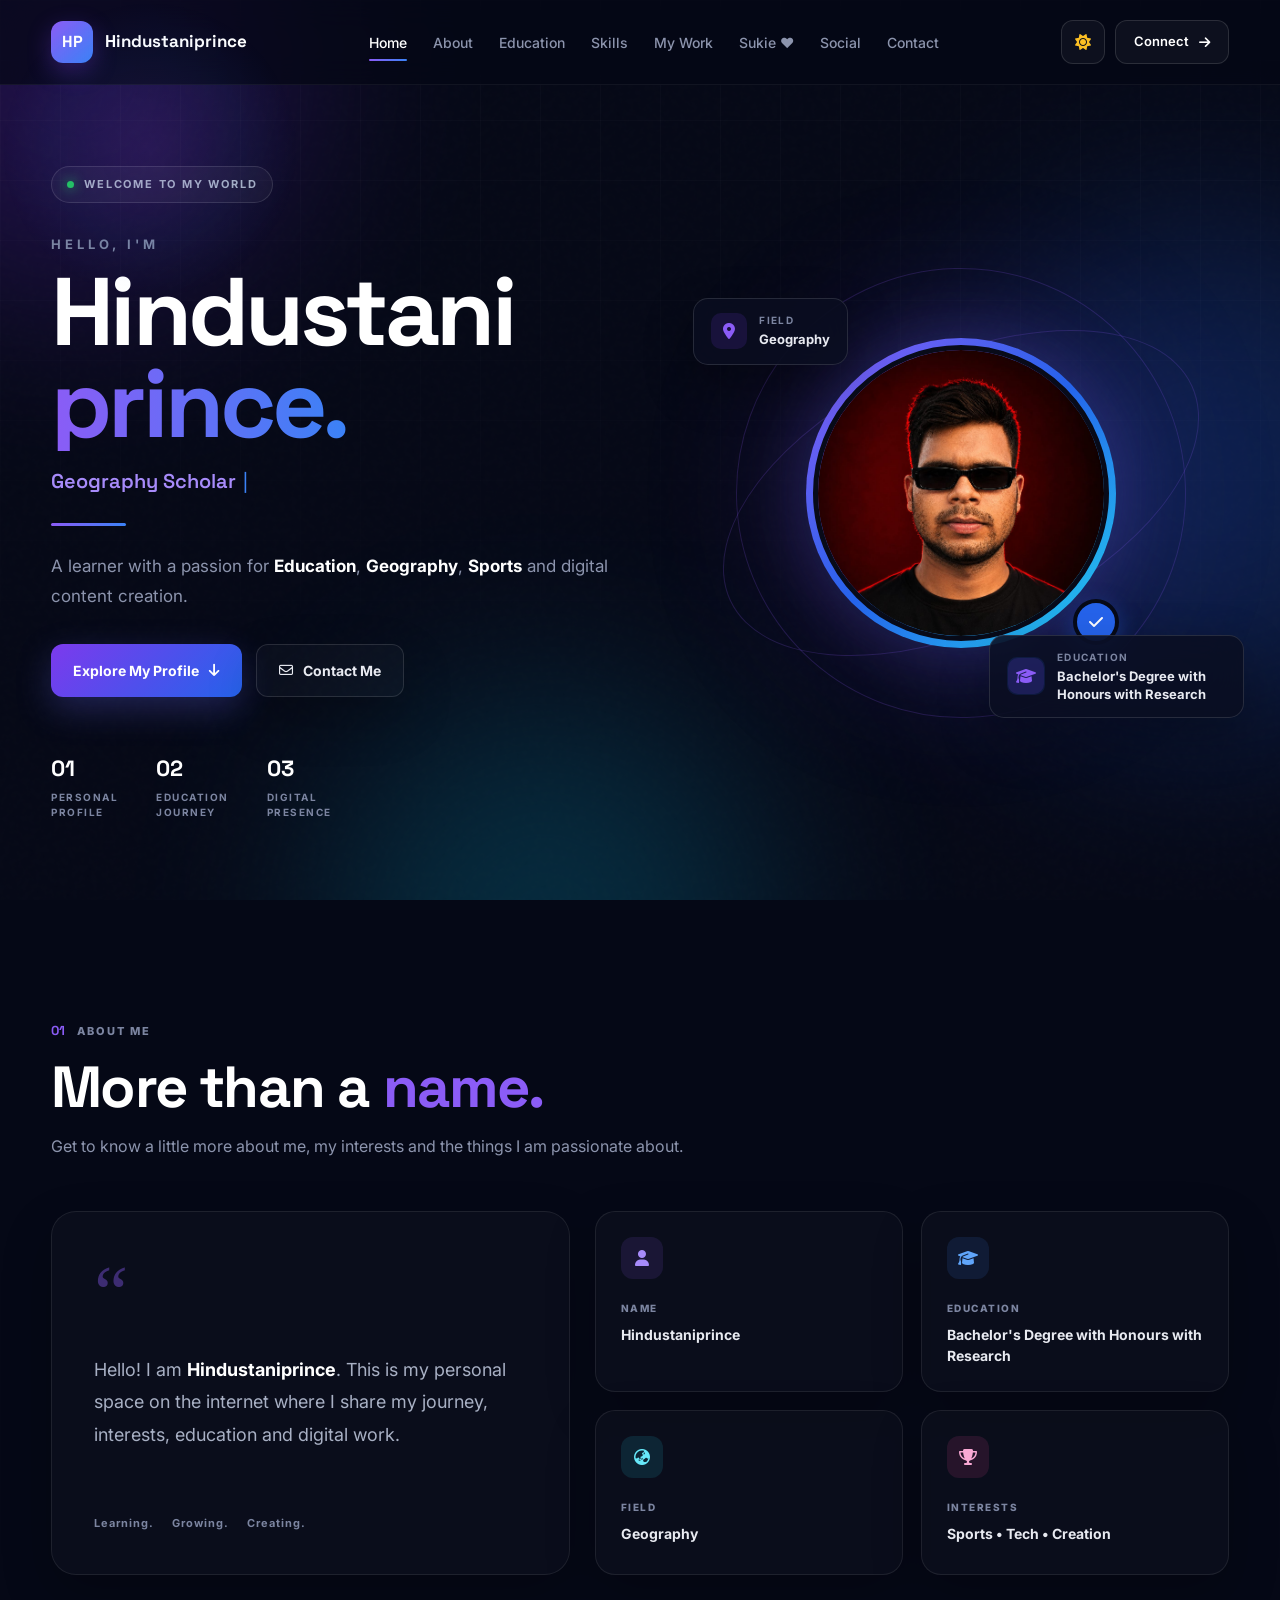
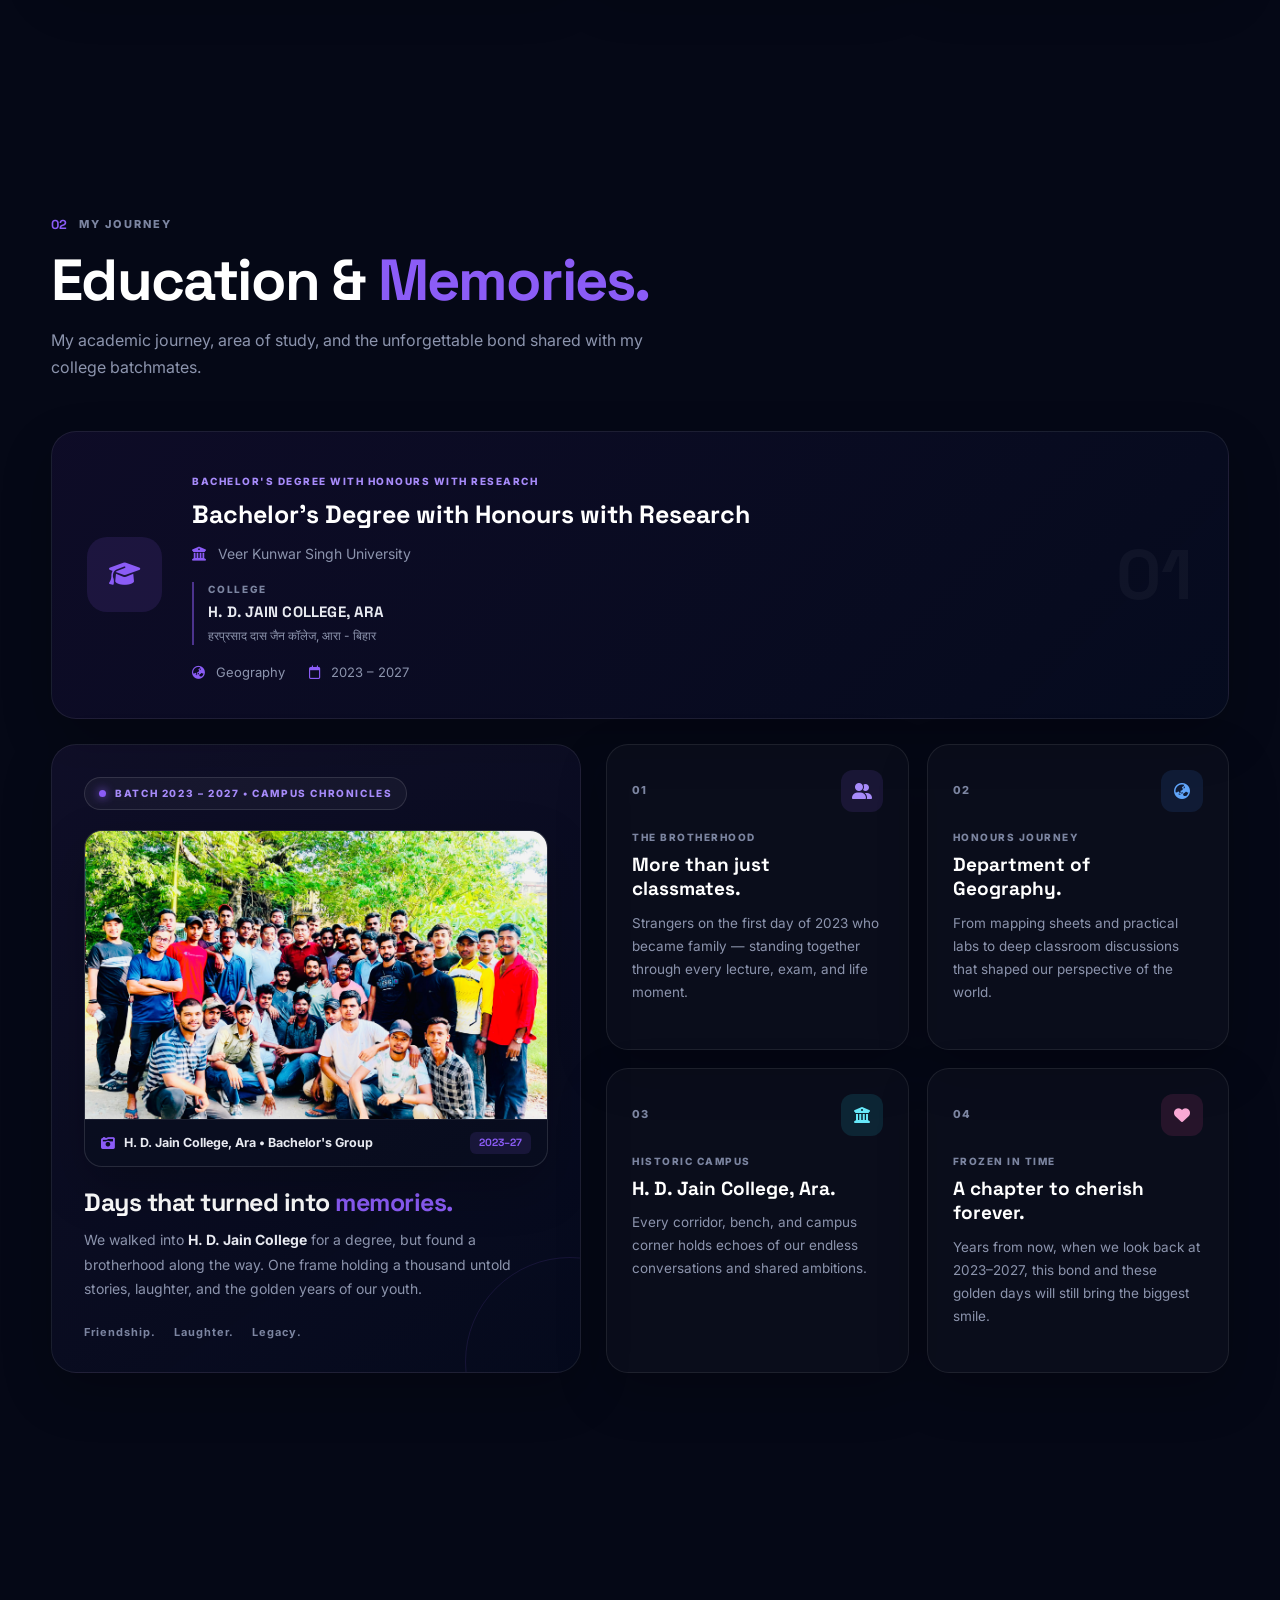
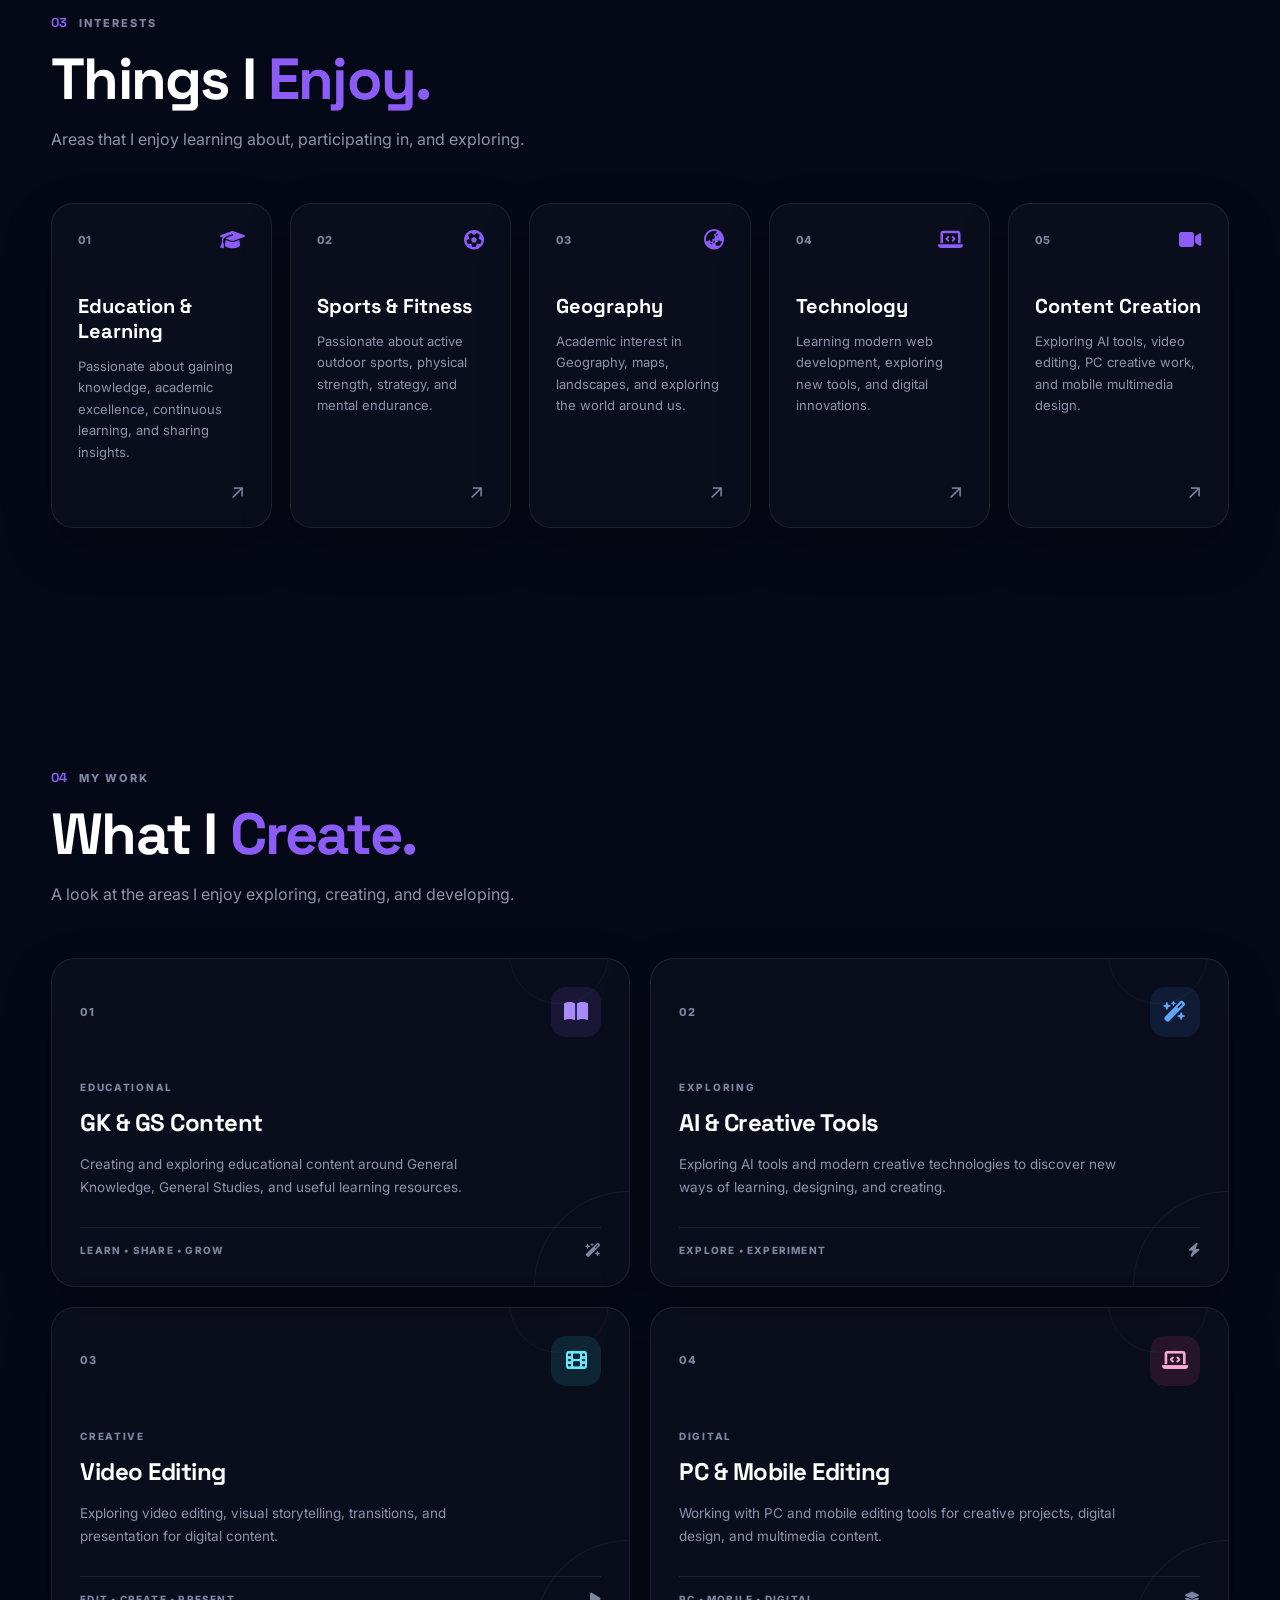
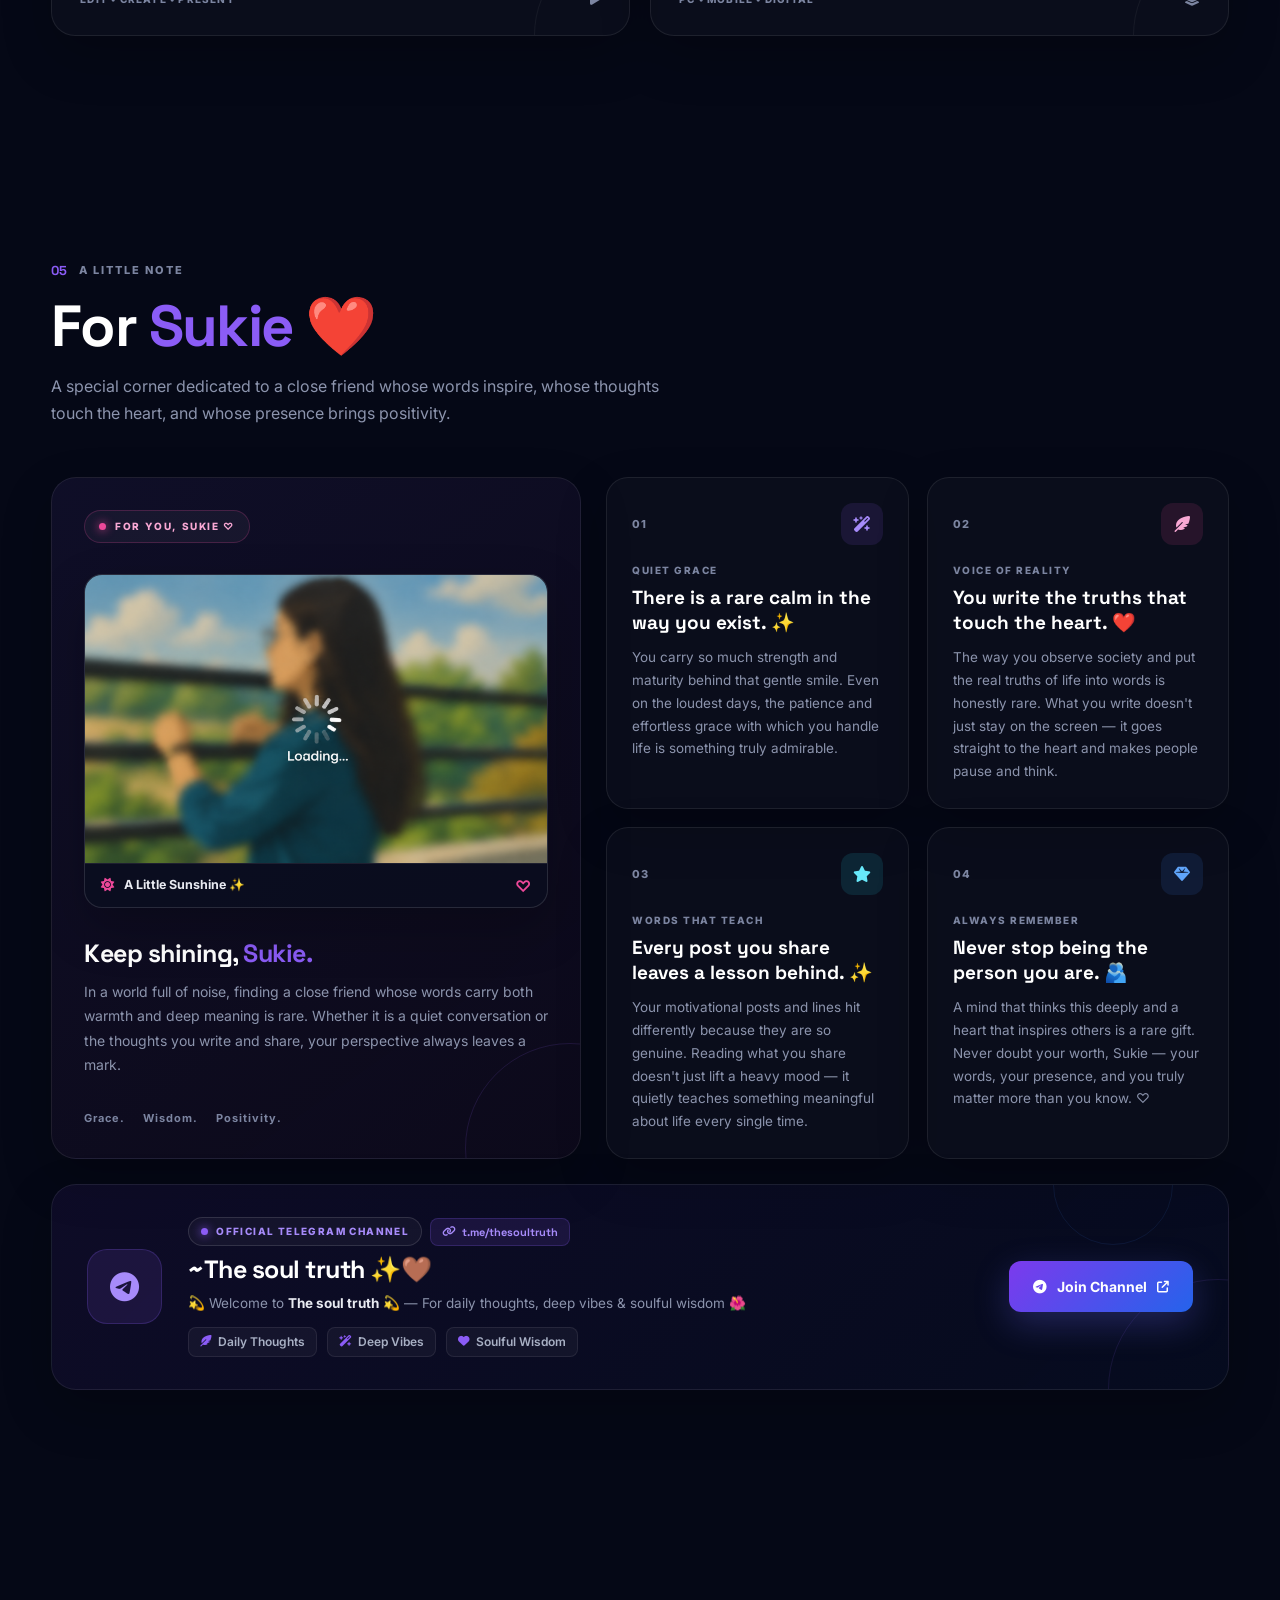
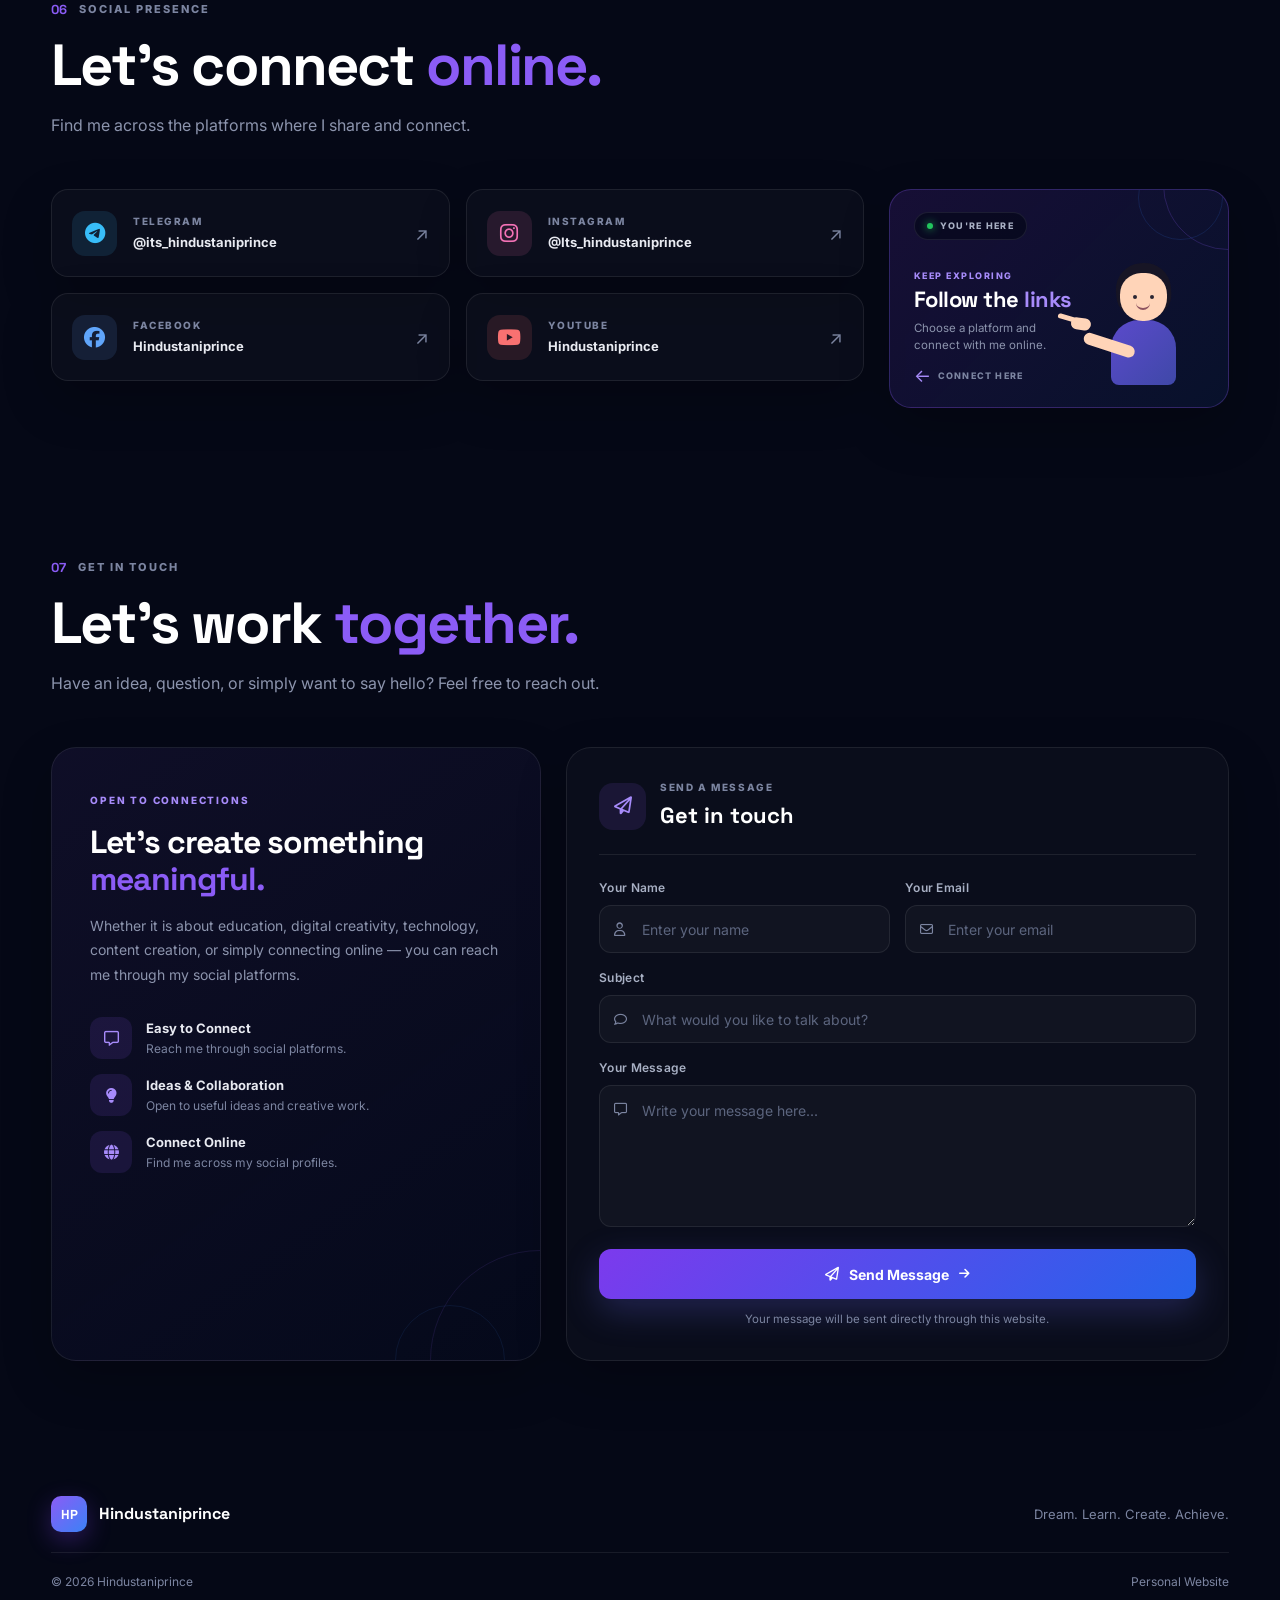
==== commit c8a33238: "Add files via upload" ====
--- a/index.html
+++ b/index.html
@@ -760,7 +760,7 @@
 
 
         <!-- =========================
-             MY WORK (CLICKABLE CARDS)
+             MY WORK
         ========================= -->
 
         <section class="section work-section" id="work">
@@ -787,11 +787,8 @@
 
             <div class="work-grid">
 
-                <!-- 01: GK & GS (Linked to Telegram) -->
-                <a href="https://t.me/its_hindustaniprince"
-                    target="_blank"
-                    rel="noopener noreferrer"
-                    class="work-card work-purple reveal-on-scroll">
+                <!-- 01: GK & GS -->
+                <div class="work-card work-purple reveal-on-scroll">
                     <div class="work-card-main">
                         <div class="work-card-top">
                             <span class="work-number">01</span>
@@ -815,14 +812,11 @@
                         <span>LEARN • SHARE • GROW</span>
                         <i class="fa-solid fa-wand-magic-sparkles" aria-hidden="true"></i>
                     </div>
-                </a>
-
-
-                <!-- 02: AI (Linked to Instagram) -->
-                <a href="https://www.instagram.com/Its_hindustaniprince/"
-                    target="_blank"
-                    rel="noopener noreferrer"
-                    class="work-card work-blue reveal-on-scroll">
+                </div>
+
+
+                <!-- 02: AI -->
+                <div class="work-card work-blue reveal-on-scroll">
                     <div class="work-card-main">
                         <div class="work-card-top">
                             <span class="work-number">02</span>
@@ -846,14 +840,11 @@
                         <span>EXPLORE • EXPERIMENT</span>
                         <i class="fa-solid fa-bolt" aria-hidden="true"></i>
                     </div>
-                </a>
-
-
-                <!-- 03: VIDEO (Linked to YouTube) -->
-                <a href="https://www.youtube.com/channel/UCKNiyUUIqYJOZeQwUQG23dA"
-                    target="_blank"
-                    rel="noopener noreferrer"
-                    class="work-card work-cyan reveal-on-scroll">
+                </div>
+
+
+                <!-- 03: VIDEO -->
+                <div class="work-card work-cyan reveal-on-scroll">
                     <div class="work-card-main">
                         <div class="work-card-top">
                             <span class="work-number">03</span>
@@ -877,14 +868,11 @@
                         <span>EDIT • CREATE • PRESENT</span>
                         <i class="fa-solid fa-play" aria-hidden="true"></i>
                     </div>
-                </a>
-
-
-                <!-- 04: PC MOBILE (Linked to Instagram) -->
-                <a href="https://www.instagram.com/Its_hindustaniprince/"
-                    target="_blank"
-                    rel="noopener noreferrer"
-                    class="work-card work-pink reveal-on-scroll">
+                </div>
+
+
+                <!-- 04: PC MOBILE -->
+                <div class="work-card work-pink reveal-on-scroll">
                     <div class="work-card-main">
                         <div class="work-card-top">
                             <span class="work-number">04</span>
@@ -908,7 +896,7 @@
                         <span>PC • MOBILE • DIGITAL</span>
                         <i class="fa-solid fa-layer-group" aria-hidden="true"></i>
                     </div>
-                </a>
+                </div>
 
             </div>
 
--- a/style.css
+++ b/style.css
@@ -1638,17 +1638,11 @@
     display: flex;
     flex-direction: column;
     justify-content: space-between;
-    cursor: pointer;
     transition:
         transform 0.35s ease,
         border-color 0.35s ease,
         box-shadow 0.35s ease,
         background 0.35s ease;
-}
-
-.work-card:focus-visible {
-    outline: 2px solid var(--accent-purple);
-    outline-offset: 3px;
 }
 
 .work-card::before {
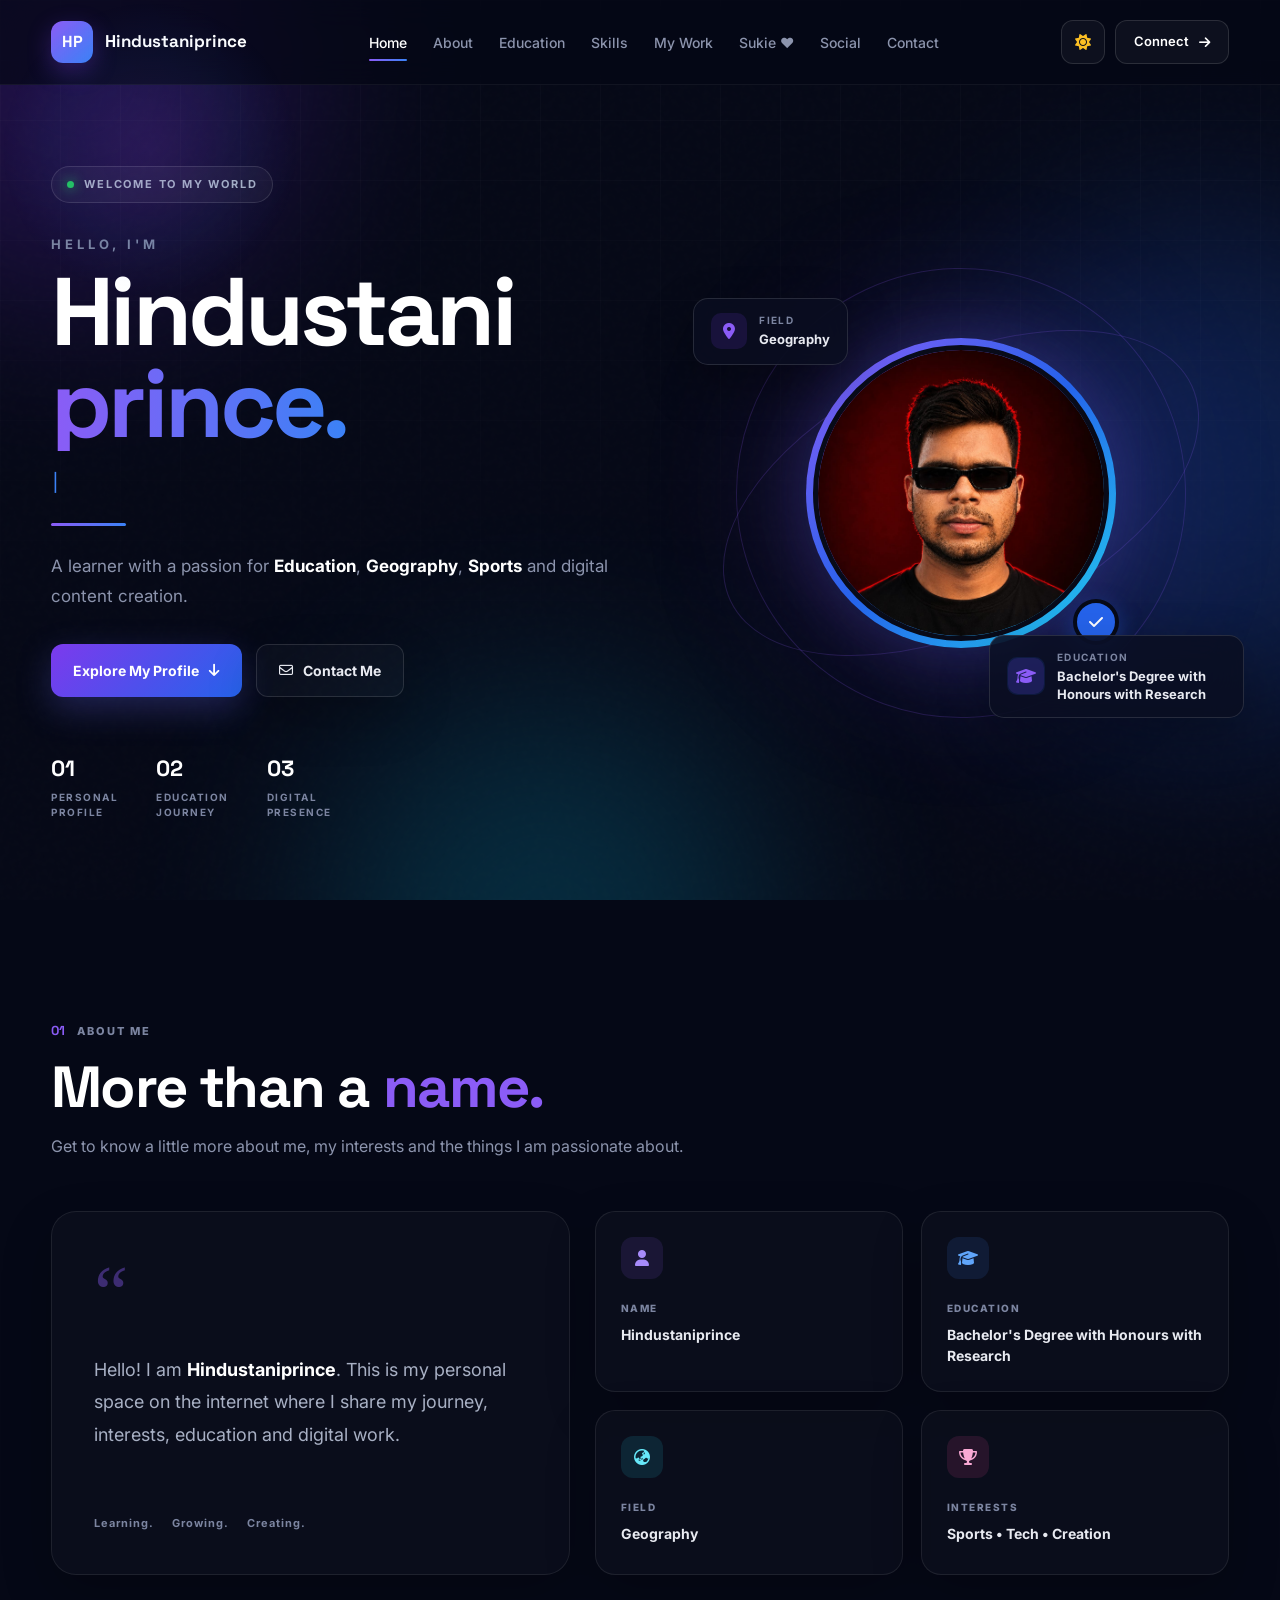
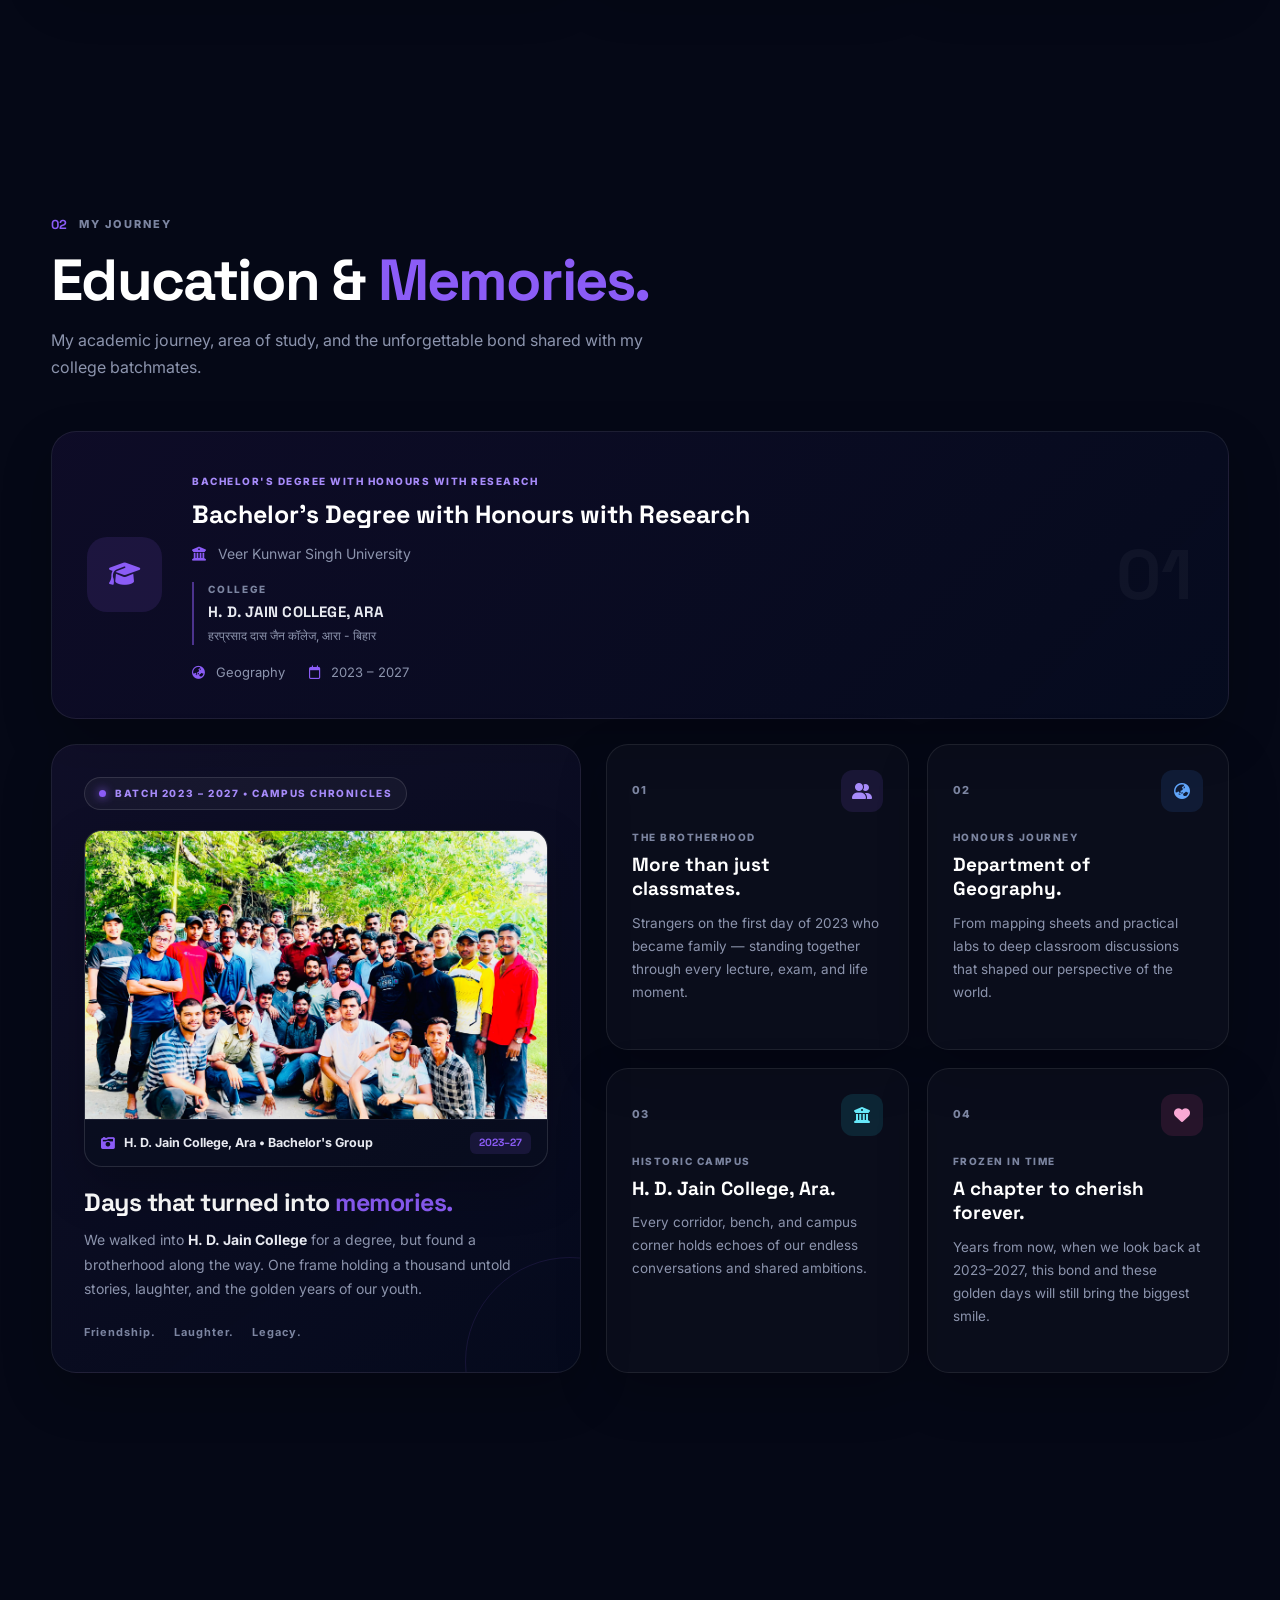
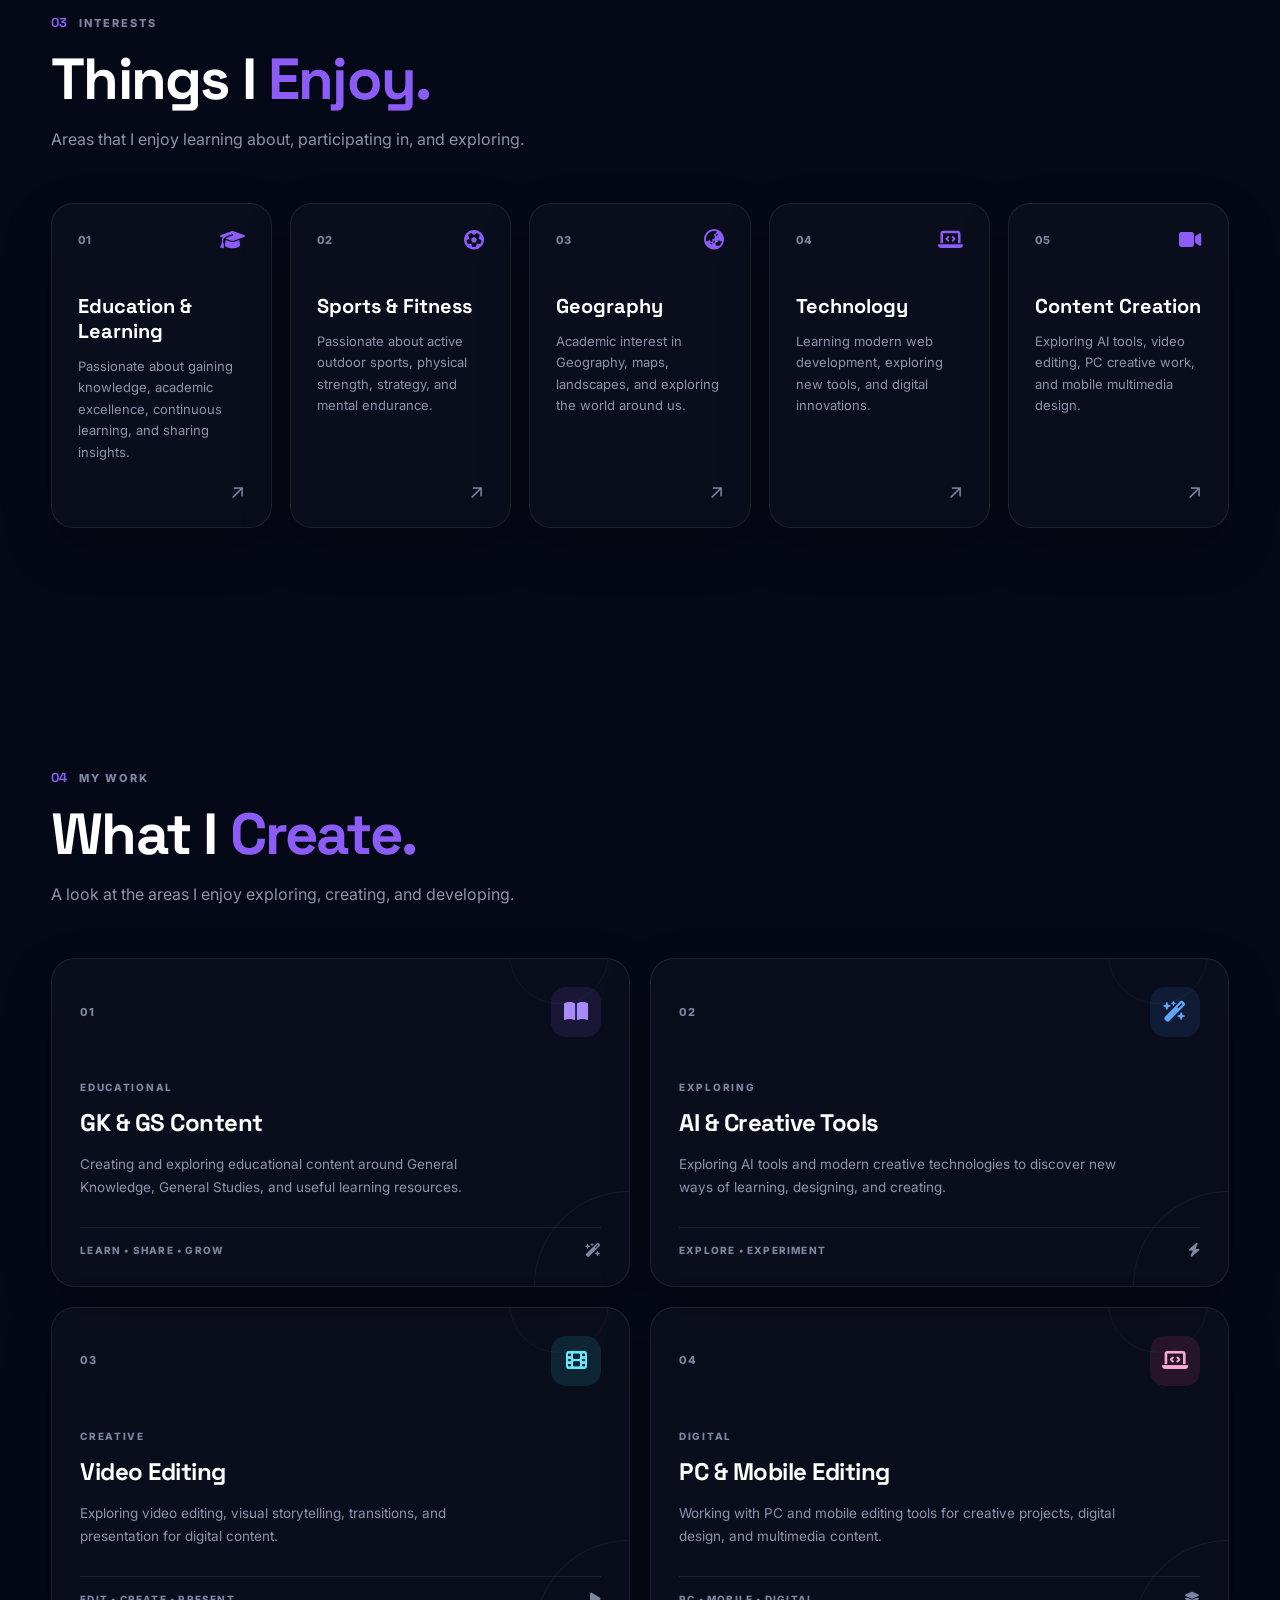
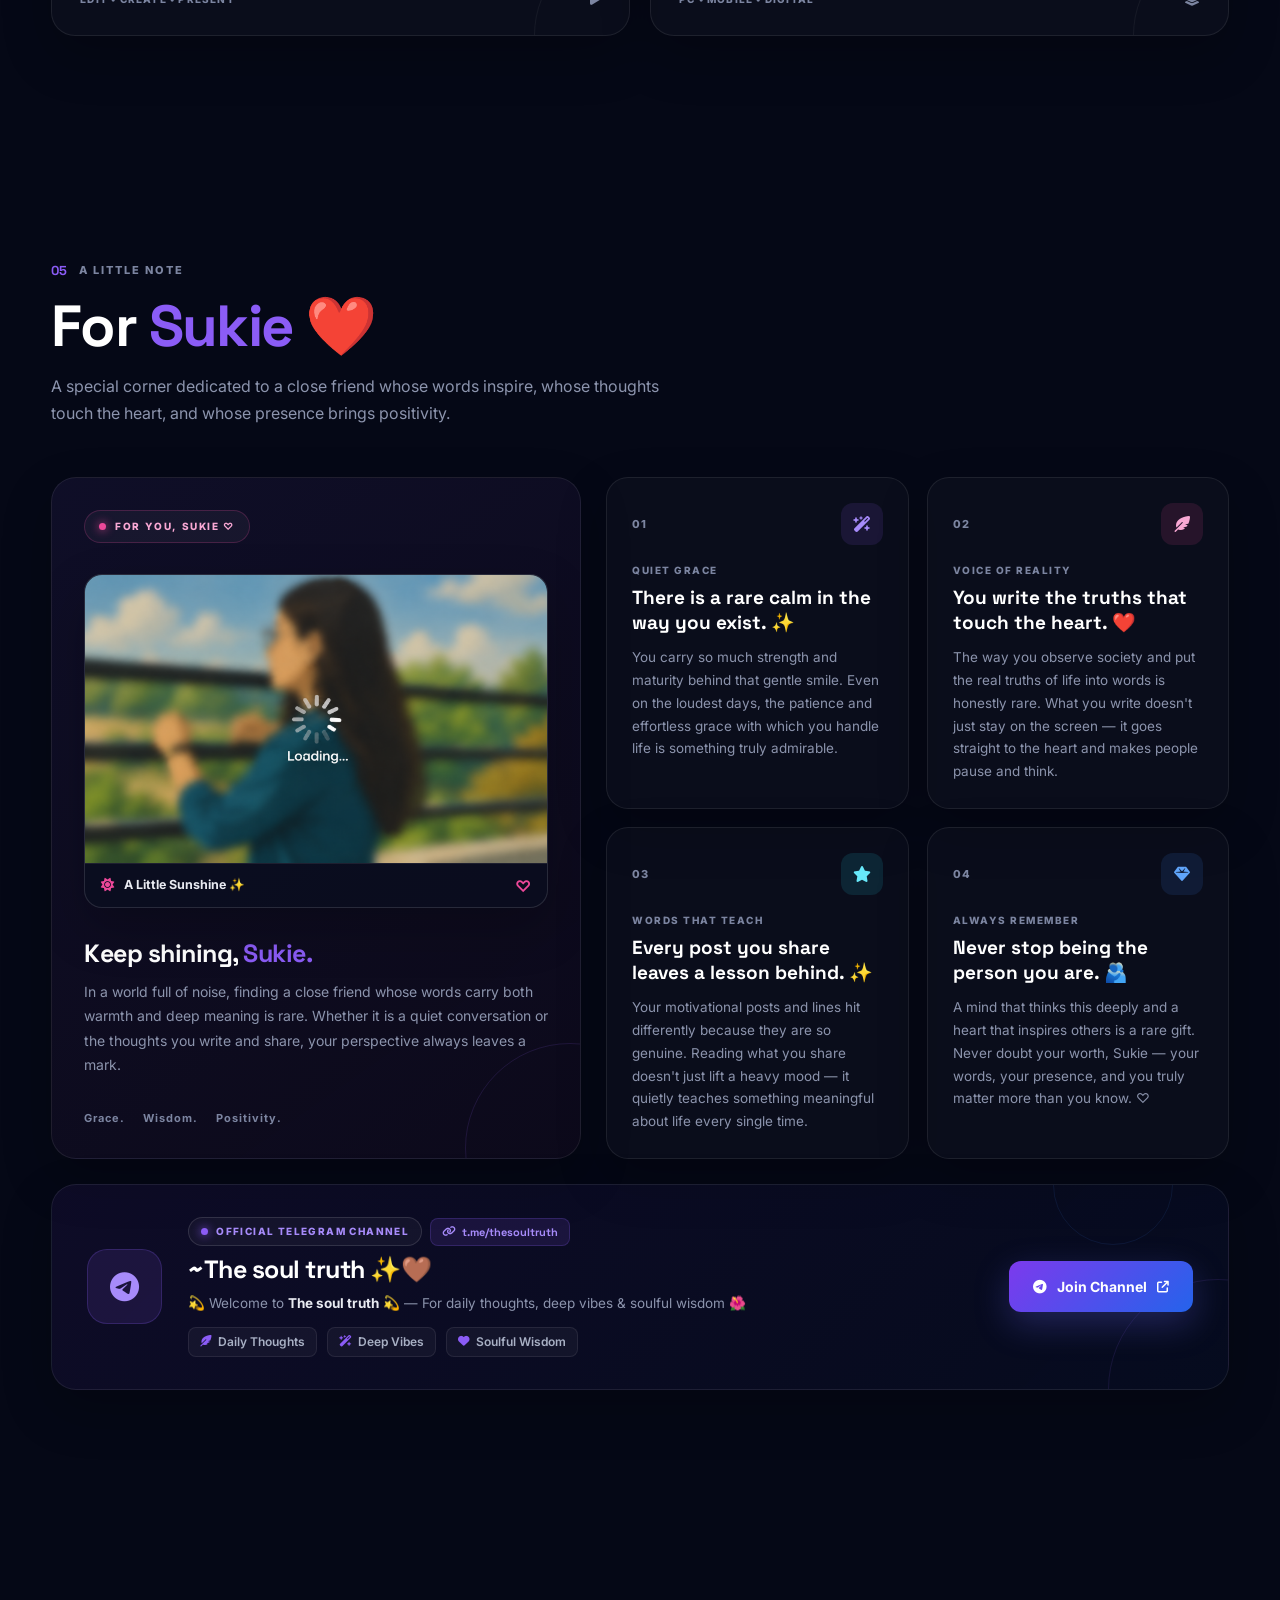
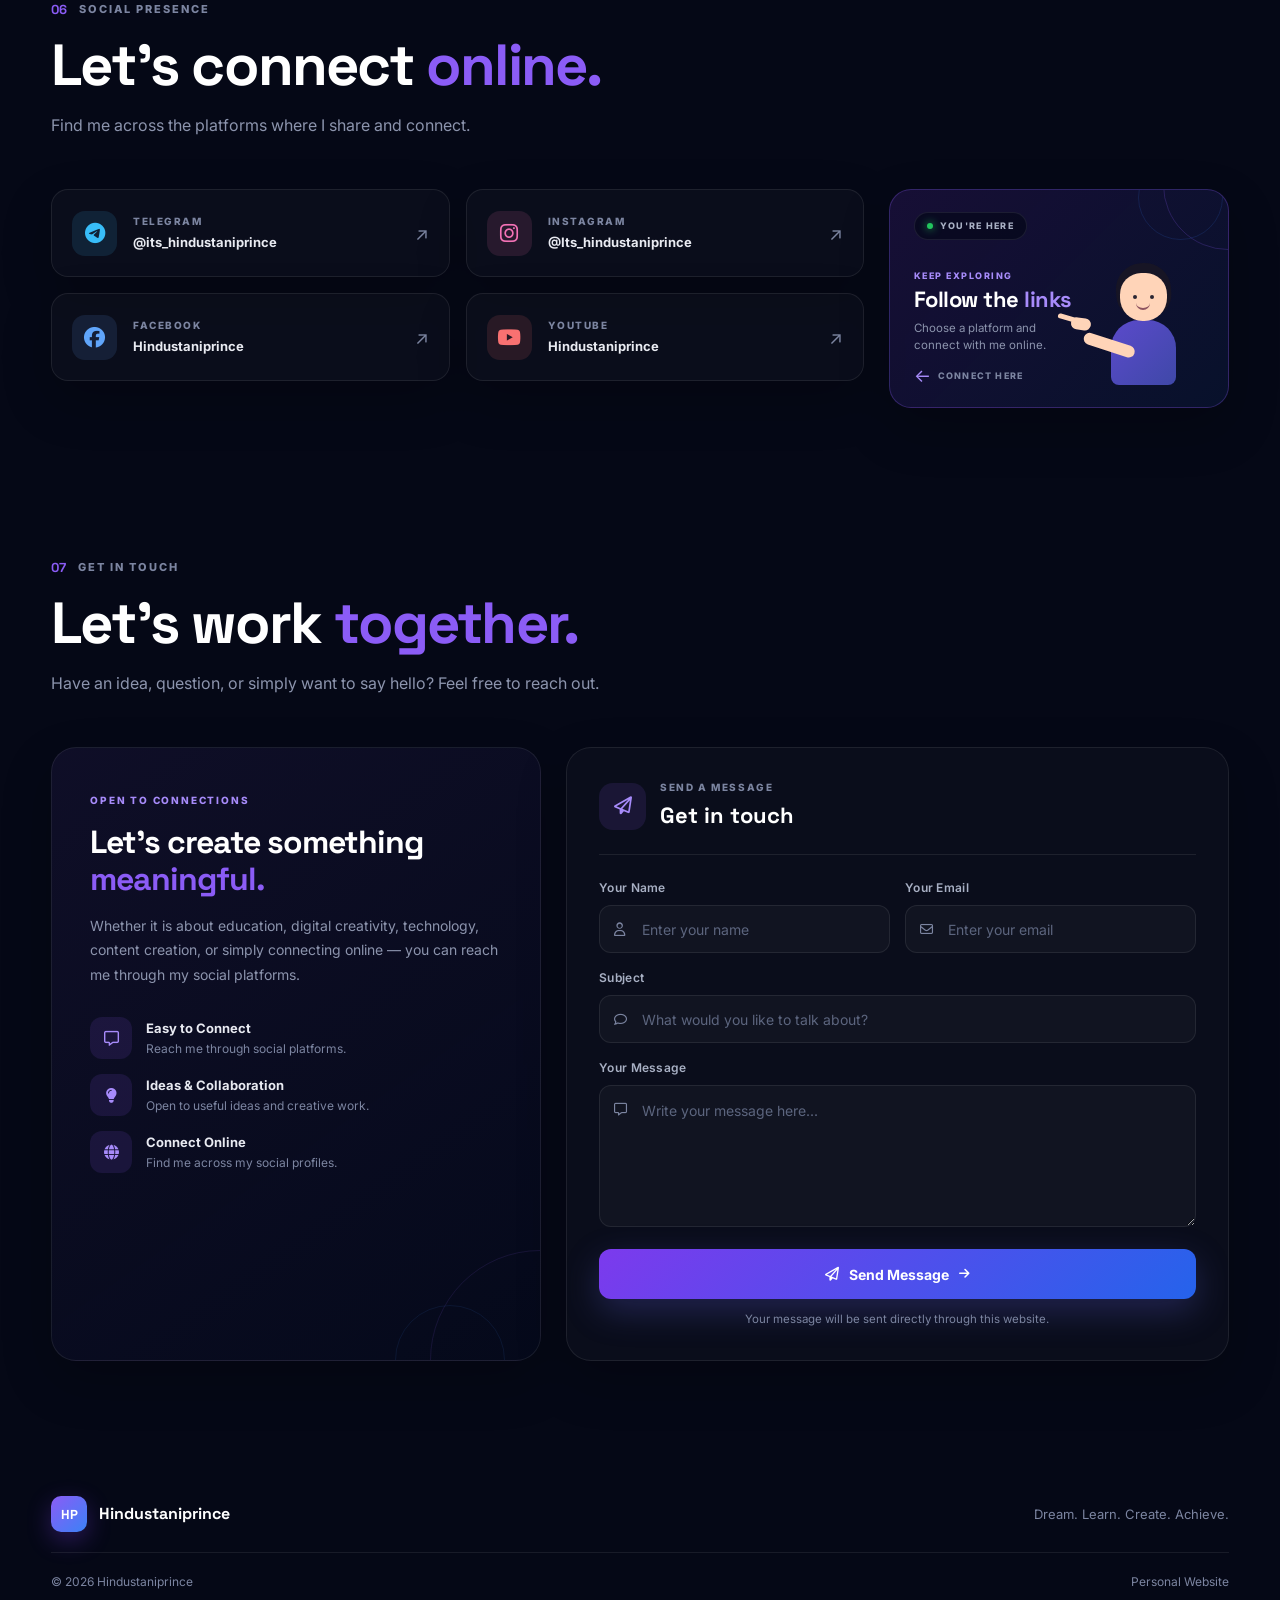
==== commit db23a59c: "Update index.html" ====
--- a/index.html
+++ b/index.html
@@ -3,6 +3,7 @@
 
 <head>
     <meta charset="UTF-8">
+    <meta name="google-site-verification" content="UURTviKOk7X_j5HBLLfgpq489y63AoBgHGwP3OXF6GQ" />
     <meta name="viewport" content="width=device-width, initial-scale=1.0">
 
     <title>Hindustaniprince | Personal Website</title>
@@ -1393,7 +1394,7 @@
                         <input
                             type="hidden"
                             name="access_key"
-                            value="xxxxx-xxxxx-xxxxxx">
+                            value="57b971b5-fb8c-49e9-84e3-e98a5d65f563">
 
                         <!-- Spam protection -->
                         <input
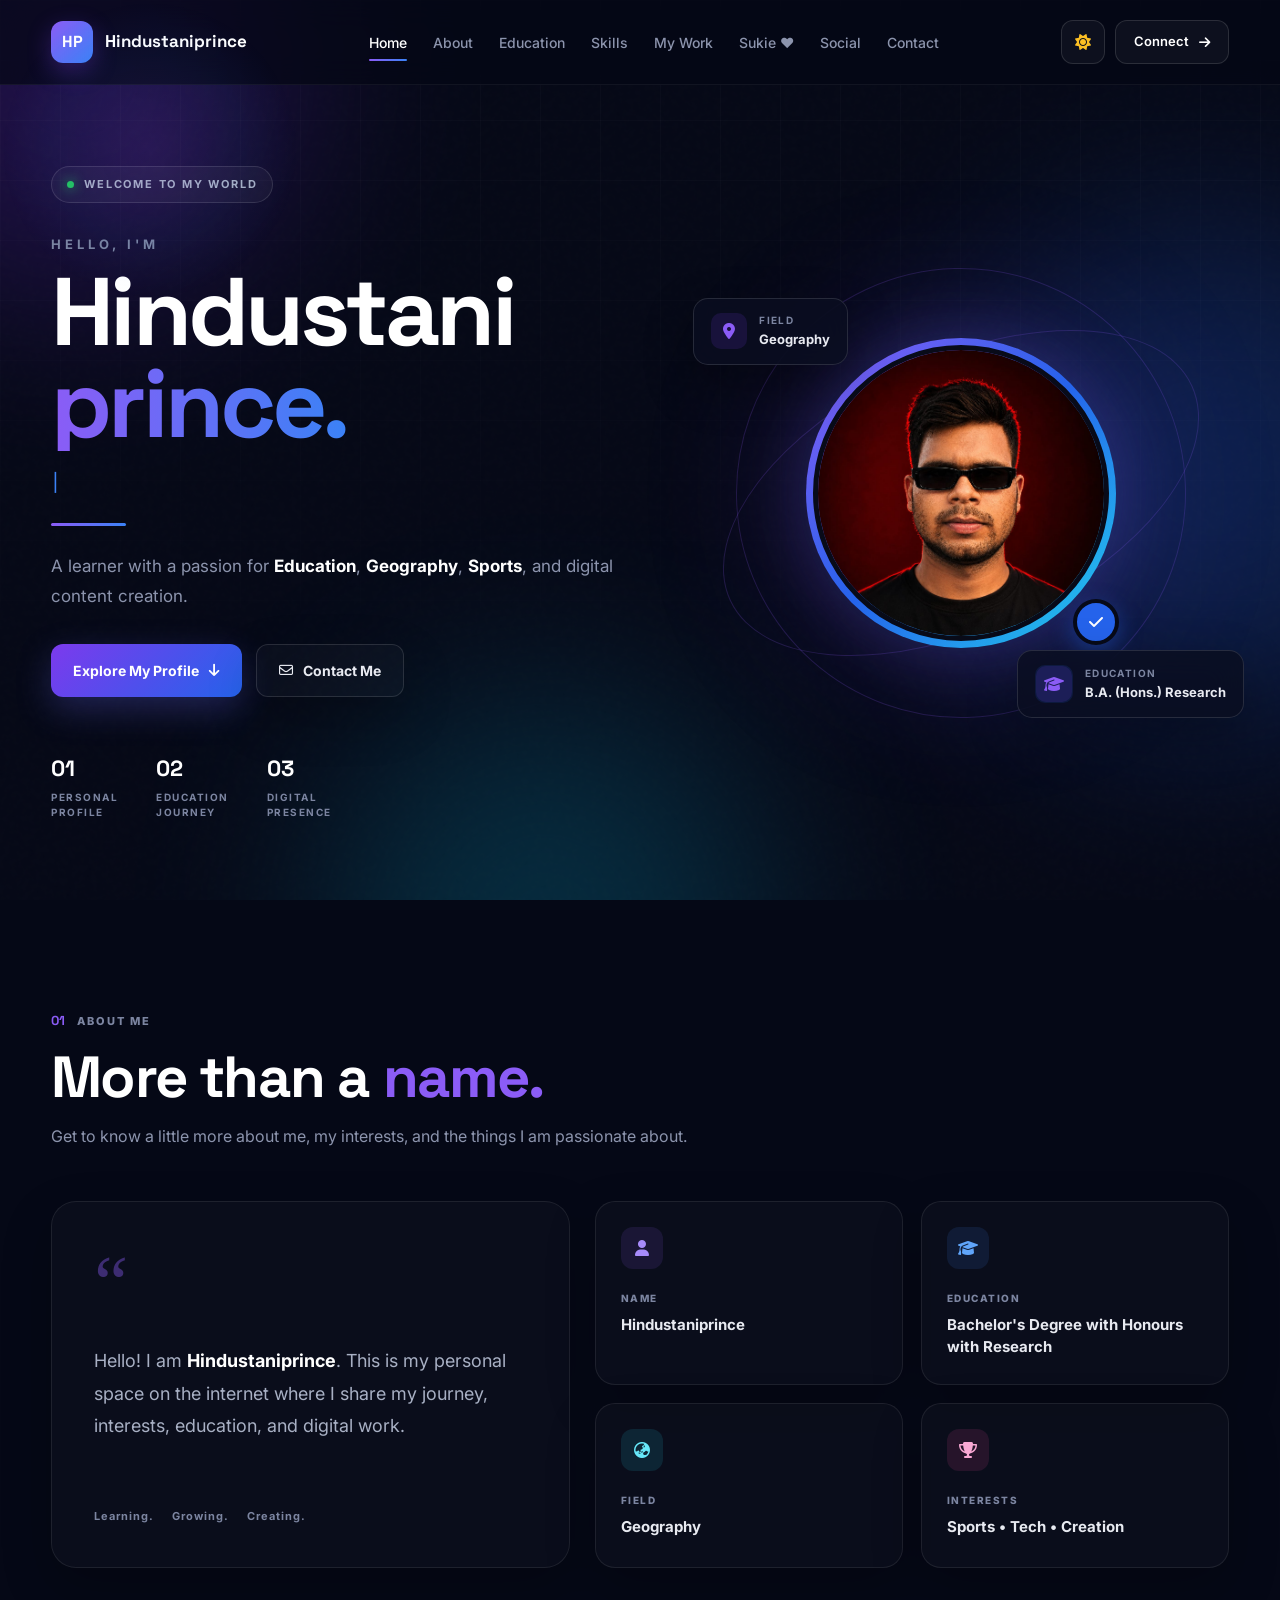
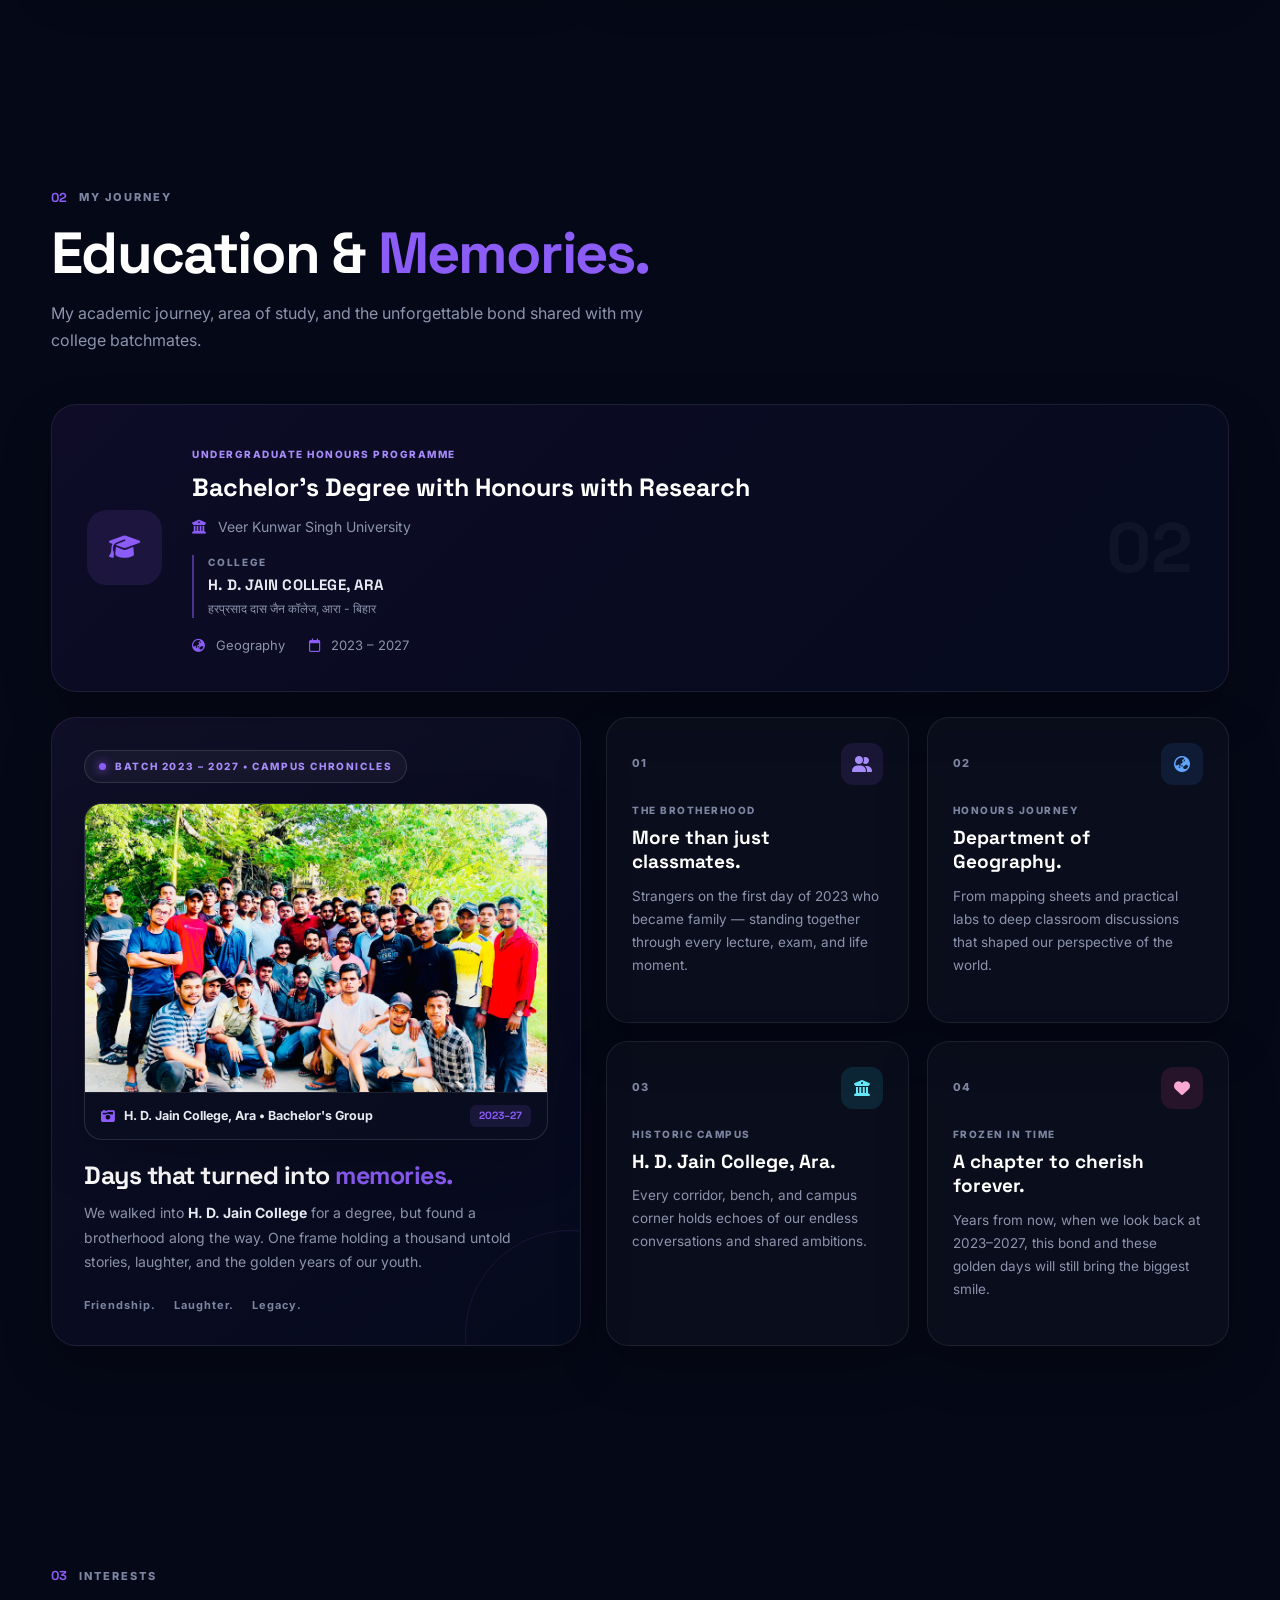
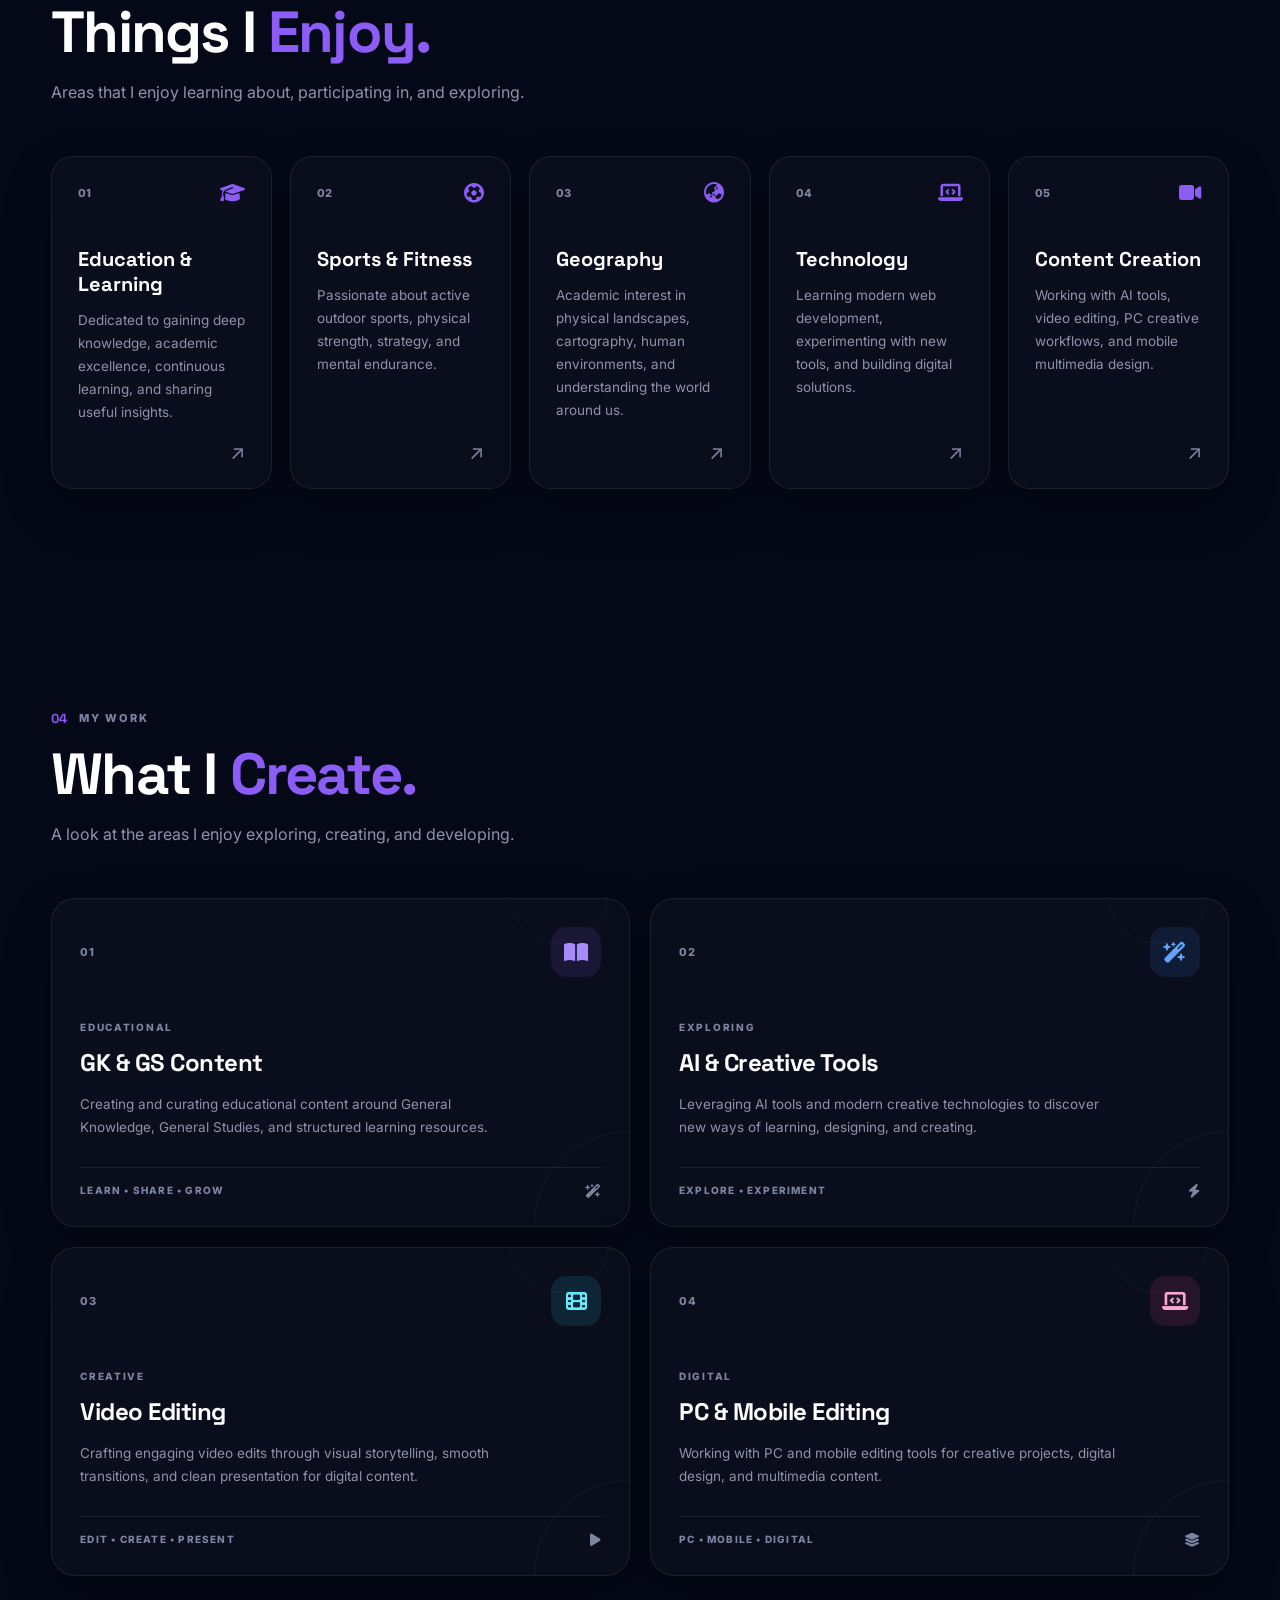
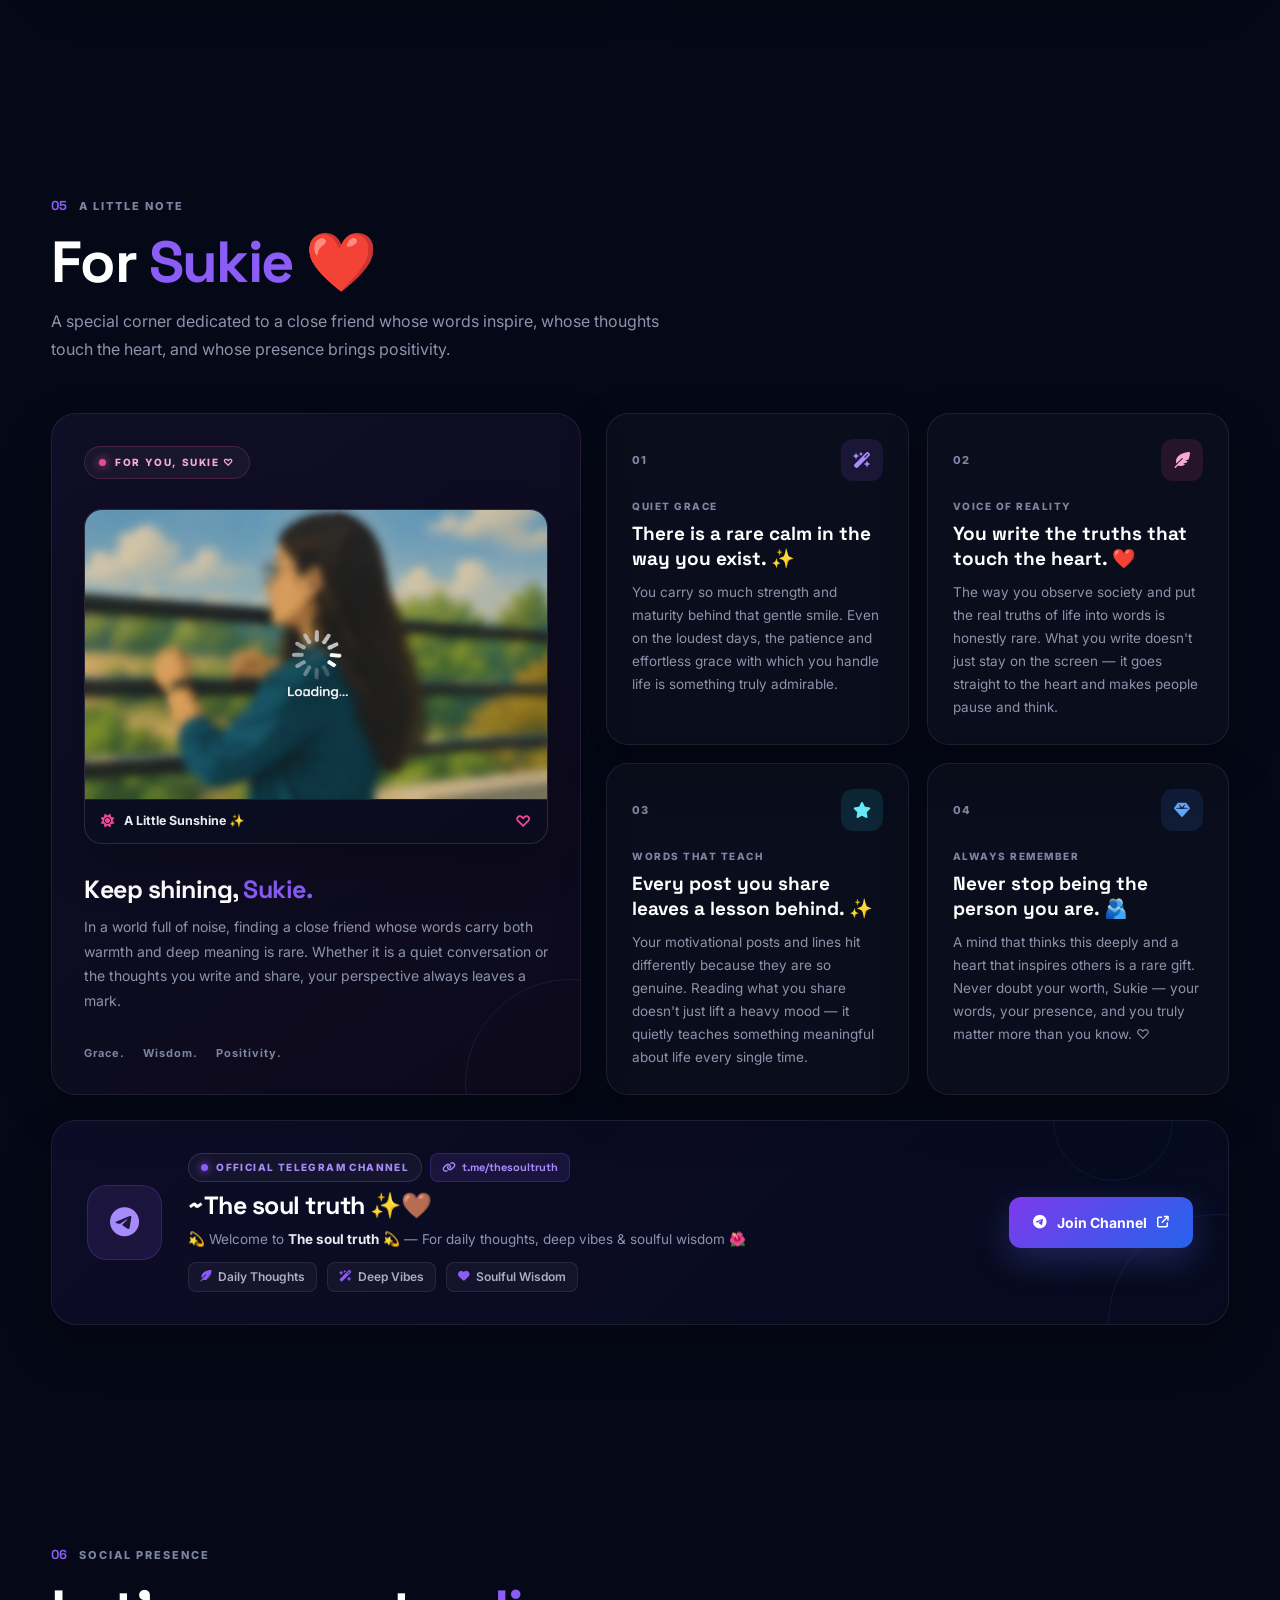
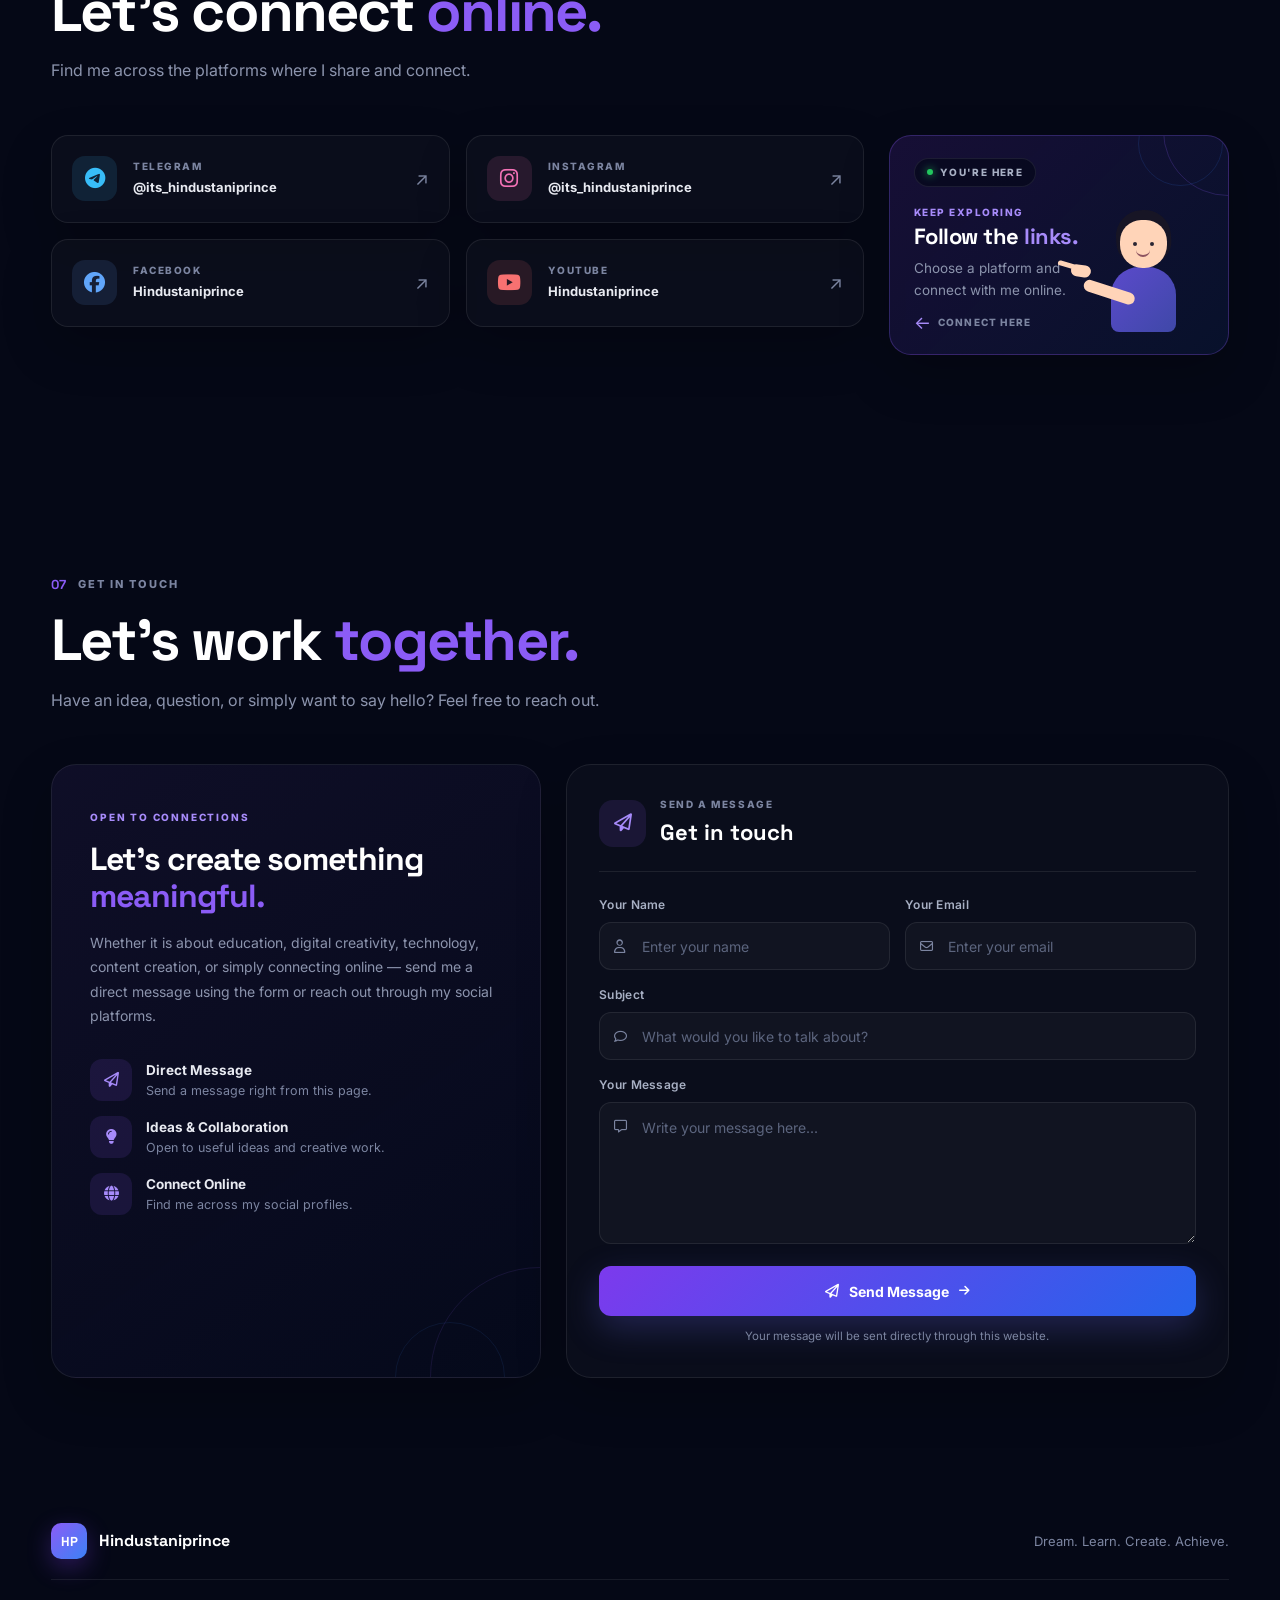
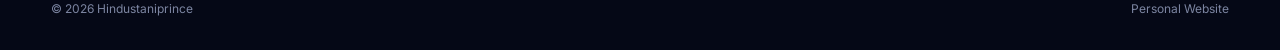
==== commit 58722c27: "Add files via upload" ====
--- a/index.html
+++ b/index.html
@@ -3,13 +3,12 @@
 
 <head>
     <meta charset="UTF-8">
-    <meta name="google-site-verification" content="UURTviKOk7X_j5HBLLfgpq489y63AoBgHGwP3OXF6GQ" />
     <meta name="viewport" content="width=device-width, initial-scale=1.0">
 
     <title>Hindustaniprince | Personal Website</title>
 
     <meta name="description"
-        content="Welcome to the official personal website of Hindustaniprince. Explore education, Geography, Sports, skills, creative work and social profiles.">
+        content="Welcome to the official personal website of Hindustaniprince. Explore education, geography, sports, skills, creative work, and social profiles.">
 
     <meta name="author" content="Hindustaniprince">
     <meta name="robots" content="index, follow">
@@ -19,12 +18,12 @@
     <meta property="og:type" content="website">
     <meta property="og:title" content="Hindustaniprince | Personal Website">
     <meta property="og:description"
-        content="Explore the official profile, education journey, Geography interests, skills, and creative work of Hindustaniprince.">
+        content="Explore the official profile, education journey, geography interests, skills, and creative work of Hindustaniprince.">
     <meta property="og:image" content="profile.jpg">
     <meta name="twitter:card" content="summary_large_image">
     <meta name="twitter:title" content="Hindustaniprince | Personal Website">
     <meta name="twitter:description"
-        content="Explore the official profile, education journey, Geography interests, skills, and creative work of Hindustaniprince.">
+        content="Explore the official profile, education journey, geography interests, skills, and creative work of Hindustaniprince.">
     <meta name="twitter:image" content="profile.jpg">
 
     <!-- Inline SVG Favicon (HP Brand Mark) -->
@@ -177,7 +176,7 @@
                     A learner with a passion for
                     <strong>Education</strong>,
                     <strong>Geography</strong>,
-                    <strong>Sports</strong>
+                    <strong>Sports</strong>,
                     and digital content creation.
                 </p>
 
@@ -288,9 +287,7 @@
 
                     <div>
                         <small>EDUCATION</small>
-                        <strong>
-                            Bachelor's Degree with Honours with Research
-                        </strong>
+                        <strong>B.A. (Hons.) Research</strong>
                     </div>
 
                 </div>
@@ -321,7 +318,7 @@
 
                 <p>
                     Get to know a little more about me,
-                    my interests and the things I am
+                    my interests, and the things I am
                     passionate about.
                 </p>
 
@@ -339,7 +336,7 @@
                         <strong>Hindustaniprince</strong>.
                         This is my personal space on the
                         internet where I share my journey,
-                        interests, education and digital
+                        interests, education, and digital
                         work.
                     </p>
 
@@ -448,7 +445,7 @@
                 <div class="education-main">
 
                     <span class="education-tag">
-                        BACHELOR'S DEGREE WITH HONOURS WITH RESEARCH
+                        UNDERGRADUATE HONOURS PROGRAMME
                     </span>
 
                     <h3>
@@ -492,7 +489,7 @@
 
 
                 <div class="education-number" aria-hidden="true">
-                    01
+                    02
                 </div>
 
             </div>
@@ -661,9 +658,9 @@
                         <h3>Education &amp; Learning</h3>
 
                         <p>
-                            Passionate about gaining knowledge,
+                            Dedicated to gaining deep knowledge,
                             academic excellence, continuous learning,
-                            and sharing insights.
+                            and sharing useful insights.
                         </p>
                     </div>
 
@@ -703,9 +700,9 @@
                         <h3>Geography</h3>
 
                         <p>
-                            Academic interest in Geography,
-                            maps, landscapes, and exploring
-                            the world around us.
+                            Academic interest in physical landscapes,
+                            cartography, human environments, and
+                            understanding the world around us.
                         </p>
                     </div>
 
@@ -725,8 +722,8 @@
 
                         <p>
                             Learning modern web development,
-                            exploring new tools, and
-                            digital innovations.
+                            experimenting with new tools, and
+                            building digital solutions.
                         </p>
                     </div>
 
@@ -745,8 +742,8 @@
                         <h3>Content Creation</h3>
 
                         <p>
-                            Exploring AI tools, video editing,
-                            PC creative work, and mobile
+                            Working with AI tools, video editing,
+                            PC creative workflows, and mobile
                             multimedia design.
                         </p>
                     </div>
@@ -802,9 +799,9 @@
                             <span class="work-label">EDUCATIONAL</span>
                             <h3>GK &amp; GS Content</h3>
                             <p>
-                                Creating and exploring educational content
+                                Creating and curating educational content
                                 around General Knowledge, General Studies,
-                                and useful learning resources.
+                                and structured learning resources.
                             </p>
                         </div>
                     </div>
@@ -830,7 +827,7 @@
                             <span class="work-label">EXPLORING</span>
                             <h3>AI &amp; Creative Tools</h3>
                             <p>
-                                Exploring AI tools and modern creative
+                                Leveraging AI tools and modern creative
                                 technologies to discover new ways of
                                 learning, designing, and creating.
                             </p>
@@ -858,9 +855,9 @@
                             <span class="work-label">CREATIVE</span>
                             <h3>Video Editing</h3>
                             <p>
-                                Exploring video editing,
-                                visual storytelling, transitions,
-                                and presentation for digital content.
+                                Crafting engaging video edits through
+                                visual storytelling, smooth transitions,
+                                and clean presentation for digital content.
                             </p>
                         </div>
                     </div>
@@ -1182,7 +1179,7 @@
 
                             <div>
                                 <small>INSTAGRAM</small>
-                                <strong>@Its_hindustaniprince</strong>
+                                <strong>@its_hindustaniprince</strong>
                             </div>
 
                             <span aria-hidden="true">↗</span>
@@ -1240,7 +1237,7 @@
 
                                 <h3>
                                     Follow the
-                                    <span>links</span>
+                                    <span>links.</span>
                                 </h3>
 
                                 <p>
@@ -1325,8 +1322,9 @@
                         Whether it is about education,
                         digital creativity, technology,
                         content creation, or simply
-                        connecting online — you can
-                        reach me through my social platforms.
+                        connecting online — send me a direct
+                        message using the form or reach out
+                        through my social platforms.
                     </p>
 
 
@@ -1334,11 +1332,11 @@
 
                         <div class="contact-highlight">
                             <div class="contact-highlight-icon">
-                                <i class="fa-regular fa-message"></i>
+                                <i class="fa-regular fa-paper-plane"></i>
                             </div>
                             <div>
-                                <strong>Easy to Connect</strong>
-                                <span>Reach me through social platforms.</span>
+                                <strong>Direct Message</strong>
+                                <span>Send a message right from this page.</span>
                             </div>
                         </div>
 
@@ -1394,7 +1392,7 @@
                         <input
                             type="hidden"
                             name="access_key"
-                            value="57b971b5-fb8c-49e9-84e3-e98a5d65f563">
+                            value="xxxxx-xxxxx-xxxxxx">
 
                         <!-- Spam protection -->
                         <input
--- a/style.css
+++ b/style.css
@@ -970,7 +970,7 @@
 .section {
     width: min(1200px, 92%);
     margin: auto;
-    padding: 120px 0;
+    padding: 110px 0;
     scroll-margin-top: 84px;
 }
 
@@ -1160,7 +1160,7 @@
     display: block;
     margin-top: 8px;
     color: var(--text-strong);
-    font-size: 14px;
+    font-size: 15px;
     line-height: 1.5;
 }
 
@@ -1593,8 +1593,8 @@
 .skill-card p {
     margin-top: 12px;
     color: var(--text-muted);
-    font-size: 13px;
-    line-height: 1.65;
+    font-size: 13.5px;
+    line-height: 1.7;
 }
 
 .skill-arrow {
@@ -1615,10 +1615,6 @@
 /* =========================
    MY WORK / PROJECTS
 ========================= */
-
-.work-section {
-    padding-top: 120px;
-}
 
 .work-grid {
     display: grid;
@@ -1823,11 +1819,6 @@
    SUKIE NOTE (05 A LITTLE NOTE — MATCHED TYPOGRAPHY SCALE)
 ========================= */
 
-.sukie-section {
-    padding-top: 105px;
-    padding-bottom: 105px;
-}
-
 .sukie-grid {
     display: grid;
     grid-template-columns: 0.92fr 1.08fr;
@@ -2260,11 +2251,6 @@
    SOCIAL
 ========================= */
 
-.social-section {
-    padding-top: 105px;
-    padding-bottom: 65px;
-}
-
 .social-area {
     display: grid;
     grid-template-columns: minmax(0, 1fr) 340px;
@@ -2442,8 +2428,8 @@
     border-radius: 50px;
     background: var(--guide-status-bg);
     color: var(--text-secondary);
-    font-size: 9px;
-    letter-spacing: 1.3px;
+    font-size: 10px;
+    letter-spacing: 1.4px;
     font-weight: 800;
     align-self: flex-start;
 }
@@ -2473,7 +2459,7 @@
 .guide-text > small {
     display: block;
     color: var(--accent-purple-soft);
-    font-size: 9px;
+    font-size: 10px;
     letter-spacing: 1.5px;
     font-weight: 800;
     margin-bottom: 4px;
@@ -2494,8 +2480,8 @@
 .guide-text p {
     margin-top: 8px;
     color: var(--text-muted);
-    font-size: 11.5px;
-    line-height: 1.5;
+    font-size: 13.5px;
+    line-height: 1.65;
 }
 
 .guide-arrow {
@@ -2515,7 +2501,7 @@
 
 .guide-arrow small {
     color: var(--text-dim);
-    font-size: 9px;
+    font-size: 10px;
     letter-spacing: 1.2px;
     font-weight: 800;
 }
@@ -2642,11 +2628,6 @@
    CONTACT SECTION
 ========================================================= */
 
-.contact-section {
-    padding-top: 85px;
-    padding-bottom: 100px;
-}
-
 .contact-grid {
     display: grid;
     grid-template-columns: 0.85fr 1.15fr;
@@ -2761,14 +2742,14 @@
 .contact-highlight strong {
     display: block;
     color: var(--text-strong);
-    font-size: 13px;
+    font-size: 13.5px;
 }
 
 .contact-highlight span {
     display: block;
     margin-top: 2px;
     color: var(--text-dim);
-    font-size: 12px;
+    font-size: 12.5px;
     line-height: 1.4;
 }
 
@@ -3331,18 +3312,8 @@
     }
 
     .section {
-        padding: 85px 0;
+        padding: 80px 0;
         scroll-margin-top: 74px;
-    }
-
-    .social-section {
-        padding-top: 75px;
-        padding-bottom: 45px;
-    }
-
-    .contact-section {
-        padding-top: 65px;
-        padding-bottom: 75px;
     }
 
     .info-grid,
@@ -3361,8 +3332,10 @@
         display: none;
     }
 
+    .about-main,
     .memory-main-card,
     .sukie-main-card {
+        min-height: auto;
         padding: 24px;
     }
 
@@ -3394,6 +3367,7 @@
         margin-top: 6px;
     }
 
+    .info-card,
     .memory-trait-card,
     .sukie-trait-card {
         min-height: auto;
@@ -3598,6 +3572,7 @@
         font-size: 13.5px;
     }
 
+    .info-card,
     .memory-trait-card,
     .sukie-trait-card {
         padding: 18px;
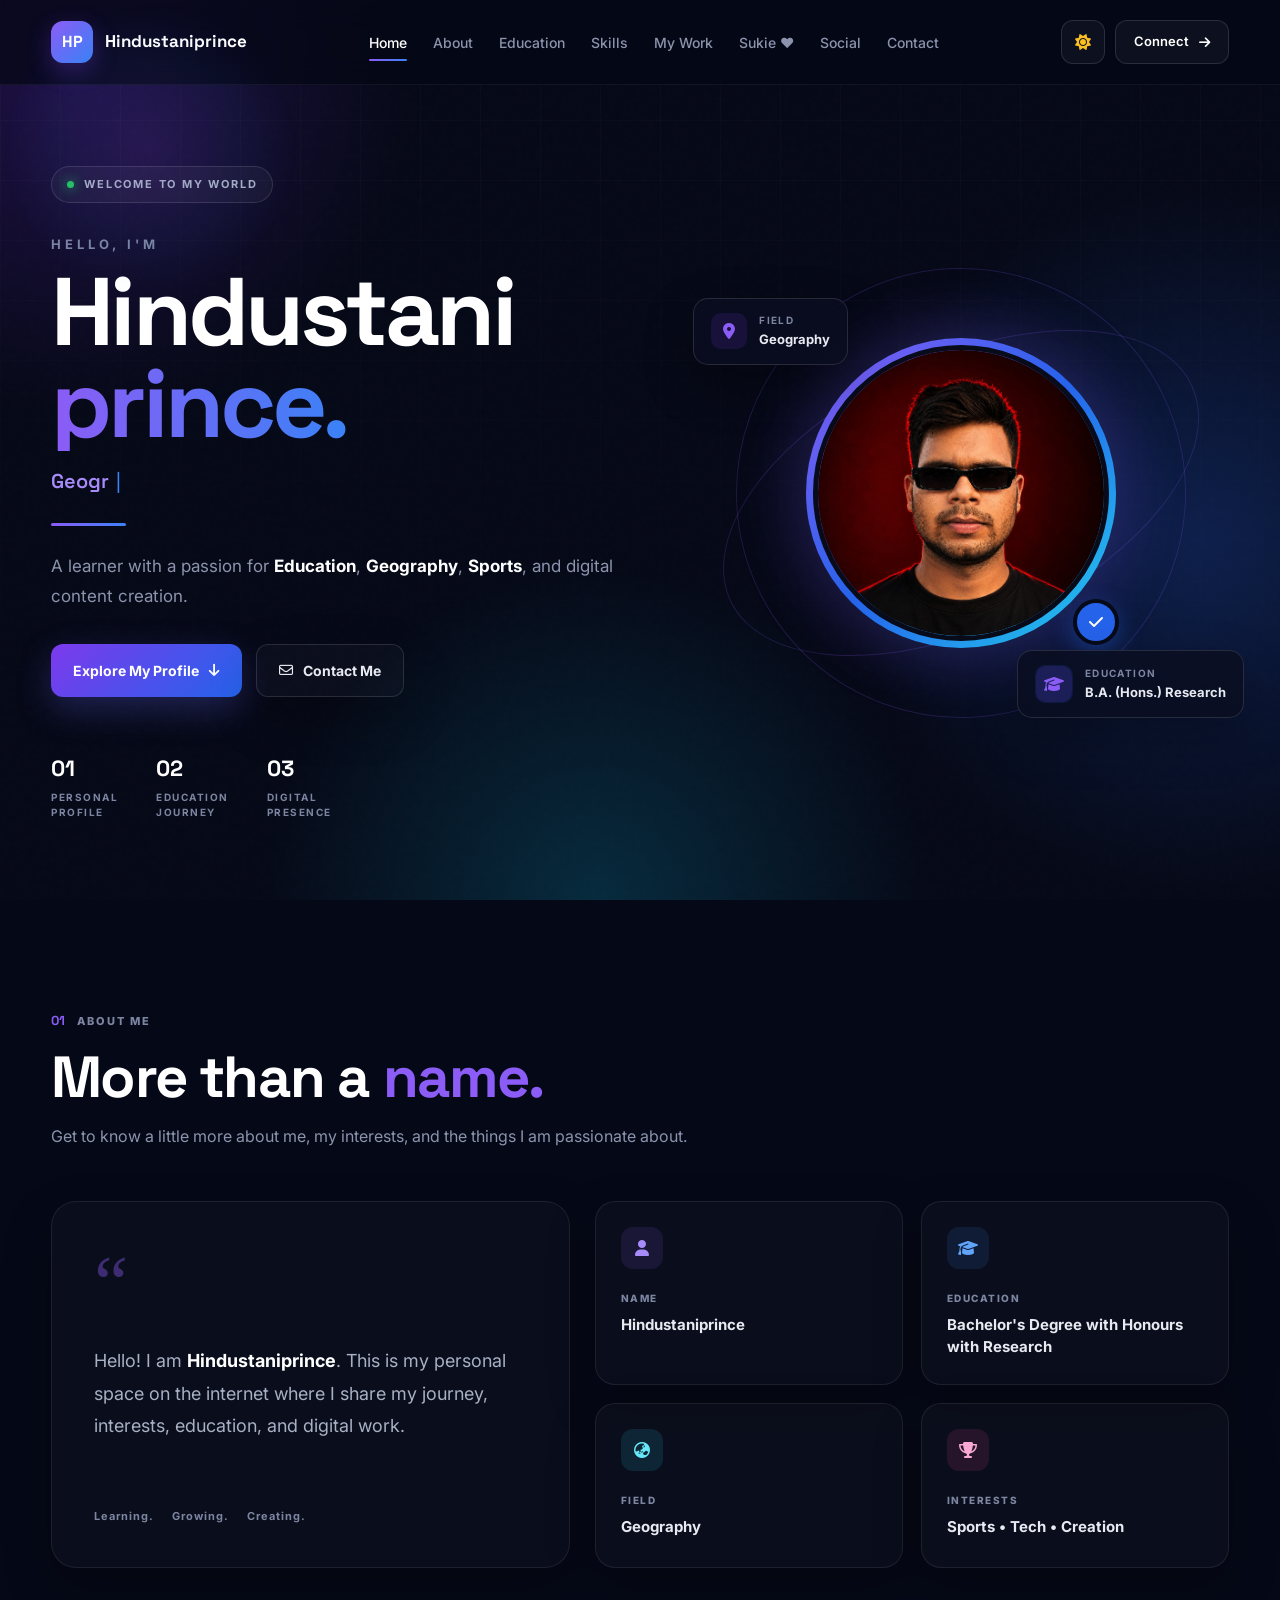
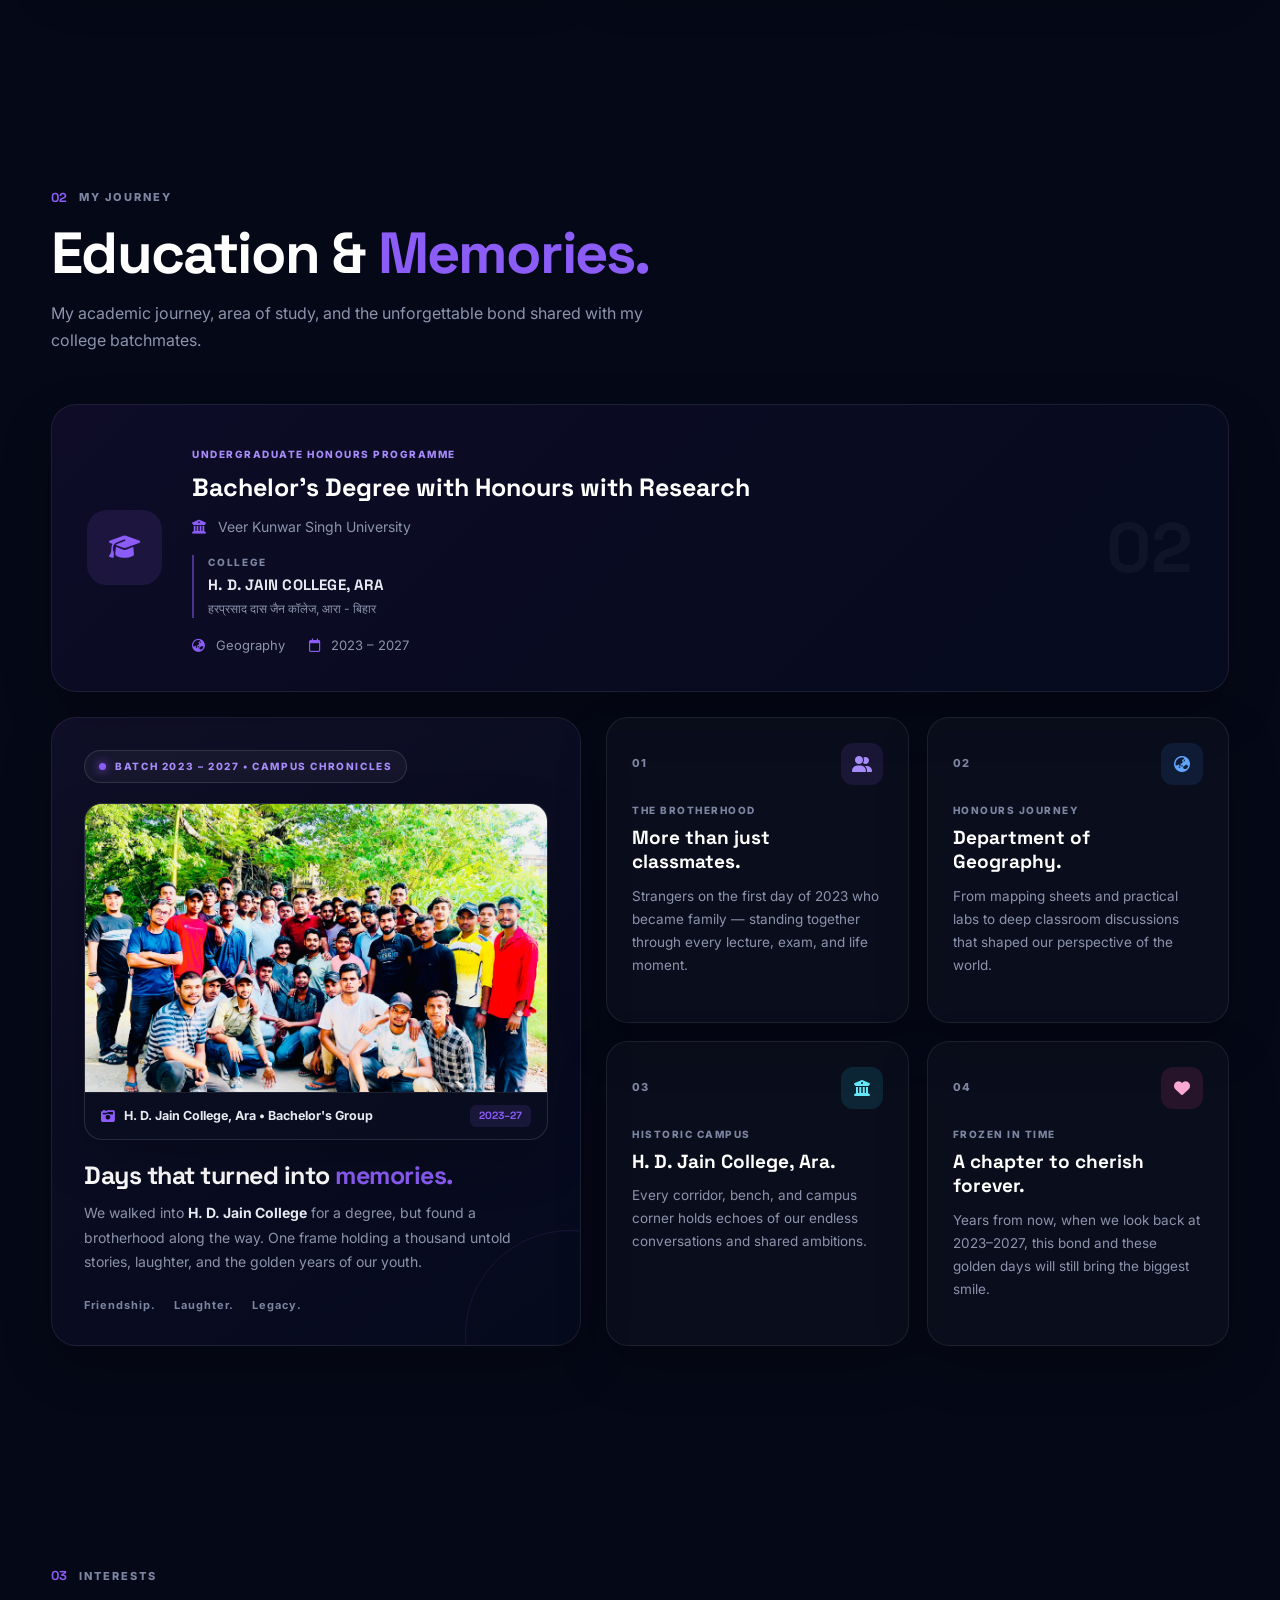
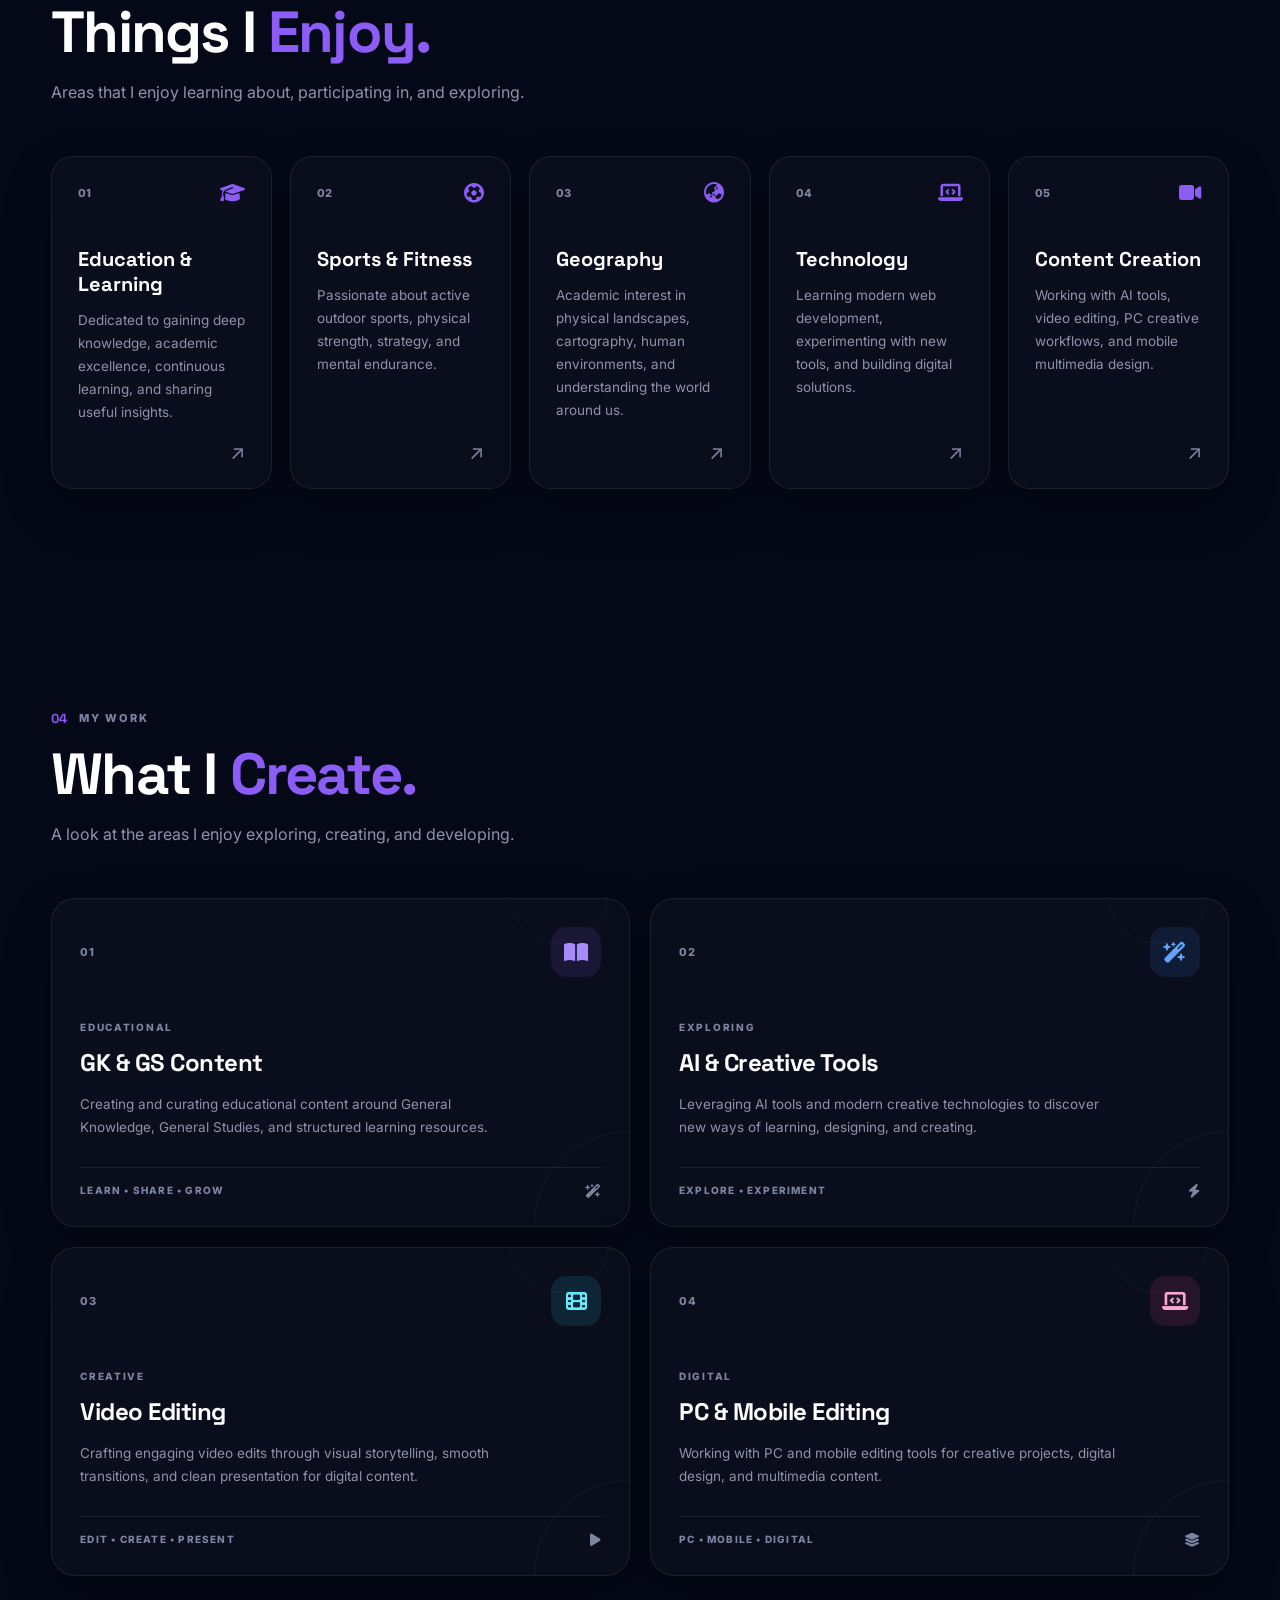
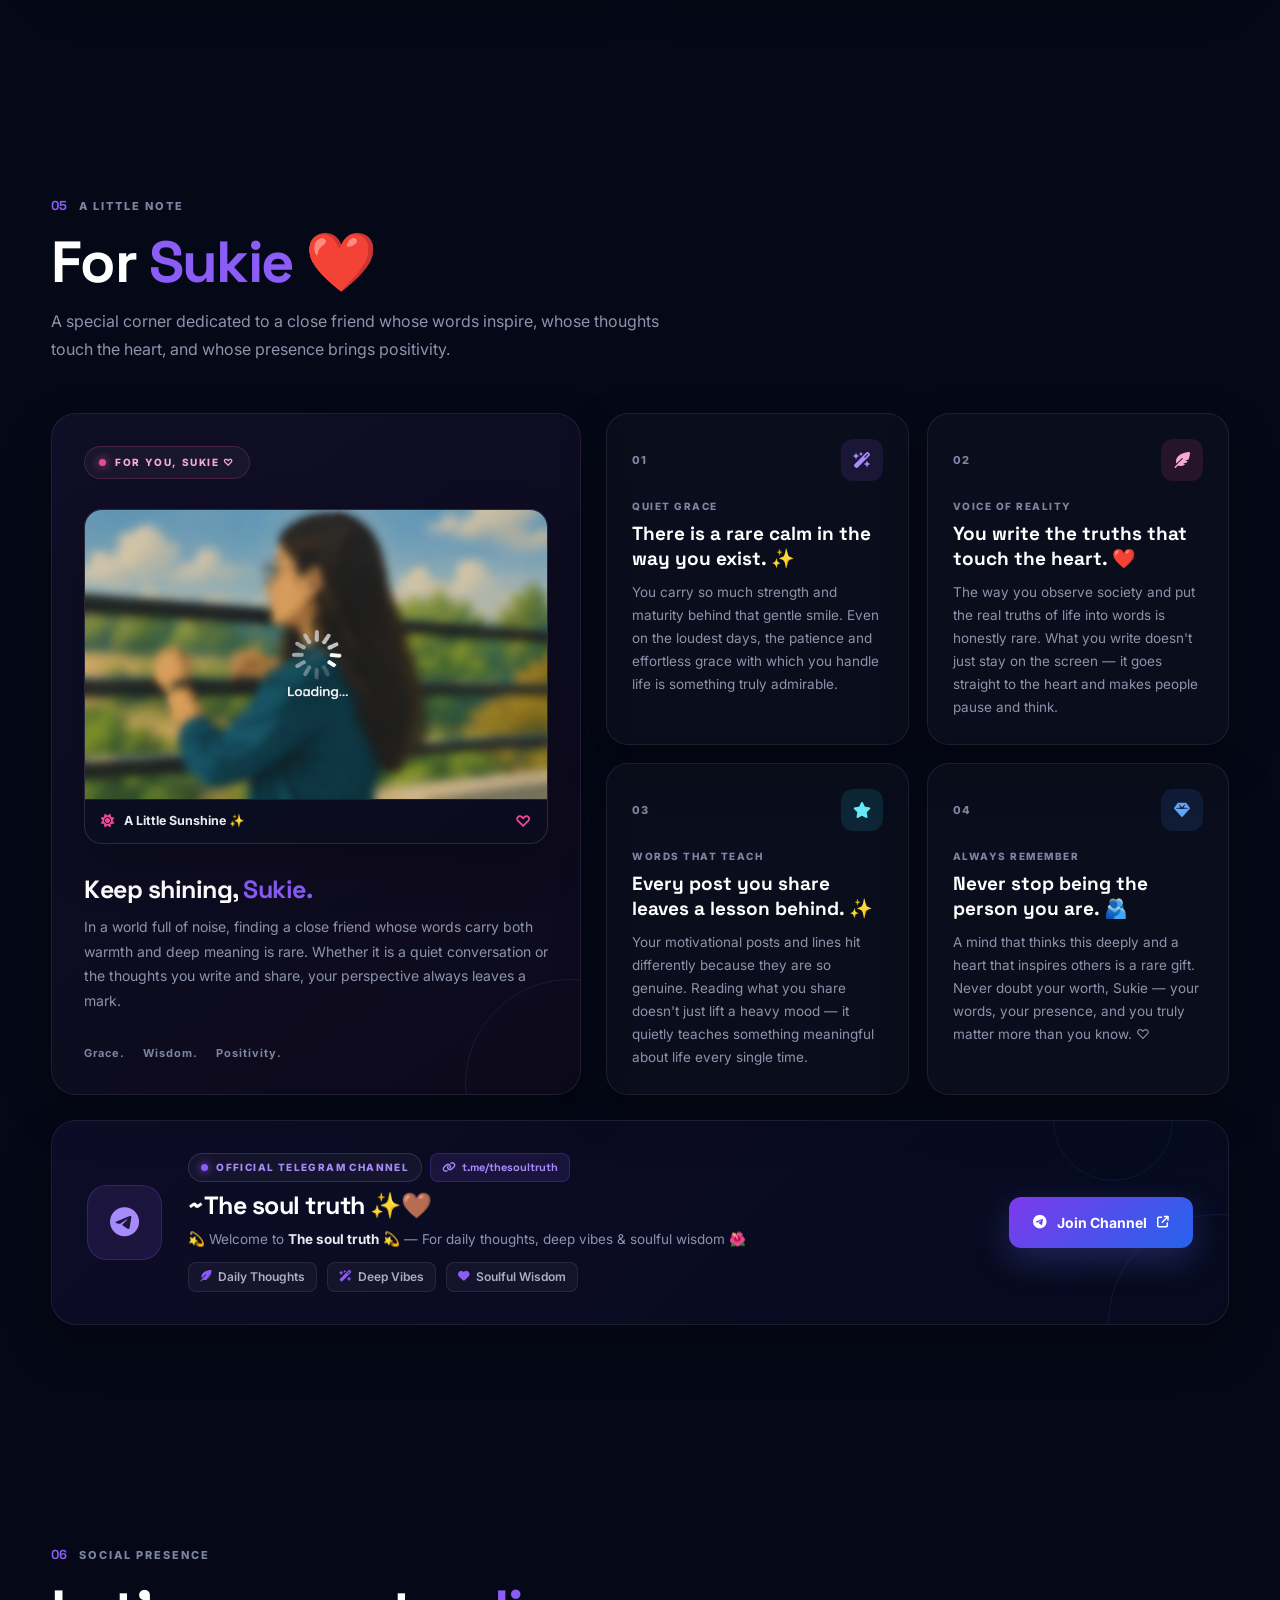
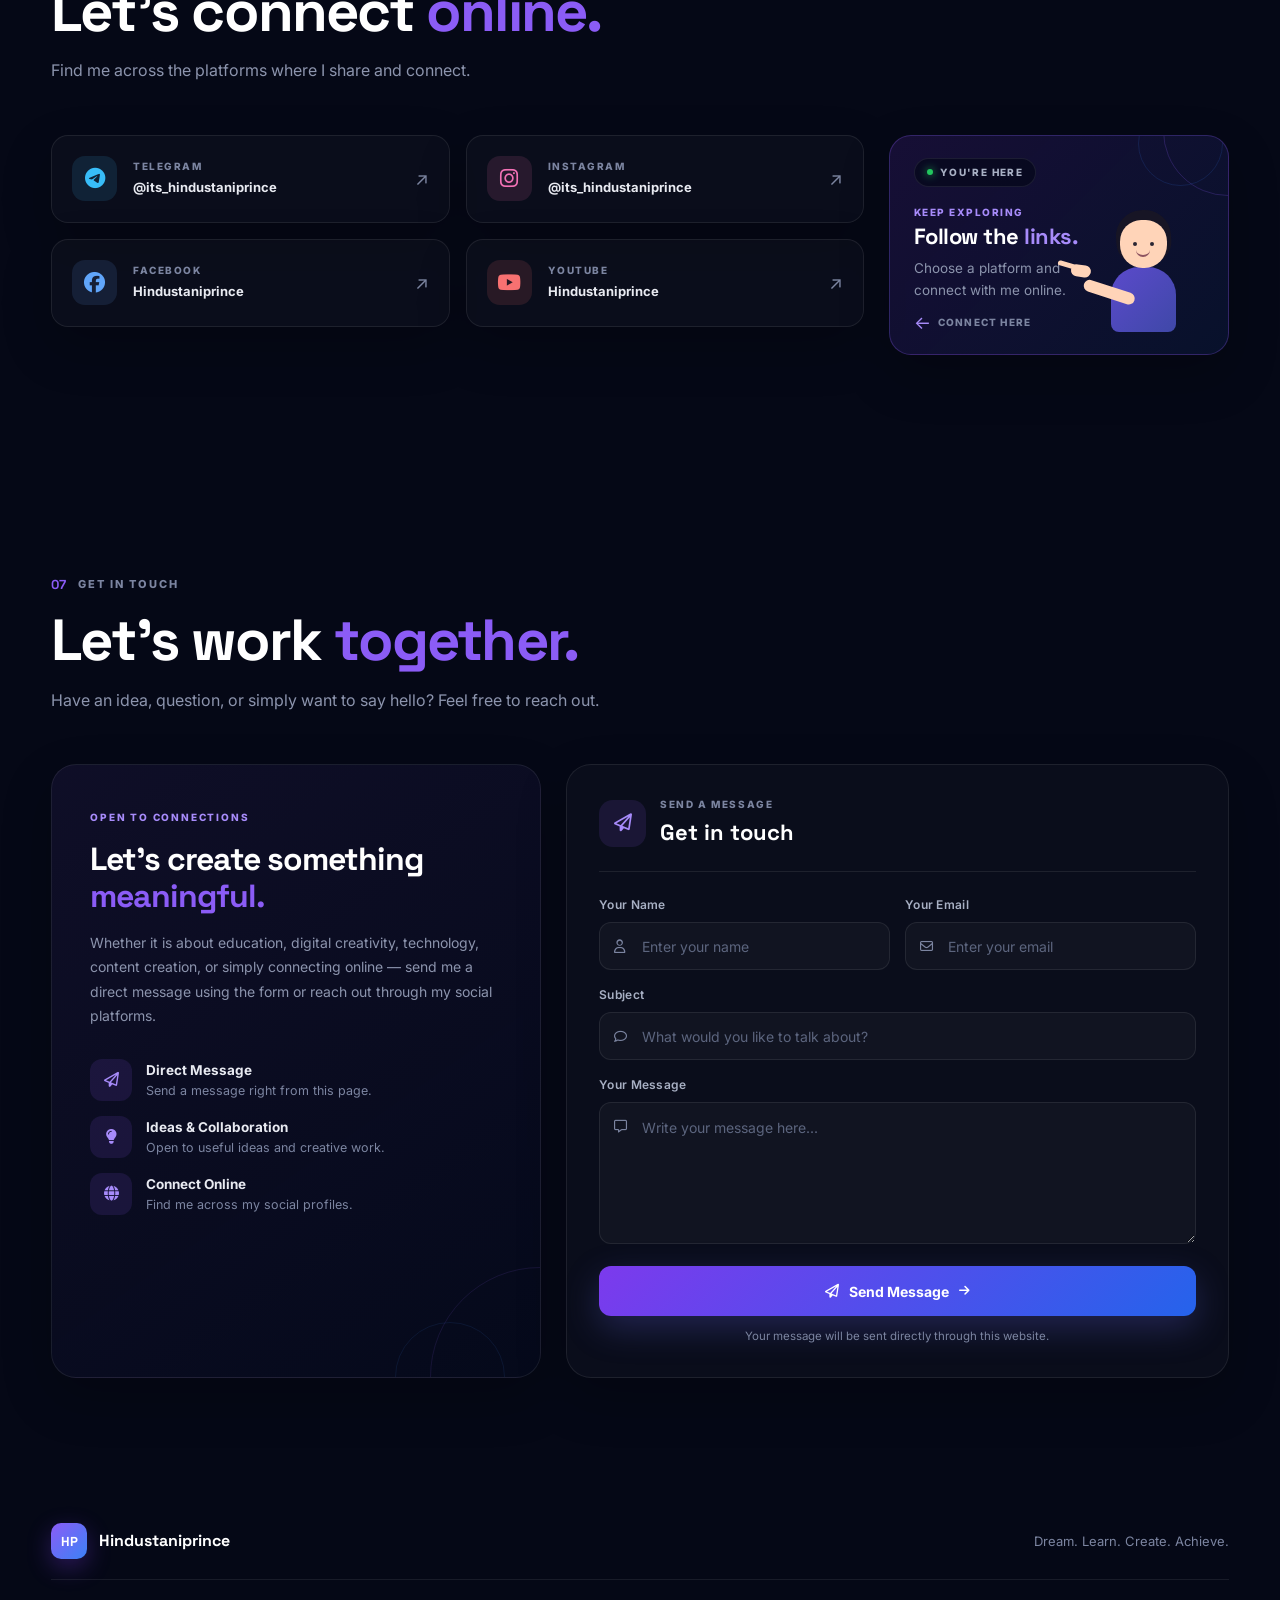
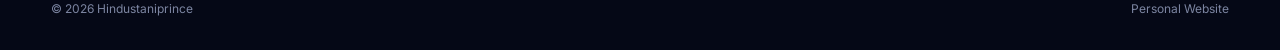
==== commit 72fa142a: "Add files via upload" ====
--- a/index.html
+++ b/index.html
@@ -2,7 +2,15 @@
 <html lang="en" data-theme="dark">
 
 <head>
+    <script async src="https://www.googletagmanager.com/gtm.js?id=GTM-KHDCL7CZ"></script>
+<script>
+  window.dataLayer = window.dataLayer || [];
+  function gtag(){dataLayer.push(arguments);}
+  gtag('js', new Date());
+</script>
+
     <meta charset="UTF-8">
+    <meta name="google-site-verification" content="UURTviKOk7X_j5HBLLfgpq489y63AoBgHGwP3OXF6GQ" />
     <meta name="viewport" content="width=device-width, initial-scale=1.0">
 
     <title>Hindustaniprince | Personal Website</title>
@@ -1392,7 +1400,7 @@
                         <input
                             type="hidden"
                             name="access_key"
-                            value="xxxxx-xxxxx-xxxxxx">
+                            value="57b971b5-fb8c-49e9-84e3-e98a5d65f563">
 
                         <!-- Spam protection -->
                         <input
@@ -1691,25 +1699,39 @@
             });
         }
 
-        window.addEventListener("scroll", handleScrollUpdates, { passive: true });
-        handleScrollUpdates();
-
-
-        /* =========================
-           6. MOUSE GLOW (GPU ACCELERATED)
-        ========================= */
-        const cursorGlow = document.getElementById("cursorGlow");
-
+        let scrollTicking = false;
         window.addEventListener(
-            "mousemove",
-            (event) => {
-                if (cursorGlow) {
-                    cursorGlow.style.transform =
-                        `translate3d(${event.clientX - 150}px, ${event.clientY - 150}px, 0)`;
+            "scroll",
+            () => {
+                if (!scrollTicking) {
+                    window.requestAnimationFrame(() => {
+                        handleScrollUpdates();
+                        scrollTicking = false;
+                    });
+                    scrollTicking = true;
                 }
             },
             { passive: true }
         );
+        handleScrollUpdates();
+
+
+        /* =========================
+           6. MOUSE GLOW (DESKTOP POINTER ONLY)
+        ========================= */
+        const cursorGlow = document.getElementById("cursorGlow");
+        const hasFinePointer = window.matchMedia("(hover: hover) and (pointer: fine)").matches;
+
+        if (cursorGlow && hasFinePointer) {
+            window.addEventListener(
+                "mousemove",
+                (event) => {
+                    cursorGlow.style.transform =
+                        `translate3d(${event.clientX - 150}px, ${event.clientY - 150}px, 0)`;
+                },
+                { passive: true }
+            );
+        }
 
 
         /* =========================
--- a/style.css
+++ b/style.css
@@ -170,7 +170,7 @@
 html {
     scroll-behavior: smooth;
     scroll-padding-top: 84px;
-    overflow-x: hidden;
+    overflow-x: clip;
     -webkit-text-size-adjust: 100%;
 }
 
@@ -179,7 +179,7 @@
     font-family: "Inter", sans-serif;
     background: var(--bg-main);
     color: var(--text-main);
-    overflow-x: hidden;
+    overflow-x: clip;
     line-height: 1.5;
     transition: background-color 0.35s ease, color 0.35s ease;
 }
@@ -284,41 +284,41 @@
     inset: 0;
     z-index: -10;
     overflow: hidden;
+    pointer-events: none;
     background: var(--bg-main);
-    transform: translateZ(0);
     transition: background-color 0.35s ease;
 }
 
 .orb {
     position: absolute;
     border-radius: 50%;
-    filter: blur(100px);
     opacity: var(--orb-opacity);
-    transition: background-color 0.35s ease, opacity 0.35s ease;
+    pointer-events: none;
+    transition: opacity 0.35s ease;
 }
 
 .orb-one {
-    width: 450px;
-    height: 450px;
-    background: var(--orb-1);
-    top: -150px;
-    left: -150px;
+    width: 680px;
+    height: 680px;
+    background: radial-gradient(circle, var(--orb-1) 0%, transparent 70%);
+    top: -260px;
+    left: -260px;
 }
 
 .orb-two {
-    width: 500px;
-    height: 500px;
-    background: var(--orb-2);
-    right: -180px;
-    top: 25%;
+    width: 720px;
+    height: 720px;
+    background: radial-gradient(circle, var(--orb-2) 0%, transparent 70%);
+    right: -280px;
+    top: 20%;
 }
 
 .orb-three {
-    width: 450px;
-    height: 450px;
-    background: var(--orb-3);
-    left: 25%;
-    bottom: -250px;
+    width: 680px;
+    height: 680px;
+    background: radial-gradient(circle, var(--orb-3) 0%, transparent 70%);
+    left: 20%;
+    bottom: -340px;
 }
 
 .grid-background {
@@ -778,12 +778,17 @@
 
 .profile-glow {
     position: absolute;
-    width: 300px;
-    height: 300px;
+    width: 440px;
+    height: 440px;
     border-radius: 50%;
-    background: #7c3aed;
-    filter: blur(90px);
+    background: radial-gradient(
+        circle,
+        rgba(124, 58, 237, 0.9) 0%,
+        rgba(124, 58, 237, 0.32) 40%,
+        rgba(124, 58, 237, 0) 70%
+    );
     opacity: var(--profile-glow-opacity);
+    pointer-events: none;
     transition: transform 0.45s ease, opacity 0.45s ease;
 }
 
@@ -3091,8 +3096,15 @@
 ========================================================= */
 
 @media (max-width: 950px) {
-    .cursor-glow {
+    .cursor-glow,
+    .noise {
         display: none;
+    }
+
+    header,
+    .floating-card {
+        backdrop-filter: blur(8px);
+        -webkit-backdrop-filter: blur(8px);
     }
 
     .menu-toggle {
@@ -3178,7 +3190,7 @@
 
     .hero-right {
         min-height: 540px;
-        overflow: hidden;
+        overflow: visible;
     }
 
     .card-top {
@@ -3283,6 +3295,11 @@
     .profile-wrapper {
         width: 290px;
         height: 290px;
+    }
+
+    .profile-glow {
+        width: 340px;
+        height: 340px;
     }
 
     .profile-border {
@@ -3470,6 +3487,11 @@
     .profile-wrapper {
         width: 250px;
         height: 250px;
+    }
+
+    .profile-glow {
+        width: 290px;
+        height: 290px;
     }
 
     .profile-border {
